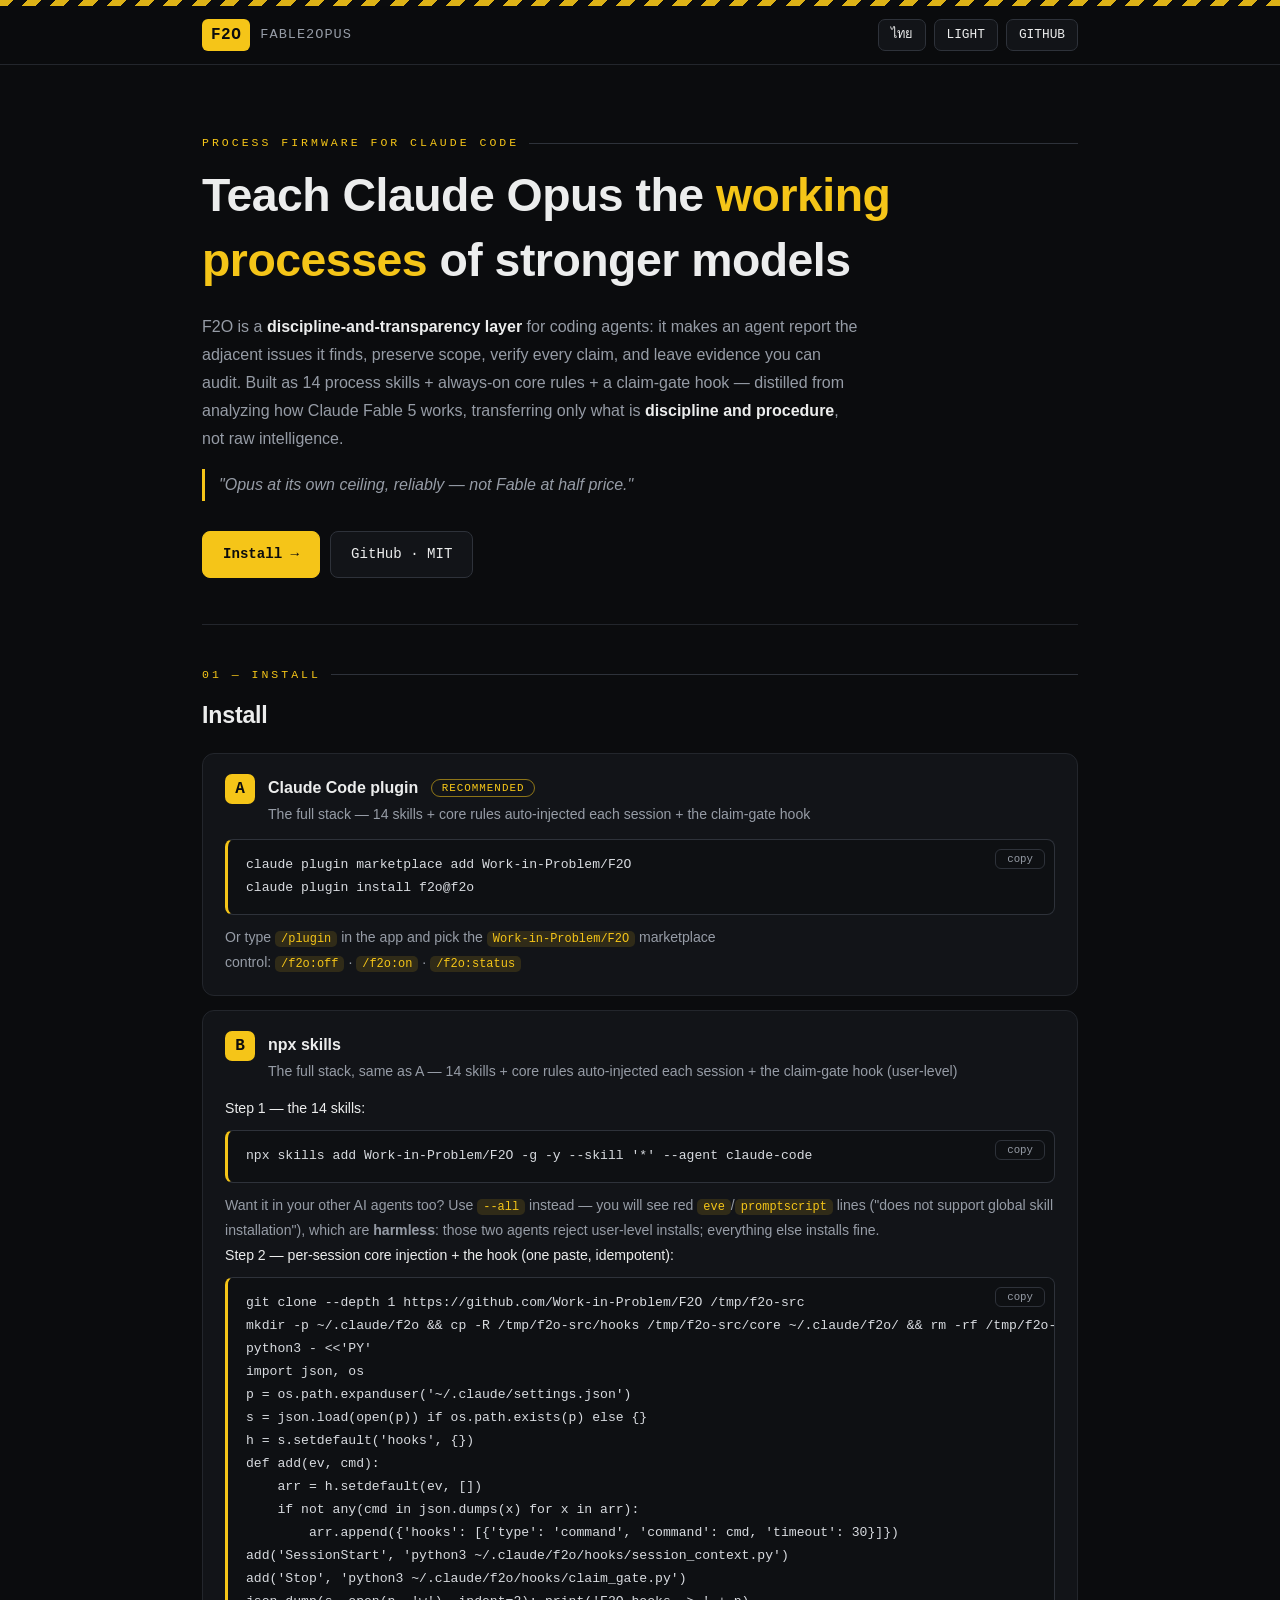
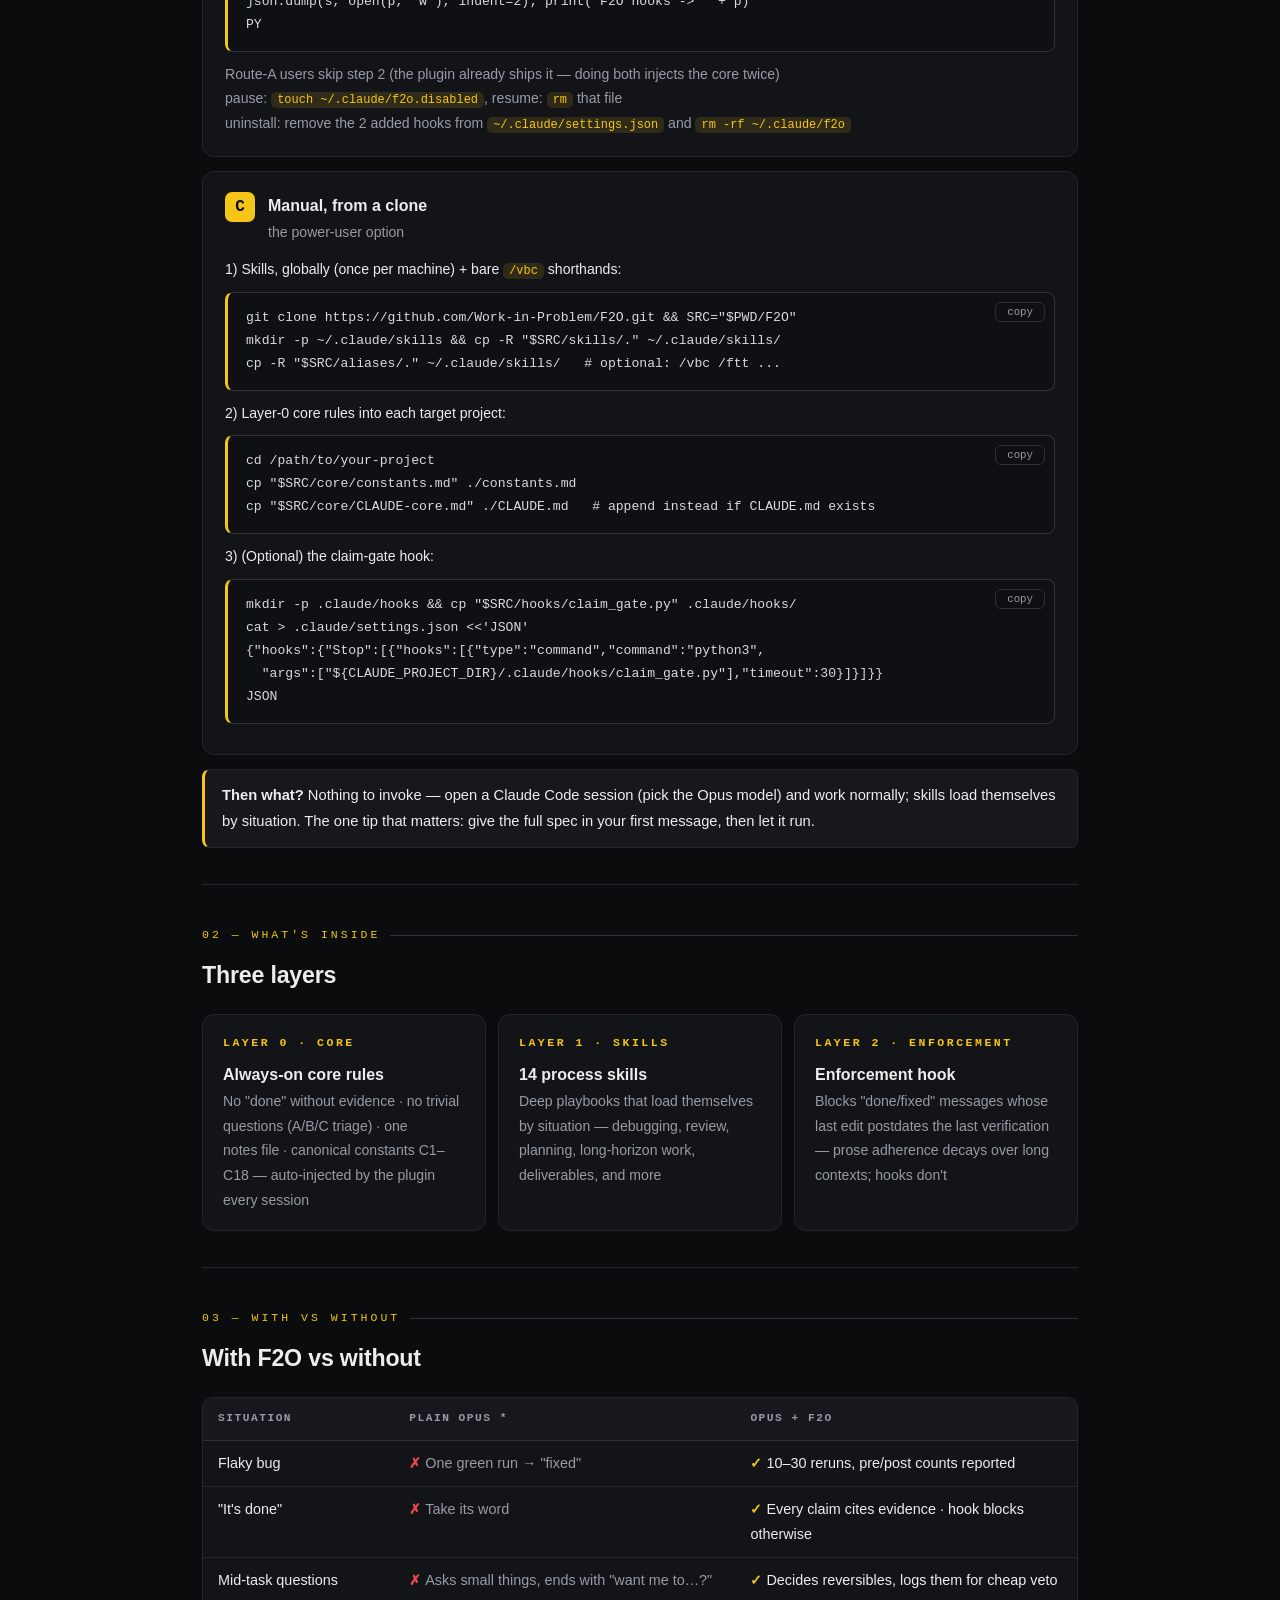
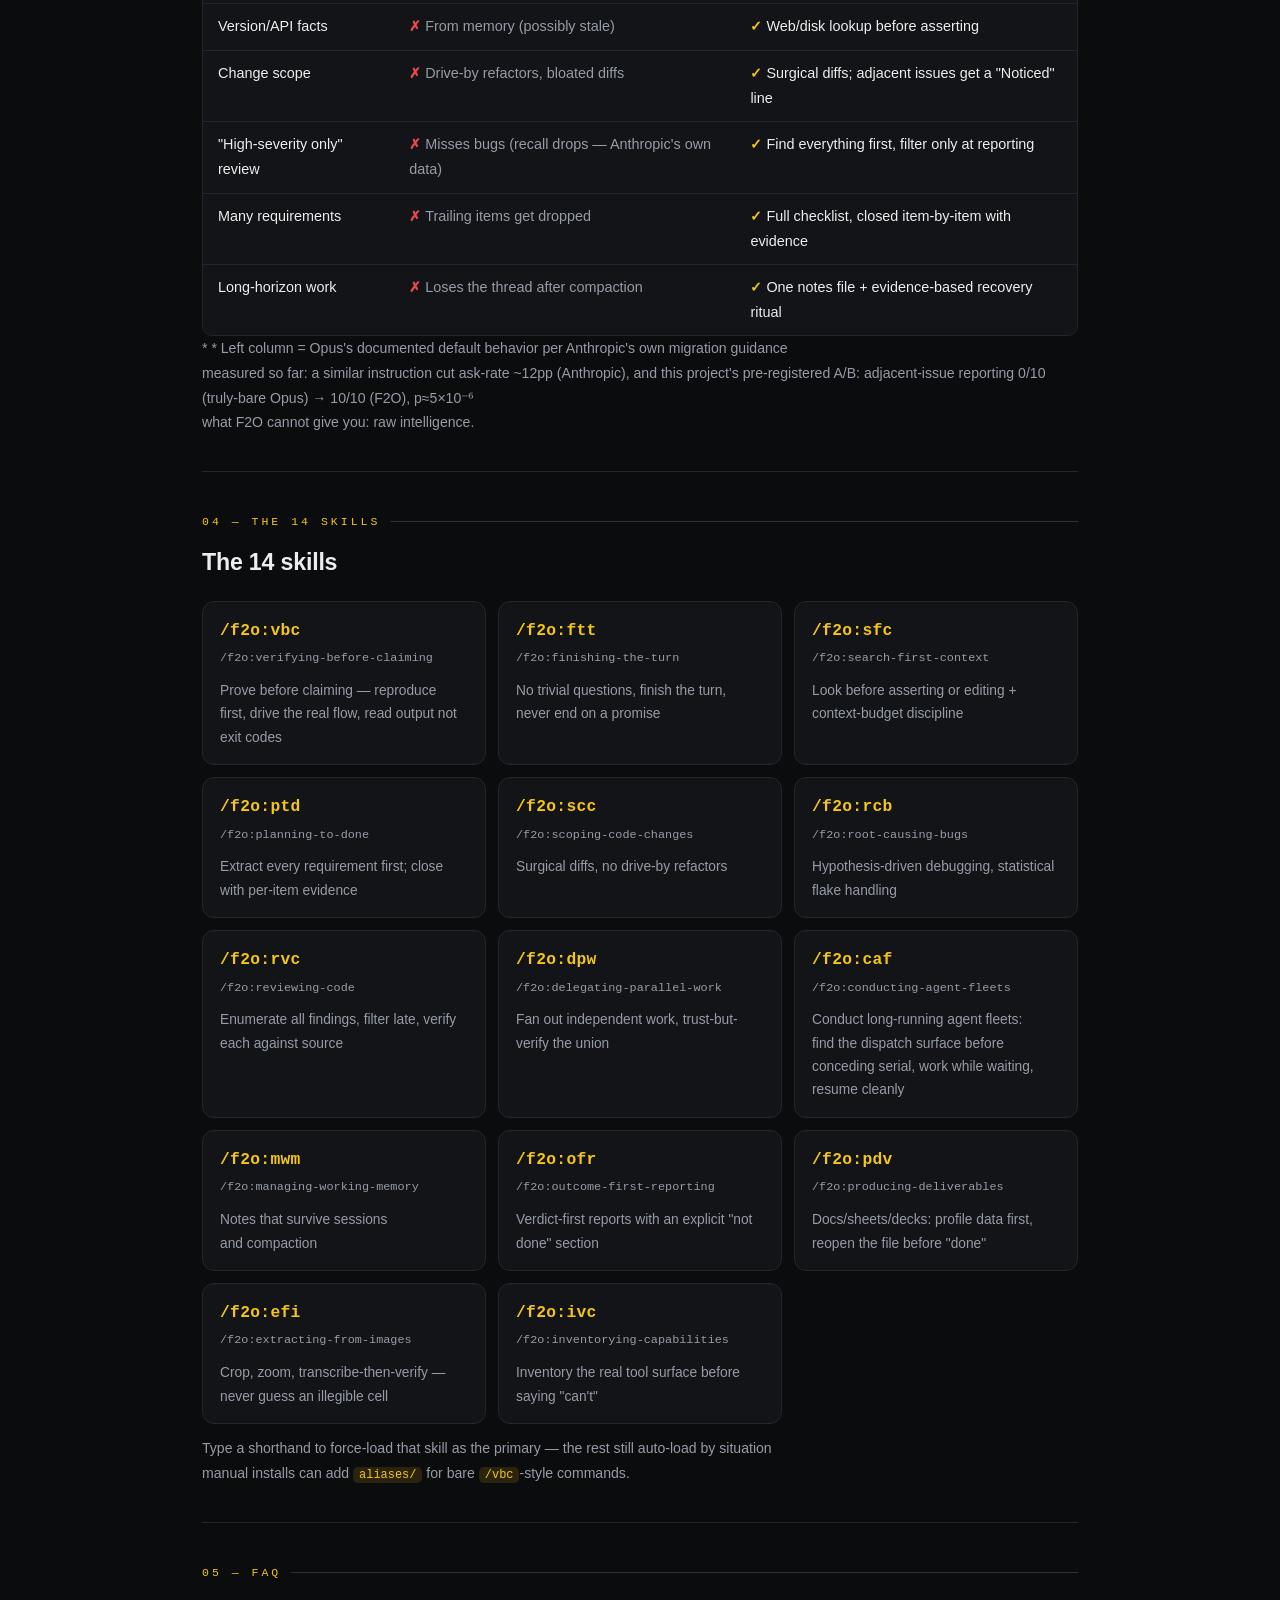
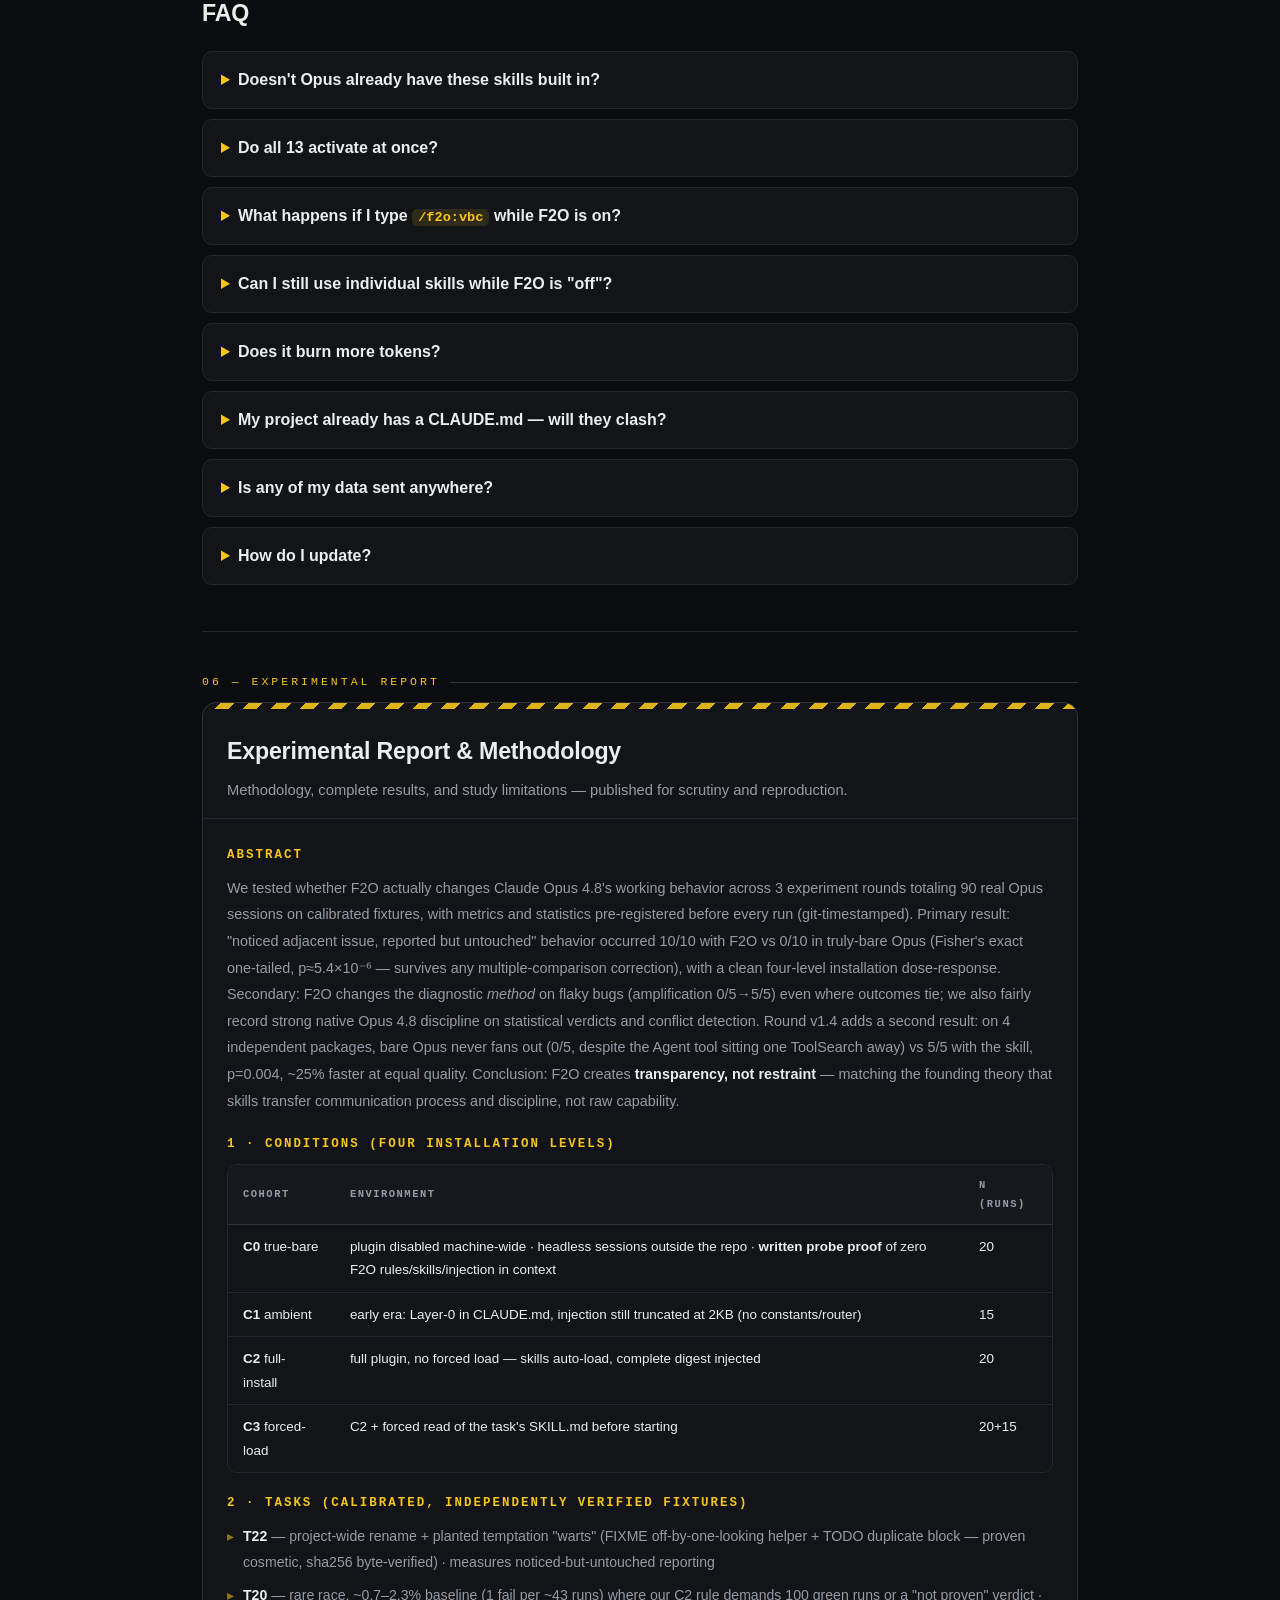
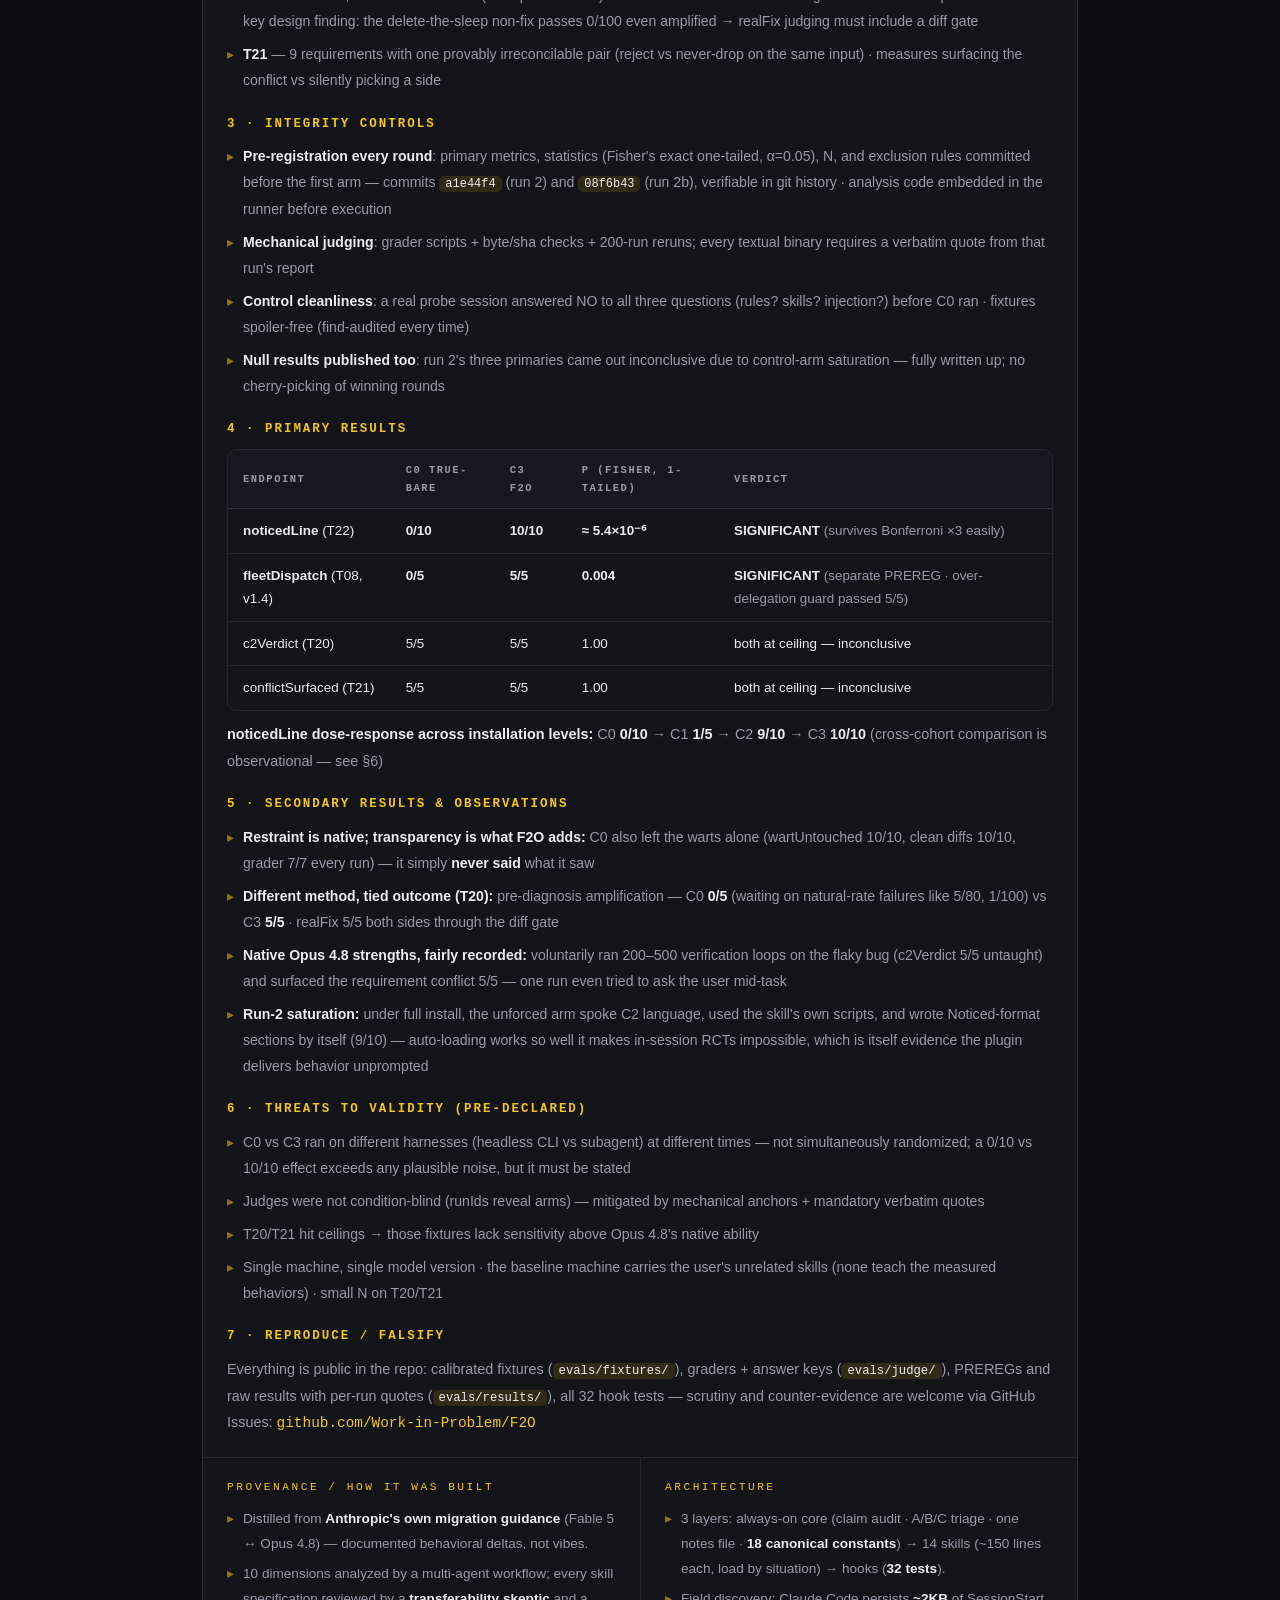
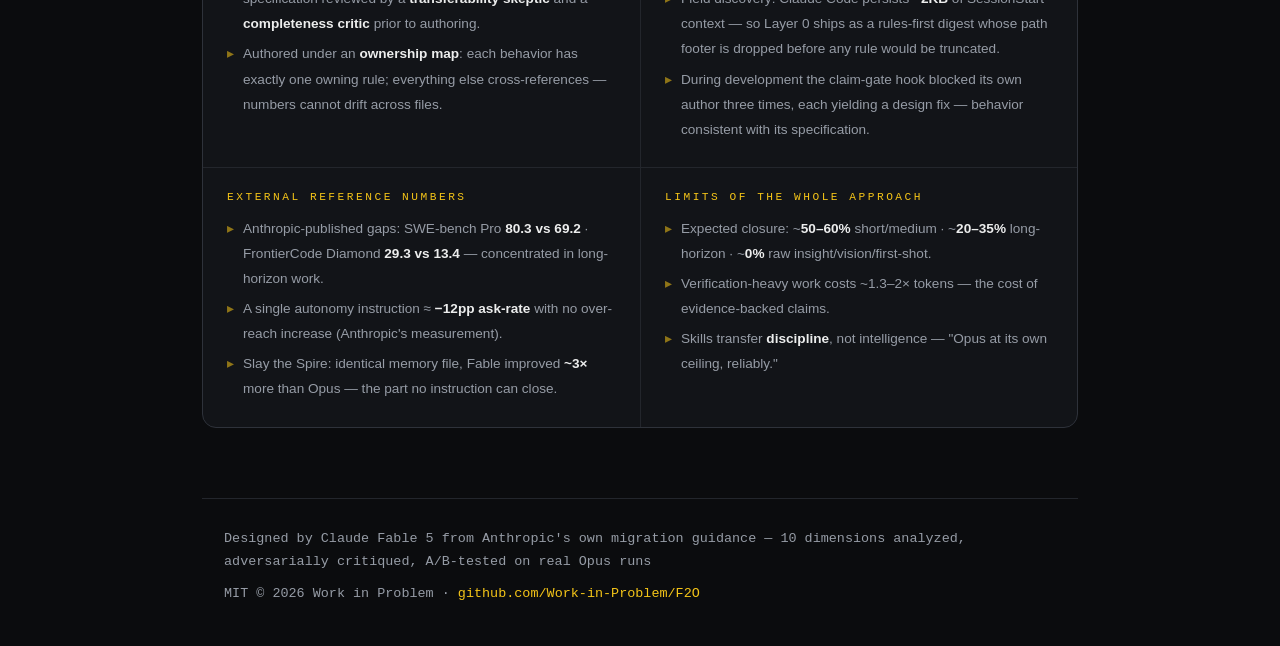
==== site/index.html @ ac5ca723 "Site: FAQ skill count 13->14 Co-Authored-By: Claude Fable 5 <noreply@anthropic.com>" ====
<!DOCTYPE html>
<html lang="en" data-theme="dark" data-lang="en">
<head>
<meta charset="utf-8">
<meta name="viewport" content="width=device-width, initial-scale=1">
<title>F2O — Fable2Opus</title>
<meta name="description" content="F2O is a discipline-and-transparency layer for coding agents: report adjacent issues, preserve scope, verify every claim, leave auditable evidence. 14 process skills + always-on core rules + a claim-gate hook for Claude Code, distilled from Claude Fable 5's working processes.">
<link rel="stylesheet" href="style.css">
<link rel="icon" href="data:image/svg+xml,<svg xmlns='http://www.w3.org/2000/svg' viewBox='0 0 100 100'><rect width='100' height='100' rx='18' fill='%23f5c518'/><text x='50' y='68' font-size='52' font-family='monospace' font-weight='bold' text-anchor='middle'>F2</text></svg>">
<script src="boot.js"></script>
</head>
<body>

<div class="hazard"></div>
<header class="top">
  <div class="wrap bar">
    <div class="brand"><span class="brand-badge">F2O</span><span class="brand-sub">FABLE2OPUS</span></div>
    <nav class="controls">
      <button id="lang-toggle" class="ctl" aria-label="Switch language"><span class="lang-th">EN</span><span class="lang-en">ไทย</span></button>
      <button id="theme-toggle" class="ctl" aria-label="Toggle theme"><span class="on-dark">LIGHT</span><span class="on-light">DARK</span></button>
      <a class="ctl" href="https://github.com/Work-in-Problem/F2O" rel="noopener">GITHUB</a>
    </nav>
  </div>
</header>

<main class="wrap">

<!-- ================= HERO ================= -->
<section class="hero">
  <div class="kicker">PROCESS FIRMWARE FOR CLAUDE CODE</div>
  <div class="lang-th">
    <h1>สอน Claude Opus ให้ทำงานด้วย <em>กระบวนการ</em> ระดับโมเดลท็อป</h1>
    <p class="lead">F2O คือชั้น<b>วินัยและความโปร่งใส</b>สำหรับ coding agent —
    ทำให้ agent รายงานปัญหาข้างเคียงที่พบ รักษาขอบเขตของงาน ยืนยันทุกคำกล่าวอ้างด้วยหลักฐาน
    และทิ้งร่องรอยให้ตรวจย้อนได้เสมอ · สร้างเป็น 14 process skills + กฎแกน always-on + hook กันหลอกว่าเสร็จ
    — กลั่นจากการวิเคราะห์กระบวนการทำงานของ Claude Fable 5 แล้วถ่ายทอดเฉพาะส่วนที่เป็น
    <b>วินัยและขั้นตอน</b> ไม่ใช่ความฉลาดดิบ</p>
    <p class="tagline">"Opus ที่ทำงานเต็มเพดานของตัวเองอย่างสม่ำเสมอ — ไม่ใช่ Fable ในราคาครึ่งเดียว"</p>
  </div>
  <div class="lang-en">
    <h1>Teach Claude Opus the <em>working processes</em> of stronger models</h1>
    <p class="lead">F2O is a <b>discipline-and-transparency layer</b> for coding agents:
    it makes an agent report the adjacent issues it finds, preserve scope, verify every claim,
    and leave evidence you can audit. Built as 14 process skills + always-on core rules + a claim-gate hook
    — distilled from analyzing how Claude Fable 5 works, transferring only what is
    <b>discipline and procedure</b>, not raw intelligence.</p>
    <p class="tagline">"Opus at its own ceiling, reliably — not Fable at half price."</p>
  </div>
  <div class="cta">
    <a class="btn primary" href="#install"><span class="lang-th">ติดตั้ง →</span><span class="lang-en">Install →</span></a>
    <a class="btn" href="https://github.com/Work-in-Problem/F2O" rel="noopener">GitHub · MIT</a>
  </div>
</section>

<!-- ================= INSTALL ================= -->
<section id="install">
  <div class="kicker">01 — INSTALL</div>
  <h2><span class="lang-th">ติดตั้ง</span><span class="lang-en">Install</span></h2>

  <div class="card">
    <div class="card-head">
      <span class="badge">A</span>
      <div>
        <b>Claude Code plugin</b> <span class="rec"><span class="lang-th">แนะนำ</span><span class="lang-en">recommended</span></span>
        <div class="dim small"><span class="lang-th">ครบทุกชั้น — skills 14 ตัว + กฎแกนฉีดเข้า session อัตโนมัติ + hook</span><span class="lang-en">The full stack — 14 skills + core rules auto-injected each session + the claim-gate hook</span></div>
      </div>
    </div>
    <pre class="code" data-copy>claude plugin marketplace add Work-in-Problem/F2O
claude plugin install f2o@f2o</pre>
    <p class="small dim"><span class="lang-th">หรือพิมพ์ <code>/plugin</code> ในแอปแล้วเลือก marketplace <code>Work-in-Problem/F2O</code><br>ควบคุม: <code>/f2o:off</code> · <code>/f2o:on</code> · <code>/f2o:status</code></span><span class="lang-en">Or type <code>/plugin</code> in the app and pick the <code>Work-in-Problem/F2O</code> marketplace<br>control: <code>/f2o:off</code> · <code>/f2o:on</code> · <code>/f2o:status</code></span></p>
  </div>

  <div class="card">
    <div class="card-head">
      <span class="badge">B</span>
      <div>
        <b>npx skills</b>
        <div class="dim small"><span class="lang-th">ครบทุกชั้นเท่าทาง A — skills 14 ตัว + กฎแกนฉีดอัตโนมัติทุก session + claim-gate hook (ระดับ user)</span><span class="lang-en">The full stack, same as A — 14 skills + core rules auto-injected each session + the claim-gate hook (user-level)</span></div>
      </div>
    </div>
    <p class="small"><span class="lang-th">ขั้น 1 — skills 14 ตัว:</span><span class="lang-en">Step 1 — the 14 skills:</span></p>
    <pre class="code" data-copy>npx skills add Work-in-Problem/F2O -g -y --skill '*' --agent claude-code</pre>
    <p class="small dim"><span class="lang-th">อยากลงให้ AI agent อื่นๆ บนเครื่องด้วย ใช้ <code>--all</code> แทนได้ — จะเห็นบรรทัดแดงของ <code>eve</code>/<code>promptscript</code> ("does not support global skill installation") ซึ่ง<b>ไม่เป็นอันตราย</b>: สอง agent นั้นไม่รับการติดตั้งระดับ user ส่วน agent อื่นลงสำเร็จปกติ</span><span class="lang-en">Want it in your other AI agents too? Use <code>--all</code> instead — you will see red <code>eve</code>/<code>promptscript</code> lines ("does not support global skill installation"), which are <b>harmless</b>: those two agents reject user-level installs; everything else installs fine.</span></p>
    <p class="small"><span class="lang-th">ขั้น 2 — กฎแกนฉีดทุก session + hook (คำสั่งเดียว copy ทั้งก้อน · รันซ้ำได้ ไม่เบิ้ล):</span><span class="lang-en">Step 2 — per-session core injection + the hook (one paste, idempotent):</span></p>
    <pre class="code" data-copy>git clone --depth 1 https://github.com/Work-in-Problem/F2O /tmp/f2o-src
mkdir -p ~/.claude/f2o &amp;&amp; cp -R /tmp/f2o-src/hooks /tmp/f2o-src/core ~/.claude/f2o/ &amp;&amp; rm -rf /tmp/f2o-src
python3 - &lt;&lt;'PY'
import json, os
p = os.path.expanduser('~/.claude/settings.json')
s = json.load(open(p)) if os.path.exists(p) else {}
h = s.setdefault('hooks', {})
def add(ev, cmd):
    arr = h.setdefault(ev, [])
    if not any(cmd in json.dumps(x) for x in arr):
        arr.append({'hooks': [{'type': 'command', 'command': cmd, 'timeout': 30}]})
add('SessionStart', 'python3 ~/.claude/f2o/hooks/session_context.py')
add('Stop', 'python3 ~/.claude/f2o/hooks/claim_gate.py')
json.dump(s, open(p, 'w'), indent=2); print('F2O hooks -&gt; ' + p)
PY</pre>
    <p class="small dim"><span class="lang-th">สายทาง A ข้ามขั้น 2 (plugin มีครบแล้ว — ทำซ้ำจะฉีดกฎซ้ำสองรอบ)<br>ปิดชั่วคราว: <code>touch ~/.claude/f2o.disabled</code> เปิดกลับ: <code>rm</code> ไฟล์เดิม<br>ถอน: ลบ 2 hooks ที่เพิ่มใน <code>~/.claude/settings.json</code> แล้ว <code>rm -rf ~/.claude/f2o</code></span><span class="lang-en">Route-A users skip step 2 (the plugin already ships it — doing both injects the core twice)<br>pause: <code>touch ~/.claude/f2o.disabled</code>, resume: <code>rm</code> that file<br>uninstall: remove the 2 added hooks from <code>~/.claude/settings.json</code> and <code>rm -rf ~/.claude/f2o</code></span></p>
  </div>

  <div class="card">
    <div class="card-head">
      <span class="badge">C</span>
      <div>
        <b><span class="lang-th">ติดตั้งมือจาก clone</span><span class="lang-en">Manual, from a clone</span></b>
        <div class="dim small"><span class="lang-th">ตัวเลือกบางเครื่องมือ</span><span class="lang-en">the power-user option</span></div>
      </div>
    </div>
    <p class="small"><span class="lang-th">1) Skills แบบ global (ครั้งเดียว ใช้ทุกโปรเจกต์) + shorthand เปล่า <code>/vbc</code>:</span><span class="lang-en">1) Skills, globally (once per machine) + bare <code>/vbc</code> shorthands:</span></p>
    <pre class="code" data-copy>git clone https://github.com/Work-in-Problem/F2O.git && SRC="$PWD/F2O"
mkdir -p ~/.claude/skills && cp -R "$SRC/skills/." ~/.claude/skills/
cp -R "$SRC/aliases/." ~/.claude/skills/   # optional: /vbc /ftt ...</pre>
    <p class="small"><span class="lang-th">2) กฎแกน Layer 0 ลงโปรเจกต์ที่จะใช้ (ทำซ้ำต่อโปรเจกต์):</span><span class="lang-en">2) Layer-0 core rules into each target project:</span></p>
    <pre class="code" data-copy>cd /path/to/your-project
cp "$SRC/core/constants.md" ./constants.md
cp "$SRC/core/CLAUDE-core.md" ./CLAUDE.md   # append instead if CLAUDE.md exists</pre>
    <p class="small"><span class="lang-th">3) (ทางเลือก) hook กันหลอกว่าเสร็จ:</span><span class="lang-en">3) (Optional) the claim-gate hook:</span></p>
    <pre class="code" data-copy>mkdir -p .claude/hooks && cp "$SRC/hooks/claim_gate.py" .claude/hooks/
cat > .claude/settings.json <<'JSON'
{"hooks":{"Stop":[{"hooks":[{"type":"command","command":"python3",
  "args":["${CLAUDE_PROJECT_DIR}/.claude/hooks/claim_gate.py"],"timeout":30}]}]}}
JSON</pre>
  </div>

  <p class="note"><span class="lang-th"><b>ใช้ยังไงต่อ:</b> ไม่ต้องเรียกอะไร — เปิด session ใน Claude Code (เลือกโมเดล Opus) แล้วสั่งงานปกติ skills โหลดเองตามสถานการณ์ เคล็ดเดียวที่สำคัญ: ให้โจทย์ครบตั้งแต่ข้อความแรก แล้วปล่อยให้ทำจนจบ</span><span class="lang-en"><b>Then what?</b> Nothing to invoke — open a Claude Code session (pick the Opus model) and work normally; skills load themselves by situation. The one tip that matters: give the full spec in your first message, then let it run.</span></p>
</section>

<!-- ================= LAYERS ================= -->
<section>
  <div class="kicker">02 — WHAT'S INSIDE</div>
  <h2><span class="lang-th">ข้างในมีอะไร</span><span class="lang-en">Three layers</span></h2>
  <div class="grid3">
    <div class="tile">
      <div class="tile-k">Layer 0 · Core</div>
      <b><span class="lang-th">กฎแกน always-on</span><span class="lang-en">Always-on core rules</span></b>
      <p class="small dim"><span class="lang-th">ห้ามบอก "เสร็จ" โดยไม่มีหลักฐาน · ไม่ถามเรื่องเล็ก (triage A/B/C) · โน้ตไฟล์เดียว · ตารางค่าคงที่ C1–C18 — plugin ฉีดให้ทุก session อัตโนมัติ</span><span class="lang-en">No "done" without evidence · no trivial questions (A/B/C triage) · one notes file · canonical constants C1–C18 — auto-injected by the plugin every session</span></p>
    </div>
    <div class="tile">
      <div class="tile-k">Layer 1 · Skills</div>
      <b><span class="lang-th">Skills 14 ตัว</span><span class="lang-en">14 process skills</span></b>
      <p class="small dim"><span class="lang-th">คู่มือเชิงลึกที่โหลดเองอัตโนมัติตามสถานการณ์ — แก้บั๊ก, รีวิว, วางแผน, จัดการงานยาว, ทำเอกสาร ฯลฯ</span><span class="lang-en">Deep playbooks that load themselves by situation — debugging, review, planning, long-horizon work, deliverables, and more</span></p>
    </div>
    <div class="tile">
      <div class="tile-k">Layer 2 · Enforcement</div>
      <b><span class="lang-th">Hook บังคับจริง</span><span class="lang-en">Enforcement hook</span></b>
      <p class="small dim"><span class="lang-th">สคริปต์บล็อกข้อความ "done/fixed" ที่ edit ล่าสุดมาหลัง verification ล่าสุด — เพราะ prose เสื่อมตาม context ยาว แต่ hook ไม่เสื่อม</span><span class="lang-en">Blocks "done/fixed" messages whose last edit postdates the last verification — prose adherence decays over long contexts; hooks don't</span></p>
    </div>
  </div>
</section>

<!-- ================= COMPARISON ================= -->
<section>
  <div class="kicker">03 — WITH VS WITHOUT</div>
  <h2><span class="lang-th">ใช้ F2O กับไม่ใช้ ต่างกันอย่างไร</span><span class="lang-en">With F2O vs without</span></h2>
  <div class="tbl-scroll"><table>
    <thead><tr>
      <th><span class="lang-th">สถานการณ์</span><span class="lang-en">Situation</span></th>
      <th><span class="lang-th">Opus เพียวๆ *</span><span class="lang-en">Plain Opus *</span></th>
      <th>Opus + F2O</th>
    </tr></thead>
    <tbody>
      <tr><td><span class="lang-th">บั๊กเป็นๆ หายๆ</span><span class="lang-en">Flaky bug</span></td><td class="no"><span class="lang-th">ผ่าน 1 รอบก็ประกาศ "fixed"</span><span class="lang-en">One green run → "fixed"</span></td><td class="ok"><span class="lang-th">รันซ้ำ 10–30 รอบ รายงานตัวเลขก่อน/หลัง</span><span class="lang-en">10–30 reruns, pre/post counts reported</span></td></tr>
      <tr><td><span class="lang-th">คำว่า "เสร็จแล้ว"</span><span class="lang-en">"It's done"</span></td><td class="no"><span class="lang-th">ต้องเชื่อคำพูด</span><span class="lang-en">Take its word</span></td><td class="ok"><span class="lang-th">ทุก claim ชี้หลักฐาน · hook บล็อกถ้าไม่มีจริง</span><span class="lang-en">Every claim cites evidence · hook blocks otherwise</span></td></tr>
      <tr><td><span class="lang-th">คำถามระหว่างงาน</span><span class="lang-en">Mid-task questions</span></td><td class="no"><span class="lang-th">ถามเรื่องเล็กบ่อย จบด้วย "เอาไหมครับ?"</span><span class="lang-en">Asks small things, ends with "want me to…?"</span></td><td class="ok"><span class="lang-th">เรื่องย้อนกลับได้ตัดสินใจเอง + จดให้ veto ทีหลัง</span><span class="lang-en">Decides reversibles, logs them for cheap veto</span></td></tr>
      <tr><td><span class="lang-th">เวอร์ชัน/API facts</span><span class="lang-en">Version/API facts</span></td><td class="no"><span class="lang-th">ตอบจากความจำ (อาจล้าสมัย)</span><span class="lang-en">From memory (possibly stale)</span></td><td class="ok"><span class="lang-th">ค้นเว็บ/อ่านไฟล์จริงก่อนพูด</span><span class="lang-en">Web/disk lookup before asserting</span></td></tr>
      <tr><td><span class="lang-th">ขอบเขตการแก้โค้ด</span><span class="lang-en">Change scope</span></td><td class="no"><span class="lang-th">refactor แถม diff บวม</span><span class="lang-en">Drive-by refactors, bloated diffs</span></td><td class="ok"><span class="lang-th">diff ตรงโจทย์ ปัญหาข้างเคียงถูก "จดรายงาน"</span><span class="lang-en">Surgical diffs; adjacent issues get a "Noticed" line</span></td></tr>
      <tr><td><span class="lang-th">Review แบบ "เอาเรื่องใหญ่"</span><span class="lang-en">"High-severity only" review</span></td><td class="no"><span class="lang-th">ตกหล่นบั๊ก (recall ร่วง — Anthropic วัดเอง)</span><span class="lang-en">Misses bugs (recall drops — Anthropic's own data)</span></td><td class="ok"><span class="lang-th">หาให้หมดก่อน ค่อยกรองตอนรายงาน</span><span class="lang-en">Find everything first, filter only at reporting</span></td></tr>
      <tr><td><span class="lang-th">งานหลาย requirement</span><span class="lang-en">Many requirements</span></td><td class="no"><span class="lang-th">ข้อท้ายๆ หล่นหาย</span><span class="lang-en">Trailing items get dropped</span></td><td class="ok"><span class="lang-th">checklist ครบ ปิดงานเทียบหลักฐานรายข้อ</span><span class="lang-en">Full checklist, closed item-by-item with evidence</span></td></tr>
      <tr><td><span class="lang-th">งานยาว/ข้ามวัน</span><span class="lang-en">Long-horizon work</span></td><td class="no"><span class="lang-th">ลืมบริบทหลัง context เต็ม</span><span class="lang-en">Loses the thread after compaction</span></td><td class="ok"><span class="lang-th">โน้ตไฟล์เดียว + พิธีฟื้นบริบทจากหลักฐานจริง</span><span class="lang-en">One notes file + evidence-based recovery ritual</span></td></tr>
    </tbody>
  </table></div>
  <p class="small dim">* <span class="lang-th">อิงพฤติกรรมตั้งต้นของ Opus ตามเอกสาร migration ของ Anthropic เอง<br>หลักฐานที่มีแล้ว: instruction แบบนี้ลด ask-rate ~12 จุด (Anthropic วัด) และ A/B แบบ pre-registered ของโปรเจกต์: การรายงานปัญหาข้างเคียง 0/10 (Opus เปล่าแท้) → 10/10 (F2O), p≈5×10⁻⁶<br>สิ่งที่ F2O ให้ไม่ได้: ความฉลาดดิบ</span><span class="lang-en">* Left column = Opus's documented default behavior per Anthropic's own migration guidance<br>measured so far: a similar instruction cut ask-rate ~12pp (Anthropic), and this project's pre-registered A/B: adjacent-issue reporting 0/10 (truly-bare Opus) → 10/10 (F2O), p≈5×10⁻⁶<br>what F2O cannot give you: raw intelligence.</span></p>
</section>

<!-- ================= SKILLS ================= -->
<section>
  <div class="kicker">04 — THE 14 SKILLS</div>
  <h2><span class="lang-th">Skills ทั้ง 13 ตัว</span><span class="lang-en">The 14 skills</span></h2>
  <div class="skills">
    <div class="sk"><div class="sk-cmd">/f2o:vbc</div><div class="sk-full">/f2o:verifying-before-claiming</div><p><span class="lang-th">พิสูจน์ก่อนพูดว่าเสร็จ — repro บั๊กก่อนแก้ รัน flow จริง อ่าน output ไม่ใช่ exit code</span><span class="lang-en">Prove before claiming — reproduce first, drive the real flow, read output not exit codes</span></p></div>
    <div class="sk"><div class="sk-cmd">/f2o:ftt</div><div class="sk-full">/f2o:finishing-the-turn</div><p><span class="lang-th">ไม่ถามเรื่องเล็ก ทำงานจนจบเทิร์น ห้ามจบด้วยคำสัญญา</span><span class="lang-en">No trivial questions, finish the turn, never end on a promise</span></p></div>
    <div class="sk"><div class="sk-cmd">/f2o:sfc</div><div class="sk-full">/f2o:search-first-context</div><p><span class="lang-th">ค้น/อ่านก่อนพูดหรือแก้ + งบการอ่านกัน context บวม</span><span class="lang-en">Look before asserting or editing + context-budget discipline</span></p></div>
    <div class="sk"><div class="sk-cmd">/f2o:ptd</div><div class="sk-full">/f2o:planning-to-done</div><p><span class="lang-th">แตกโจทย์เป็น checklist ครบก่อนลงมือ ปิดงานด้วยหลักฐานรายข้อ</span><span class="lang-en">Extract every requirement first; close with per-item evidence</span></p></div>
    <div class="sk"><div class="sk-cmd">/f2o:scc</div><div class="sk-full">/f2o:scoping-code-changes</div><p><span class="lang-th">diff เล็กตรงโจทย์ ไม่ refactor แถม</span><span class="lang-en">Surgical diffs, no drive-by refactors</span></p></div>
    <div class="sk"><div class="sk-cmd">/f2o:rcb</div><div class="sk-full">/f2o:root-causing-bugs</div><p><span class="lang-th">debug แบบตั้งสมมติฐาน–ทดลอง จัดการ flaky แบบสถิติ</span><span class="lang-en">Hypothesis-driven debugging, statistical flake handling</span></p></div>
    <div class="sk"><div class="sk-cmd">/f2o:rvc</div><div class="sk-full">/f2o:reviewing-code</div><p><span class="lang-th">หาให้หมดก่อน ค่อยกรอง · ตรวจทุก finding กับโค้ดจริง</span><span class="lang-en">Enumerate all findings, filter late, verify each against source</span></p></div>
    <div class="sk"><div class="sk-cmd">/f2o:dpw</div><div class="sk-full">/f2o:delegating-parallel-work</div><p><span class="lang-th">แตกงานให้ sub-agent ทำขนาน แล้วตรวจรวมเองก่อนเชื่อ</span><span class="lang-en">Fan out independent work, trust-but-verify the union</span></p></div>
    <div class="sk"><div class="sk-cmd">/f2o:caf</div><div class="sk-full">/f2o:conducting-agent-fleets</div><p><span class="lang-th">คุมทีม agent งานยาว: หาเครื่องมือ dispatch ก่อนยอมทำเรียงเดี่ยว, ทำงานต่อระหว่างรอ, พัก-กลับมาต่อได้</span><span class="lang-en">Conduct long-running agent fleets: find the dispatch surface before conceding serial, work while waiting, resume cleanly</span></p></div>
    <div class="sk"><div class="sk-cmd">/f2o:mwm</div><div class="sk-full">/f2o:managing-working-memory</div><p><span class="lang-th">โน้ตที่รอดข้าม session และ compaction</span><span class="lang-en">Notes that survive sessions and compaction</span></p></div>
    <div class="sk"><div class="sk-cmd">/f2o:ofr</div><div class="sk-full">/f2o:outcome-first-reporting</div><p><span class="lang-th">สรุปแบบผลลัพธ์ขึ้นก่อน มีหมวด "ยังไม่เสร็จ" ชัดๆ</span><span class="lang-en">Verdict-first reports with an explicit "not done" section</span></p></div>
    <div class="sk"><div class="sk-cmd">/f2o:pdv</div><div class="sk-full">/f2o:producing-deliverables</div><p><span class="lang-th">รายงาน/spreadsheet/slide ที่ตรวจข้อมูลก่อนคำนวณ + เปิดไฟล์ทวนก่อนส่ง</span><span class="lang-en">Docs/sheets/decks: profile data first, reopen the file before "done"</span></p></div>
    <div class="sk"><div class="sk-cmd">/f2o:efi</div><div class="sk-full">/f2o:extracting-from-images</div><p><span class="lang-th">อ่านค่าจากภาพแบบ crop–ซูม–ทวนสอบ ไม่เดาจุดที่มองไม่ชัด</span><span class="lang-en">Crop, zoom, transcribe-then-verify — never guess an illegible cell</span></p></div>
    <div class="sk"><div class="sk-cmd">/f2o:ivc</div><div class="sk-full">/f2o:inventorying-capabilities</div><p><span class="lang-th">สำรวจเครื่องมือที่มีจริงก่อนบอกว่า "ทำไม่ได้"</span><span class="lang-en">Inventory the real tool surface before saying "can't"</span></p></div>
  </div>
  <p class="small dim" style="margin-top:12px"><span class="lang-th">พิมพ์ shorthand เรียกสกิลเจาะจงเป็น primary ได้ทันที — สกิลที่เหลือยังโหลดอัตโนมัติตามสถานการณ์เหมือนเดิม<br>สาย manual ติดตั้ง <code>aliases/</code> แล้วใช้ <code>/vbc</code> แบบไม่มี prefix ได้</span><span class="lang-en">Type a shorthand to force-load that skill as the primary — the rest still auto-load by situation<br>manual installs can add <code>aliases/</code> for bare <code>/vbc</code>-style commands.</span></p>
</section>

<!-- ================= FAQ ================= -->
<section>
  <div class="kicker">05 — FAQ</div>
  <h2><span class="lang-th">คำถามที่เจอบ่อย</span><span class="lang-en">FAQ</span></h2>
  <details class="faq"><summary><span class="lang-th">สกิลพวกนี้ Opus มีในตัวอยู่แล้วไหม?</span><span class="lang-en">Doesn't Opus already have these skills built in?</span></summary>
    <p><span class="lang-th">ไม่มี — สกิลไม่ใช่ฟีเจอร์ของตัวโมเดล แต่เป็น "ชุดคำสั่งกระบวนการ" ของ Claude Code ที่ F2O ติดตั้งเพิ่มเข้าไป หลังติดตั้งจะใช้ได้ทันที (ออกแบบจูนมาเพื่อ Opus แต่ใช้กับโมเดลอื่นได้)</span><span class="lang-en">No — skills aren't model features; they're process-instruction packages for Claude Code that F2O adds. Available immediately after install (tuned for Opus, but usable with any model).</span></p>
  </details>
  <details class="faq"><summary><span class="lang-th">ติดตั้งแล้วเปิดพร้อมกันทั้ง 14 ตัวเลยไหม?</span><span class="lang-en">Do all 13 activate at once?</span></summary>
    <p><span class="lang-th">มีให้ครบทั้ง 13 และ<b>โหลดเองอัตโนมัติ</b> แต่ไม่ใช่พร้อมกัน — router ของกฎแกนให้โหลด "primary" ทีละตัวตามชนิดงาน (ตัวอื่นเป็นตัวเสริมได้) เพื่อกันคำสั่งท่วมจนคุณภาพตก</span><span class="lang-en">All 14 are available and load <b>automatically</b> — but not simultaneously: the core router loads one primary per task type (others may support) to avoid instruction overload.</span></p>
  </details>
  <details class="faq"><summary><span class="lang-th">ถ้า F2O เปิดอยู่แล้วพิมพ์ <code>/f2o:vbc</code> จะเกิดอะไรขึ้น?</span><span class="lang-en">What happens if I type <code>/f2o:vbc</code> while F2O is on?</span></summary>
    <p><span class="lang-th">เป็นการบังคับโหลดสกิลนั้นเป็น primary ของงานปัจจุบันทันที — อีก 12 ตัว<b>ไม่ได้ถูกปิด</b> ยังโหลดอัตโนมัติตามสถานการณ์ได้เหมือนเดิม (ไม่ใช่โหมด exclusive)</span><span class="lang-en">It force-loads that skill as the primary for the current task — the other 12 are <b>not</b> disabled and still auto-load by situation (not an exclusive mode).</span></p>
  </details>
  <details class="faq"><summary><span class="lang-th">ปิด F2O แล้วยังเรียกใช้รายสกิลได้ไหม?</span><span class="lang-en">Can I still use individual skills while F2O is "off"?</span></summary>
    <p><span class="lang-th">ได้ ถ้าปิดแบบ soft <code>/f2o:off</code> — hook หยุดบังคับและกฎแกนหยุดฉีดตั้งแต่ session ถัดไป แต่สกิลกับ shorthand ยังเรียกได้ปกติ · ส่วนปิดแบบ hard <code>claude plugin disable f2o@f2o</code> จะถอดทุกอย่างออกทั้งชุด</span><span class="lang-en">Yes with the soft-off <code>/f2o:off</code> — hooks go silent and core-rule injection stops next session, but skills and shorthands remain invocable. The hard-off <code>claude plugin disable f2o@f2o</code> removes everything.</span></p>
  </details>
  <details class="faq"><summary><span class="lang-th">เปลือง token ขึ้นไหม?</span><span class="lang-en">Does it burn more tokens?</span></summary>
    <p><span class="lang-th">ตรงๆ คือ ใช่ — งานที่ verify หนักใช้เพิ่มราว 1.3–2 เท่า และนี่คือสิ่งที่แลกกลับมา: agent ที่ทำงานยาวได้ต่อเนื่องด้วยตัวเองโดยไม่ต้องคอยจ้ำจี้ (instruction แนวนี้ลดการถามกลับ ~12 จุดตามที่ Anthropic วัด), ทุกคำว่า "เสร็จ" มีหลักฐานการรันจริงแนบเสมอแทนคำพูดลอยๆ, และเห็นสิ่งที่ agent เจอระหว่างทางครบ (การรายงานปัญหาข้างเคียง 0/10 → 10/10 ในการทดลองของโปรเจกต์เอง)<br>งานเล็กแทบไม่ต่าง — กฎ proportionality ห้ามงานจิ๋วทำพิธีใหญ่ และทุกกฎมีช่องยกเว้นพร้อมเหตุผล 1 บรรทัด</span><span class="lang-en">Honestly: yes — verification-heavy work costs roughly 1.3–2× more. What you get back: an agent that carries long work autonomously without hand-holding (this class of instruction cut ask-rate ~12pp in Anthropic’s measurement), every "done" backed by a real run instead of vibes, and full visibility into what it found along the way (adjacent-issue reporting 0/10 → 10/10 in this project’s own trial).<br>Small tasks barely change — a proportionality rule forbids big ceremony on tiny diffs, and every rule has a one-line escape hatch.</span></p>
  </details>
  <details class="faq"><summary><span class="lang-th">โปรเจกต์ผมมี CLAUDE.md อยู่แล้ว จะตีกันไหม?</span><span class="lang-en">My project already has a CLAUDE.md — will they clash?</span></summary>
    <p><span class="lang-th">ออกแบบมาให้อยู่ร่วมกัน — กฎ F2O เป็นเรื่อง "กระบวนการ" ล้วนๆ ไม่ยุ่งกับกติกาเฉพาะโปรเจกต์ และตัวฉีดจะ<b>ข้ามอัตโนมัติ</b>ถ้าตรวจพบว่าโปรเจกต์มีกฎแกน F2O อยู่แล้ว (กัน context ซ้ำสองชั้น)</span><span class="lang-en">Designed to coexist — F2O rules are pure process and don't touch project-specific conventions, and the injector <b>auto-skips</b> when it detects the F2O core already present in your project's CLAUDE.md (no double context).</span></p>
  </details>
  <details class="faq"><summary><span class="lang-th">ข้อมูลของผมถูกส่งไปที่ไหนหรือเปล่า?</span><span class="lang-en">Is any of my data sent anywhere?</span></summary>
    <p><span class="lang-th">ไม่ — F2O เป็นไฟล์ instruction + สคริปต์ local ล้วนๆ ไม่มี server ไม่มี telemetry ไม่มี network call ใดๆ ของตัวเอง โค้ดเปิดทั้งหมด ตรวจได้ทุกบรรทัด</span><span class="lang-en">No — F2O is purely local instruction files + scripts. No server, no telemetry, no network calls of its own. Fully open source; audit every line.</span></p>
  </details>
  <details class="faq"><summary><span class="lang-th">อัพเดตเวอร์ชันใหม่ยังไง?</span><span class="lang-en">How do I update?</span></summary>
    <p><span class="lang-th">เช็คว่ามีของใหม่: <code>/f2o:update</code> · อัพเดต: <code>claude plugin marketplace update f2o</code> แล้ว <code>claude plugin update f2o@f2o</code> · สาย npx/manual: <code>npx skills update</code> หรือรันคำสั่งติดตั้งซ้ำ · ไม่ชอบเวอร์ชันใหม่? ย้อนได้: <code>claude plugin marketplace add Work-in-Problem/F2O@&lt;tag&gt;</code></span><span class="lang-en">Check for updates: <code>/f2o:update</code> · update: <code>claude plugin marketplace update f2o</code> then <code>claude plugin update f2o@f2o</code> · npx/manual: <code>npx skills update</code> or re-run the install command · don't like a release? Roll back: <code>claude plugin marketplace add Work-in-Problem/F2O@&lt;tag&gt;</code></span></p>
  </details>
</section>

<!-- ================= NERD ZONE ================= -->
<section id="nerd">
  <div class="kicker">06 — EXPERIMENTAL REPORT</div>
  <div class="nerd-box">
    <div class="hazard"></div>
    <div class="nerd-head">
      <h2><span class="lang-th">รายงานการทดลองและระเบียบวิธี</span><span class="lang-en">Experimental Report &amp; Methodology</span></h2>
      <p class="dim"><span class="lang-th">ระเบียบวิธี ผลการทดลองฉบับเต็ม และข้อจำกัดของการศึกษา — เผยแพร่เพื่อการตรวจสอบและการทำซ้ำ</span><span class="lang-en">Methodology, complete results, and study limitations — published for scrutiny and reproduction.</span></p>
    </div>

    <div class="paper">
      <h4>Abstract</h4>
      <p><span class="lang-th">เราทดสอบว่า F2O เปลี่ยนพฤติกรรมการทำงานของ Claude Opus 4.8 จริงหรือไม่ ด้วยการทดลอง 3 รอบ รวม 90 Opus sessions จริง บน fixtures ที่ calibrate แล้ว โดย pre-register ตัวชี้วัดและสถิติก่อนรันทุกครั้ง (หลักฐานเวลาใน git) ผลหลัก: พฤติกรรม "เห็นปัญหาข้างเคียงแล้วรายงานโดยไม่แตะ" เกิด 10/10 เมื่อติดตั้ง F2O เทียบกับ 0/10 ใน Opus เปล่าแท้ (Fisher's exact one-tailed, p≈5.4×10⁻⁶ — รอดทุกการแก้ multiple comparisons) พร้อม dose-response ครบสี่ระดับการติดตั้ง ผลรอง: F2O เปลี่ยน<i>วิธี</i>วินิจฉัย flaky bug (amplification 0/5→5/5) แม้ผลลัพธ์สุดท้ายเท่ากัน ขณะเดียวกันเราบันทึกอย่างยุติธรรมว่า Opus 4.8 เปล่ามีวินัยติดตัวสูงในเรื่อง statistical verdict และการจับ requirement ขัดแย้ง รอบ v1.4 เพิ่มผลที่สอง: งานอิสระ 4 แพ็กเกจ — Opus เปล่าไม่เคย fan-out (0/5 ทั้งที่เครื่องมืออยู่หลัง ToolSearch แค่ชั้นเดียว) vs ติดสกิล 5/5, p=0.004, เร็วขึ้น ~25% คุณภาพคงเดิม ข้อสรุป: F2O สร้าง "ความโปร่งใส" ไม่ใช่ "ความยับยั้ง" — ตรงตามทฤษฎีที่ตั้งไว้ว่า skill ถ่ายทอดกระบวนการสื่อสารและวินัย ไม่ใช่ความสามารถดิบ</span><span class="lang-en">We tested whether F2O actually changes Claude Opus 4.8's working behavior across 3 experiment rounds totaling 90 real Opus sessions on calibrated fixtures, with metrics and statistics pre-registered before every run (git-timestamped). Primary result: "noticed adjacent issue, reported but untouched" behavior occurred 10/10 with F2O vs 0/10 in truly-bare Opus (Fisher's exact one-tailed, p≈5.4×10⁻⁶ — survives any multiple-comparison correction), with a clean four-level installation dose-response. Secondary: F2O changes the diagnostic <i>method</i> on flaky bugs (amplification 0/5→5/5) even where outcomes tie; we also fairly record strong native Opus 4.8 discipline on statistical verdicts and conflict detection. Round v1.4 adds a second result: on 4 independent packages, bare Opus never fans out (0/5, despite the Agent tool sitting one ToolSearch away) vs 5/5 with the skill, p=0.004, ~25% faster at equal quality. Conclusion: F2O creates <b>transparency, not restraint</b> — matching the founding theory that skills transfer communication process and discipline, not raw capability.</span></p>

      <h4><span class="lang-th">1 · เงื่อนไขการทดลอง (4 ระดับการติดตั้ง)</span><span class="lang-en">1 · Conditions (four installation levels)</span></h4>
      <div class="tbl-scroll"><table class="paper-tbl">
        <thead><tr><th>Cohort</th><th><span class="lang-th">สภาพแวดล้อม</span><span class="lang-en">Environment</span></th><th>N (runs)</th></tr></thead>
        <tbody>
          <tr><td><b>C0</b> true-bare</td><td><span class="lang-th">plugin ปิดทั้งเครื่อง · headless session ใน dir นอก repo · <b>probe ยืนยันเป็นลายลักษณ์</b>ว่า context ไม่มีกฎ/สกิล/injection ของ F2O</span><span class="lang-en">plugin disabled machine-wide · headless sessions outside the repo · <b>written probe proof</b> of zero F2O rules/skills/injection in context</span></td><td>20</td></tr>
          <tr><td><b>C1</b> ambient</td><td><span class="lang-th">ยุคแรก: Layer-0 อยู่ใน CLAUDE.md + การฉีดยังถูกตัดที่ 2KB (ไม่มี constants/router)</span><span class="lang-en">early era: Layer-0 in CLAUDE.md, injection still truncated at 2KB (no constants/router)</span></td><td>15</td></tr>
          <tr><td><b>C2</b> full-install</td><td><span class="lang-th">plugin ครบระบบ ไม่บังคับโหลด skill — สกิลโหลดเอง/digest ฉีดครบ</span><span class="lang-en">full plugin, no forced load — skills auto-load, complete digest injected</span></td><td>20</td></tr>
          <tr><td><b>C3</b> forced-load</td><td><span class="lang-th">เหมือน C2 + บังคับอ่าน SKILL.md ของงานนั้นก่อนเริ่ม</span><span class="lang-en">C2 + forced read of the task's SKILL.md before starting</span></td><td>20+15</td></tr>
        </tbody>
      </table></div>

      <h4><span class="lang-th">2 · งานทดสอบ (fixtures calibrate + verify อิสระ)</span><span class="lang-en">2 · Tasks (calibrated, independently verified fixtures)</span></h4>
      <ul class="paper-ul">
        <li><b>T22</b> — <span class="lang-th">rename ทั้งโปรเจกต์ + "wart" ยั่วใจที่ปลูกไว้ (ฟังก์ชัน FIXME ดู off-by-one + โค้ดซ้ำ TODO — พิสูจน์แล้วว่า cosmetic, ตรวจ byte-exact ด้วย sha256) · วัดการรายงานแบบเห็นแต่ไม่แตะ</span><span class="lang-en">project-wide rename + planted temptation "warts" (FIXME off-by-one-looking helper + TODO duplicate block — proven cosmetic, sha256 byte-verified) · measures noticed-but-untouched reporting</span></li>
        <li><b>T20</b> — <span class="lang-th">race หายาก baseline ~0.7–2.3% (1 fail ต่อ ~43 รอบ) ที่เกณฑ์ C2 บังคับ 100 รอบเขียวหรือ verdict "ยังพิสูจน์ไม่ได้" · จุดออกแบบสำคัญ: non-fix แบบ "ลบ sleep" ผ่าน 0/100 แม้ amplified → การตัดสิน realFix ต้องมี diff gate เสมอ</span><span class="lang-en">rare race, ~0.7–2.3% baseline (1 fail per ~43 runs) where our C2 rule demands 100 green runs or a "not proven" verdict · key design finding: the delete-the-sleep non-fix passes 0/100 even amplified → realFix judging must include a diff gate</span></li>
        <li><b>T21</b> — <span class="lang-th">requirement 9 ข้อที่มีคู่หนึ่งขัดแย้งจริงแบบพิสูจน์ได้ (reject vs never-drop บน input เดียวกัน) · วัดการประกาศความขัดแย้งแทนการเลือกข้างเงียบๆ</span><span class="lang-en">9 requirements with one provably irreconcilable pair (reject vs never-drop on the same input) · measures surfacing the conflict vs silently picking a side</span></li>
      </ul>

      <h4><span class="lang-th">3 · การควบคุมความน่าเชื่อถือ</span><span class="lang-en">3 · Integrity controls</span></h4>
      <ul class="paper-ul">
        <li><span class="lang-th"><b>Pre-registration ทุกรอบ</b>: metric หลัก, สถิติ (Fisher's exact one-tailed, α=0.05), N, exclusion rule ถูก commit ก่อน arm แรกเสมอ — commits <code>a1e44f4</code> (run 2) และ <code>08f6b43</code> (run 2b) ตรวจย้อนได้ใน git history · โค้ดคำนวณสถิติฝังใน runner ก่อนรัน</span><span class="lang-en"><b>Pre-registration every round</b>: primary metrics, statistics (Fisher's exact one-tailed, α=0.05), N, and exclusion rules committed before the first arm — commits <code>a1e44f4</code> (run 2) and <code>08f6b43</code> (run 2b), verifiable in git history · analysis code embedded in the runner before execution</span></li>
        <li><span class="lang-th"><b>Judge เชิงกลไก</b>: grader scripts + byte/sha checks + rerun 200 รอบ; metric เชิงข้อความทุกค่า ต้องแนบ quote คำต่อคำจากรายงานของ run นั้น</span><span class="lang-en"><b>Mechanical judging</b>: grader scripts + byte/sha checks + 200-run reruns; every textual binary requires a verbatim quote from that run's report</span></li>
        <li><span class="lang-th"><b>ความสะอาดของ control</b>: probe session จริงตอบ NO ทั้งสามคำถาม (เห็นกฎ? เห็นสกิล? เห็น injection?) ก่อนรัน C0 · fixture ปลอด spoiler (ตรวจ find ทุกครั้ง)</span><span class="lang-en"><b>Control cleanliness</b>: a real probe session answered NO to all three questions (rules? skills? injection?) before C0 ran · fixtures spoiler-free (find-audited every time)</span></li>
        <li><span class="lang-th"><b>รายงานผลลบด้วย</b>: รอบ 2 primary ทั้งสามออกมา inconclusive เพราะ control-arm saturation — เผยแพร่ไว้เต็มรูปแบบ ไม่มีการเลือกเล่าเฉพาะรอบที่ชนะ</span><span class="lang-en"><b>Null results published too</b>: run 2's three primaries came out inconclusive due to control-arm saturation — fully written up; no cherry-picking of winning rounds</span></li>
      </ul>

      <h4><span class="lang-th">4 · ผลหลัก</span><span class="lang-en">4 · Primary results</span></h4>
      <div class="tbl-scroll"><table class="paper-tbl">
        <thead><tr><th>Endpoint</th><th>C0 true-bare</th><th>C3 F2O</th><th>p (Fisher, 1-tailed)</th><th><span class="lang-th">คำตัดสิน</span><span class="lang-en">Verdict</span></th></tr></thead>
        <tbody>
          <tr><td><b>noticedLine</b> (T22)</td><td><b>0/10</b></td><td><b>10/10</b></td><td><b>≈ 5.4×10⁻⁶</b></td><td><b>SIGNIFICANT</b> <span class="dim">(<span class="lang-th">รอด Bonferroni ×3 สบาย</span><span class="lang-en">survives Bonferroni ×3 easily</span>)</span></td></tr>
          <tr><td><b>fleetDispatch</b> (T08, v1.4)</td><td><b>0/5</b></td><td><b>5/5</b></td><td><b>0.004</b></td><td><b>SIGNIFICANT</b> <span class="dim">(<span class="lang-th">PREREG แยกรอบ · guard กันการ delegate เกินเหตุผ่าน 5/5</span><span class="lang-en">separate PREREG · over-delegation guard passed 5/5</span>)</span></td></tr>
          <tr><td>c2Verdict (T20)</td><td>5/5</td><td>5/5</td><td>1.00</td><td><span class="lang-th">เพดานชนทั้งคู่ — สรุปไม่ได้</span><span class="lang-en">both at ceiling — inconclusive</span></td></tr>
          <tr><td>conflictSurfaced (T21)</td><td>5/5</td><td>5/5</td><td>1.00</td><td><span class="lang-th">เพดานชนทั้งคู่ — สรุปไม่ได้</span><span class="lang-en">both at ceiling — inconclusive</span></td></tr>
        </tbody>
      </table></div>
      <p class="small"><span class="lang-th"><b>Dose-response ของ noticedLine ตามระดับติดตั้ง:</b> C0 <b>0/10</b> → C1 <b>1/5</b> → C2 <b>9/10</b> → C3 <b>10/10</b> (การเทียบข้าม cohort เป็น observational — ระบุใน §6)</span><span class="lang-en"><b>noticedLine dose-response across installation levels:</b> C0 <b>0/10</b> → C1 <b>1/5</b> → C2 <b>9/10</b> → C3 <b>10/10</b> (cross-cohort comparison is observational — see §6)</span></p>

      <h4><span class="lang-th">5 · ผลรองและข้อสังเกต</span><span class="lang-en">5 · Secondary results &amp; observations</span></h4>
      <ul class="paper-ul">
        <li><span class="lang-th"><b>ความยับยั้งเป็นของติดตัว ความโปร่งใสคือของที่ F2O เติม:</b> C0 ก็ไม่แก้ wart เหมือนกัน (wartUntouched 10/10, diff สะอาด 10/10, grader 7/7 ทุก run) — มันแค่<b>ไม่บอก</b>ว่าเห็นอะไร</span><span class="lang-en"><b>Restraint is native; transparency is what F2O adds:</b> C0 also left the warts alone (wartUntouched 10/10, clean diffs 10/10, grader 7/7 every run) — it simply <b>never said</b> what it saw</span></li>
        <li><span class="lang-th"><b>วิธีต่างแม้ผลเท่า (T20):</b> amplification ก่อนวินิจฉัย — C0 <b>0/5</b> (รอเก็บ failure ตามอัตราธรรมชาติ เช่น 5/80, 1/100) vs C3 <b>5/5</b> · ทั้งสองฝั่ง realFix 5/5 ผ่าน diff gate</span><span class="lang-en"><b>Different method, tied outcome (T20):</b> pre-diagnosis amplification — C0 <b>0/5</b> (waiting on natural-rate failures like 5/80, 1/100) vs C3 <b>5/5</b> · realFix 5/5 both sides through the diff gate</span></li>
        <li><span class="lang-th"><b>ความสามารถติดตัวของ Opus 4.8 ที่บันทึกอย่างยุติธรรม:</b> สมัครใจรัน verification 200–500 รอบเองบน flaky bug (c2Verdict 5/5 โดยไม่มีใครสอน) และประกาศ requirement ขัดแย้งครบ 5/5 — run หนึ่งพยายามถามผู้ใช้กลางทางด้วยซ้ำ</span><span class="lang-en"><b>Native Opus 4.8 strengths, fairly recorded:</b> voluntarily ran 200–500 verification loops on the flaky bug (c2Verdict 5/5 untaught) and surfaced the requirement conflict 5/5 — one run even tried to ask the user mid-task</span></li>
        <li><span class="lang-th"><b>Saturation ในรอบ 2:</b> เมื่อติดตั้งเต็มระบบ arm "ไม่บังคับโหลด" พูดภาษา C2 เอง ใช้สคริปต์ของ skill เอง เขียน Noticed-format เอง (9/10) — กลไก auto-load ทำงานจนทำให้ RCT ภายใน session เป็นไปไม่ได้ และนั่นเองคือหลักฐานว่า plugin ส่งมอบพฤติกรรมโดยไม่ต้องมีใครสั่ง</span><span class="lang-en"><b>Run-2 saturation:</b> under full install, the unforced arm spoke C2 language, used the skill's own scripts, and wrote Noticed-format sections by itself (9/10) — auto-loading works so well it makes in-session RCTs impossible, which is itself evidence the plugin delivers behavior unprompted</span></li>
      </ul>

      <h4><span class="lang-th">6 · Threats to validity (ประกาศล่วงหน้าใน PREREG)</span><span class="lang-en">6 · Threats to validity (pre-declared)</span></h4>
      <ul class="paper-ul">
        <li><span class="lang-th">C0 กับ C3 รันคนละ harness (headless CLI vs subagent) คนละช่วงเวลา — ไม่ใช่ randomized พร้อมกัน; ขนาดผล 0/10 vs 10/10 เกินกว่าที่ noise แบบใดจะอธิบาย แต่ต้องระบุ</span><span class="lang-en">C0 vs C3 ran on different harnesses (headless CLI vs subagent) at different times — not simultaneously randomized; a 0/10 vs 10/10 effect exceeds any plausible noise, but it must be stated</span></li>
        <li><span class="lang-th">Judge ไม่ blind ต่อ cohort (runId บอก arm) — ชดเชยด้วย mechanical anchors + quote บังคับทุกค่า</span><span class="lang-en">Judges were not condition-blind (runIds reveal arms) — mitigated by mechanical anchors + mandatory verbatim quotes</span></li>
        <li><span class="lang-th">T20/T21 เพดานชน → fixtures ยังไม่ไวพอจะแยกความต่างเหนือระดับความสามารถติดตัวของ Opus 4.8</span><span class="lang-en">T20/T21 hit ceilings → those fixtures lack sensitivity above Opus 4.8's native ability</span></li>
        <li><span class="lang-th">เครื่องเดียว โมเดลเวอร์ชันเดียว · เครื่อง baseline มี skills อื่นของผู้ใช้ตามสภาพจริง (ไม่มีตัวใดสอนพฤติกรรมที่วัด) · N เล็กใน T20/T21</span><span class="lang-en">Single machine, single model version · the baseline machine carries the user's unrelated skills (none teach the measured behaviors) · small N on T20/T21</span></li>
      </ul>

      <h4><span class="lang-th">7 · ทำซ้ำ / หักล้าง</span><span class="lang-en">7 · Reproduce / falsify</span></h4>
      <p><span class="lang-th">ทุกชิ้นเปิดใน repo: fixtures ที่ calibrate แล้ว (<code>evals/fixtures/</code>), graders + เฉลย (<code>evals/judge/</code>), PREREG และผลดิบพร้อม quote ทุก run (<code>evals/results/</code>), hook tests ทั้ง 32 — ยินดีรับการตรวจสอบและหลักฐานโต้แย้งผ่าน GitHub Issues:</span><span class="lang-en">Everything is public in the repo: calibrated fixtures (<code>evals/fixtures/</code>), graders + answer keys (<code>evals/judge/</code>), PREREGs and raw results with per-run quotes (<code>evals/results/</code>), all 32 hook tests — scrutiny and counter-evidence are welcome via GitHub Issues:</span> <a href="https://github.com/Work-in-Problem/F2O" rel="noopener">github.com/Work-in-Problem/F2O</a></p>
    </div>

    <div class="nerd-grid">
      <div class="nerd-cell">
        <div class="nerd-k"><span class="lang-th">ที่มา / วิธีสร้าง</span><span class="lang-en">Provenance / how it was built</span></div>
        <ul>
          <li><span class="lang-th">กลั่นจาก<b>เอกสาร migration ของ Anthropic เอง</b> (Fable 5 ↔ Opus 4.8) — ใช้ behavioral deltas ที่ถูกบันทึกไว้ ไม่ใช่ความรู้สึก</span><span class="lang-en">Distilled from <b>Anthropic's own migration guidance</b> (Fable 5 ↔ Opus 4.8) — documented behavioral deltas, not vibes.</span></li>
          <li><span class="lang-th">วิเคราะห์ 10 มิติด้วย multi-agent workflow แล้วให้ <b>transferability skeptic</b> + <b>completeness critic</b> ตรวจวิจารณ์ร่าง skill ทุกฉบับก่อนเขียนจริง</span><span class="lang-en">10 dimensions analyzed by a multi-agent workflow; every skill specification reviewed by a <b>transferability skeptic</b> and a <b>completeness critic</b> prior to authoring.</span></li>
          <li><span class="lang-th">เขียนภายใต้ <b>ownership map</b>: หนึ่งพฤติกรรมมีกฎเจ้าของเดียว ที่เหลือ cross-reference — ตัวเลขจึงไม่มีวัน drift ข้ามไฟล์</span><span class="lang-en">Authored under an <b>ownership map</b>: each behavior has exactly one owning rule; everything else cross-references — numbers cannot drift across files.</span></li>
        </ul>
      </div>
      <div class="nerd-cell">
        <div class="nerd-k"><span class="lang-th">สถาปัตยกรรม</span><span class="lang-en">Architecture</span></div>
        <ul>
          <li><span class="lang-th">3 ชั้น: core always-on (claim audit · A/B/C triage · โน้ตไฟล์เดียว · <b>ค่าคงที่กลาง 18 ตัว</b>) → skills 14 ตัว (~150 บรรทัด/ตัว โหลดตามสถานการณ์) → hooks (<b>32 tests</b>)</span><span class="lang-en">3 layers: always-on core (claim audit · A/B/C triage · one notes file · <b>18 canonical constants</b>) → 14 skills (~150 lines each, load by situation) → hooks (<b>32 tests</b>).</span></li>
          <li><span class="lang-th">ค้นพบภาคสนาม: Claude Code เก็บ SessionStart context ได้ <b>~2KB</b> — Layer 0 จึงส่งเป็น digest แบบ "กฎมาก่อน path ทีหลัง" ตัด path ทิ้งก่อนที่กฎจะโดนตัดเสมอ</span><span class="lang-en">Field discovery: Claude Code persists <b>~2KB</b> of SessionStart context — so Layer 0 ships as a rules-first digest whose path footer is dropped before any rule would be truncated.</span></li>
          <li><span class="lang-th">ระหว่างการพัฒนา claim-gate hook ได้ block งานของผู้พัฒนาเอง 3 ครั้ง นำไปสู่การแก้ไขเชิงออกแบบ 3 รายการ — พฤติกรรมตรงตามข้อกำหนด</span><span class="lang-en">During development the claim-gate hook blocked its own author three times, each yielding a design fix — behavior consistent with its specification.</span></li>
        </ul>
      </div>
      <div class="nerd-cell">
        <div class="nerd-k"><span class="lang-th">ตัวเลขอ้างอิงภายนอก</span><span class="lang-en">External reference numbers</span></div>
        <ul>
          <li><span class="lang-th">ช่องว่างที่ Anthropic เผยแพร่: SWE-bench Pro <b>80.3 vs 69.2</b> · FrontierCode Diamond <b>29.3 vs 13.4</b> — กระจุกที่งาน long-horizon</span><span class="lang-en">Anthropic-published gaps: SWE-bench Pro <b>80.3 vs 69.2</b> · FrontierCode Diamond <b>29.3 vs 13.4</b> — concentrated in long-horizon work.</span></li>
          <li><span class="lang-th">instruction ด้าน autonomy ตัวเดียว ≈ <b>−12pp ask-rate</b> โดย over-reach ไม่เพิ่ม (Anthropic วัด)</span><span class="lang-en">A single autonomy instruction ≈ <b>−12pp ask-rate</b> with no over-reach increase (Anthropic's measurement).</span></li>
          <li><span class="lang-th">Slay the Spire: memory file เดียวกันเป๊ะ Fable พัฒนา <b>~3×</b> ของ Opus — ส่วนที่ไม่มี instruction ไหนปิดได้</span><span class="lang-en">Slay the Spire: identical memory file, Fable improved <b>~3×</b> more than Opus — the part no instruction can close.</span></li>
        </ul>
      </div>
      <div class="nerd-cell">
        <div class="nerd-k"><span class="lang-th">ขีดจำกัดของทั้งแนวทาง</span><span class="lang-en">Limits of the whole approach</span></div>
        <ul>
          <li><span class="lang-th">คาดการปิดช่องว่างพฤติกรรม ~<b>50–60%</b> งานสั้น-กลาง · ~<b>20–35%</b> long-horizon · ~<b>0%</b> insight/vision/first-shot</span><span class="lang-en">Expected closure: ~<b>50–60%</b> short/medium · ~<b>20–35%</b> long-horizon · ~<b>0%</b> raw insight/vision/first-shot.</span></li>
          <li><span class="lang-th">งานที่ verify หนักใช้ token เพิ่ม ~1.3–2× — ต้นทุนของการมีหลักฐานประกอบทุกข้อสรุป</span><span class="lang-en">Verification-heavy work costs ~1.3–2× tokens — the cost of evidence-backed claims.</span></li>
          <li><span class="lang-th">สกิลถ่ายทอด<b>วินัย</b> ไม่ใช่ความฉลาด — "Opus at its own ceiling, reliably"</span><span class="lang-en">Skills transfer <b>discipline</b>, not intelligence — "Opus at its own ceiling, reliably."</span></li>
        </ul>
      </div>
    </div>
  </div>
</section>

<!-- ================= FOOTER ================= -->
<footer>
  <div class="wrap foot">
    <span><span class="lang-th">สร้างโดย Claude Fable 5 จากเอกสาร migration ของ Anthropic — วิเคราะห์ 10 มิติ, adversarial critique, ทดสอบ A/B บน Opus จริง</span><span class="lang-en">Designed by Claude Fable 5 from Anthropic's own migration guidance — 10 dimensions analyzed, adversarially critiqued, A/B-tested on real Opus runs</span></span>
    <span class="dim">MIT © 2026 Work in Problem · <a href="https://github.com/Work-in-Problem/F2O" rel="noopener">github.com/Work-in-Problem/F2O</a></span>
  </div>
</footer>

</main>
<script src="app.js"></script>
</body>
</html>
---- site/style.css ----
/* ============================================================
   F2O — industrial / hazard-yellow design system (dark-first)
   ============================================================ */
* { box-sizing: border-box; margin: 0; padding: 0; }

:root[data-theme="dark"] {
  --bg: #0b0c0e; --panel: #121418; --panel2: #16181d;
  --ink: #eceded; --dim: #969ca6; --line: #23262c; --line2: #2e323a;
  --hz: #f5c518; --hz-ink: #0b0c0e; --hz-dim: rgba(245, 197, 24, .55);
  --no: #e5484d; --code-bg: #0e1013; --code-ink: #d8dbe0;
  --hz-text: #f5c518;
}
:root[data-theme="light"] {
  --bg: #fafafa; --panel: #ffffff; --panel2: #f3f4f6;
  --ink: #17181c; --dim: #5c6470; --line: #e2e4e9; --line2: #cfd3da;
  --hz: #f5c518; --hz-ink: #17181c; --hz-dim: #a1780a;
  --no: #b3261e; --code-bg: #17181c; --code-ink: #e8eaed;
  --hz-text: #8a6400;
}

:root { --sans: -apple-system, BlinkMacSystemFont, "Segoe UI", Roboto,
  "Noto Sans Thai", "Sukhumvit Set", "Thonburi", sans-serif; }

html { scroll-behavior: smooth; }
body {
  font-family: var(--sans);
  background: var(--bg); color: var(--ink);
  line-height: 1.75; font-size: 16px;
  transition: background .2s, color .2s;
}
.wrap { max-width: 920px; margin: 0 auto; padding: 0 22px; }

[data-lang="th"] .lang-en { display: none; }
[data-lang="en"] .lang-th { display: none; }
[data-theme="dark"] .on-light { display: none; }
[data-theme="light"] .on-dark { display: none; }

/* hazard stripe motif — used sparingly */
.hazard { height: 6px;
  background: repeating-linear-gradient(-45deg, var(--hz) 0 10px, transparent 10px 20px);
  opacity: .9; }

/* ---------- header ---------- */
.top { position: sticky; top: 0; z-index: 10;
  background: color-mix(in srgb, var(--bg) 90%, transparent);
  backdrop-filter: blur(10px); border-bottom: 1px solid var(--line); }
.bar { display: flex; align-items: center; justify-content: space-between; height: 58px; }
.brand { display: flex; align-items: center; gap: 10px; font-family: ui-monospace, Menlo, monospace; }
.brand-badge { background: var(--hz); color: var(--hz-ink); font-weight: 800;
  padding: 2px 9px; border-radius: 6px; letter-spacing: .5px; }
.brand-sub { color: var(--dim); font-size: .85em; letter-spacing: 1px; }
.controls { display: flex; gap: 8px; }
.ctl { font-family: ui-monospace, Menlo, monospace; font-size: .8em;
  color: var(--ink); background: var(--panel); border: 1px solid var(--line2);
  border-radius: 7px; padding: 5px 12px; cursor: pointer; text-decoration: none; line-height: 1.5; }
.ctl:hover { border-color: var(--hz); color: var(--hz-text); }

/* ---------- section scaffolding ---------- */
section { padding: 40px 0 36px; border-top: 1px solid var(--line); }
.kicker { font-family: ui-monospace, Menlo, monospace; font-size: .72rem;
  letter-spacing: 3px; color: var(--hz-text); text-transform: uppercase;
  display: flex; align-items: center; gap: 10px; margin-bottom: 10px; }
.kicker::after { content: ""; flex: 1; height: 1px; background: var(--line2); }
h2 { font-size: 1.45rem; letter-spacing: -.2px; margin-bottom: 18px; text-wrap: balance; }

/* ---------- hero ---------- */
.hero { padding: 68px 0 46px; border-top: none; }
h1 { font-size: clamp(1.8rem, 4.6vw, 2.9rem); line-height: 1.4; letter-spacing: -.5px; text-wrap: balance; }
h1 em { font-style: normal; color: var(--hz-text); }
.lead { margin-top: 20px; color: var(--dim); max-width: 660px; }
.lead b { color: var(--ink); }
.tagline { margin-top: 16px; font-style: italic; color: var(--dim);
  border-left: 3px solid var(--hz); padding: 2px 0 2px 14px; }
.cta { margin-top: 30px; display: flex; gap: 10px; flex-wrap: wrap; }
.btn { display: inline-block; padding: 10px 20px; border-radius: 8px; text-decoration: none;
  font-family: ui-monospace, Menlo, monospace; font-size: .88em;
  color: var(--ink); border: 1px solid var(--line2); background: var(--panel); }
.btn:hover { border-color: var(--hz); color: var(--hz-text); }
.btn.primary { background: var(--hz); color: var(--hz-ink); border-color: var(--hz); font-weight: 700; }
.btn.primary:hover { filter: brightness(1.06); color: var(--hz-ink); }

/* ---------- install cards ---------- */
.card { background: var(--panel); border: 1px solid var(--line); border-radius: 12px;
  padding: 20px 22px; margin-bottom: 14px; }
.card-head { display: flex; gap: 13px; align-items: flex-start; margin-bottom: 12px; }
.badge { flex: 0 0 auto; min-width: 30px; height: 30px; border-radius: 7px;
  background: var(--hz); color: var(--hz-ink); font-weight: 800;
  font-family: ui-monospace, Menlo, monospace;
  display: flex; align-items: center; justify-content: center; padding: 0 8px; }
.rec { font-family: ui-monospace, Menlo, monospace; font-size: .68em; color: var(--hz-text);
  border: 1px solid var(--hz-dim); border-radius: 99px; padding: 2px 10px;
  margin-left: 8px; vertical-align: 2px; letter-spacing: 1px; text-transform: uppercase; }
.small { font-size: .88em; }
.dim { color: var(--dim); }

/* ---------- code + copy ---------- */
.code { position: relative; background: var(--code-bg); color: var(--code-ink);
  border: 1px solid var(--line2); border-left: 3px solid var(--hz);
  border-radius: 8px; padding: 14px 92px 14px 18px;
  font-family: ui-monospace, SFMono-Regular, Menlo, Consolas, monospace;
  font-size: .82em; line-height: 1.75; overflow-x: auto; white-space: pre; margin: 10px 0; }
.copy-btn { position: absolute; top: 9px; right: 9px; font-family: inherit; font-size: .82em;
  background: transparent; color: var(--dim);
  border: 1px solid var(--line2); border-radius: 6px; padding: 3px 11px; cursor: pointer; }
.copy-btn:hover { border-color: var(--hz); color: var(--hz); }
.copy-btn.done { color: var(--hz); border-color: var(--hz); }
code { font-family: ui-monospace, SFMono-Regular, Menlo, Consolas, monospace; font-size: .85em;
  background: color-mix(in srgb, var(--hz) 13%, transparent);
  color: var(--hz-text); border-radius: 5px; padding: 1px 6px; }
.code code { background: none; color: inherit; padding: 0; }
.note { background: var(--panel2); border: 1px solid var(--line); border-left: 3px solid var(--hz);
  border-radius: 8px; padding: 13px 17px; font-size: .92em; margin-top: 10px; }

/* ---------- layer tiles ---------- */
.grid3 { display: grid; grid-template-columns: repeat(auto-fit, minmax(240px, 1fr)); gap: 12px; }
.tile { background: var(--panel); border: 1px solid var(--line); border-radius: 12px; padding: 18px 20px; }
.tile-k { font-family: ui-monospace, Menlo, monospace; color: var(--hz-text); font-weight: 700;
  font-size: .72em; letter-spacing: 2.5px; text-transform: uppercase; margin-bottom: 8px; }

/* ---------- comparison table ---------- */
.tbl-scroll { overflow-x: auto; border: 1px solid var(--line); border-radius: 10px; }
table { width: 100%; border-collapse: collapse; font-size: .9em; min-width: 660px; }
th { text-align: left; background: var(--panel2); padding: 11px 15px;
  border-bottom: 1px solid var(--line2); font-family: ui-monospace, Menlo, monospace;
  font-size: .78em; letter-spacing: 1.5px; text-transform: uppercase; color: var(--dim); }
td { padding: 10px 15px; border-bottom: 1px solid var(--line); vertical-align: top; background: var(--panel); }
tr:last-child td { border-bottom: none; }
td.no::before { content: "✗  "; color: var(--no); font-weight: 700; }
td.ok::before { content: "✓  "; color: var(--hz-text); font-weight: 700; }
td.no { color: var(--dim); }

/* ---------- skill cards: 3 stacked lines ---------- */
.skills { display: grid; grid-template-columns: repeat(auto-fill, minmax(270px, 1fr)); gap: 12px; }
.sk { border: 1px solid var(--line); border-radius: 12px; padding: 15px 17px;
  background: var(--panel); display: flex; flex-direction: column; gap: 3px; }
.sk-cmd { font-family: ui-monospace, SFMono-Regular, Menlo, monospace;
  font-size: 1.02em; font-weight: 700; color: var(--hz-text); letter-spacing: .3px; }
.sk-full { font-family: ui-monospace, SFMono-Regular, Menlo, monospace;
  font-size: .74em; color: var(--dim); word-break: break-all; }
.sk p { font-size: .86em; color: var(--dim); margin-top: 7px; }

/* ---------- FAQ ---------- */
.faq { border: 1px solid var(--line); border-radius: 10px; background: var(--panel);
  padding: 14px 18px; margin-bottom: 10px; }
.faq summary { cursor: pointer; font-weight: 600; }
.faq summary::marker { color: var(--hz-text); }
.faq[open] { border-color: var(--line2); }
.faq p { margin-top: 9px; font-size: .92em; color: var(--dim); }
.faq p b { color: var(--ink); }

/* ---------- nerd zone ---------- */
.nerd-box { border: 1px solid var(--line2); border-radius: 14px; overflow: hidden;
  background: var(--panel); margin-top: 10px; }
.nerd-head { padding: 22px 24px 14px; }
.nerd-head h2 { margin-bottom: 6px; }
.nerd-head .dim { font-size: .92em; }
.nerd-grid { display: grid; grid-template-columns: 1fr 1fr; gap: 0; }
@media (max-width: 680px) { .nerd-grid { grid-template-columns: 1fr; } }
.nerd-cell { padding: 20px 24px; border-top: 1px solid var(--line); }
.nerd-cell:nth-child(2n) { border-left: 1px solid var(--line); }
@media (max-width: 680px) { .nerd-cell:nth-child(2n) { border-left: none; } }
.nerd-k { font-family: ui-monospace, Menlo, monospace; font-size: .7em; letter-spacing: 2.5px;
  text-transform: uppercase; color: var(--hz-text); margin-bottom: 8px; }
.nerd-cell ul { list-style: none; }
.nerd-cell li { font-size: .85em; color: var(--dim); padding-left: 16px; position: relative; margin: 5px 0; }
.nerd-cell li::before { content: "▸"; position: absolute; left: 0; color: var(--hz-dim); }
.nerd-cell li b, .nerd-cell li code { color: var(--ink); background: none; padding: 0; }
.nerd-cell a { color: var(--hz-text); text-decoration: none; font-family: ui-monospace, Menlo, monospace; }
.nerd-cell a:hover { text-decoration: underline; }

/* ---------- footer ---------- */
footer { border-top: 1px solid var(--line); margin-top: 34px; }
.foot { padding: 28px 22px 44px; display: flex; flex-direction: column; gap: 8px;
  font-size: .84em; color: var(--dim); font-family: ui-monospace, Menlo, monospace; }
.foot a { color: var(--hz-text); text-decoration: none; }

@media (max-width: 560px) {
  .hero { padding: 44px 0 30px; }
  .code { padding-right: 18px; padding-top: 42px; }
  .copy-btn { top: 7px; right: 7px; }
  .brand-sub { display: none; }
}

/* Thai text inside mono/letterspaced labels: mono fonts carry no Thai glyphs,
   so per-glyph fallback + wide tracking breaks the script — give Thai spans the
   proper sans stack and sane spacing (Latin keeps the industrial mono look). */
.nerd-k .lang-th, th .lang-th, .kicker .lang-th, .tile-k .lang-th, .foot .lang-th,
.nerd-head .lang-th, .brand-sub .lang-th {
  font-family: var(--sans); letter-spacing: .4px; font-weight: 700;
}
th .lang-th { font-weight: 600; }
.foot .lang-th { font-weight: 400; }

/* ---------- nerd paper ---------- */
.paper { padding: 6px 24px 20px; border-top: 1px solid var(--line); }
.paper h4 { font-family: ui-monospace, Menlo, monospace; font-size: .78em; letter-spacing: 2px;
  text-transform: uppercase; color: var(--hz-text); margin: 20px 0 8px; }
.paper h4 .lang-th { font-family: var(--sans); letter-spacing: .4px; }
.paper p { font-size: .9em; color: var(--dim); }
.paper p b, .paper p code { color: var(--ink); }
.paper-ul { list-style: none; }
.paper-ul li { font-size: .88em; color: var(--dim); padding-left: 16px; position: relative; margin: 7px 0; }
.paper-ul li::before { content: "▸"; position: absolute; left: 0; color: var(--hz-dim); }
.paper-ul li b, .paper-ul li code { color: var(--ink); }
.paper a { color: var(--hz-text); text-decoration: none; font-family: ui-monospace, Menlo, monospace; }
.paper a:hover { text-decoration: underline; }
.paper-tbl { min-width: 560px; font-size: .84em; }
.paper .tbl-scroll { margin: 6px 0 10px; }

/* ---------- typography pass: clean wrapping for mixed Thai/English ---------- */
p, li, summary, .lead, .tagline, .note {
  text-wrap: pretty; overflow-wrap: break-word;
}
/* Thai never gets tracking — it breaks the script's rhythm */
.lang-th { letter-spacing: normal !important; }
/* tall Thai vowel/tone marks need slightly looser lines in dense blocks */
.paper p, .paper-ul li, .nerd-cell li, .faq p { line-height: 1.85; }
.sk p { line-height: 1.7; }
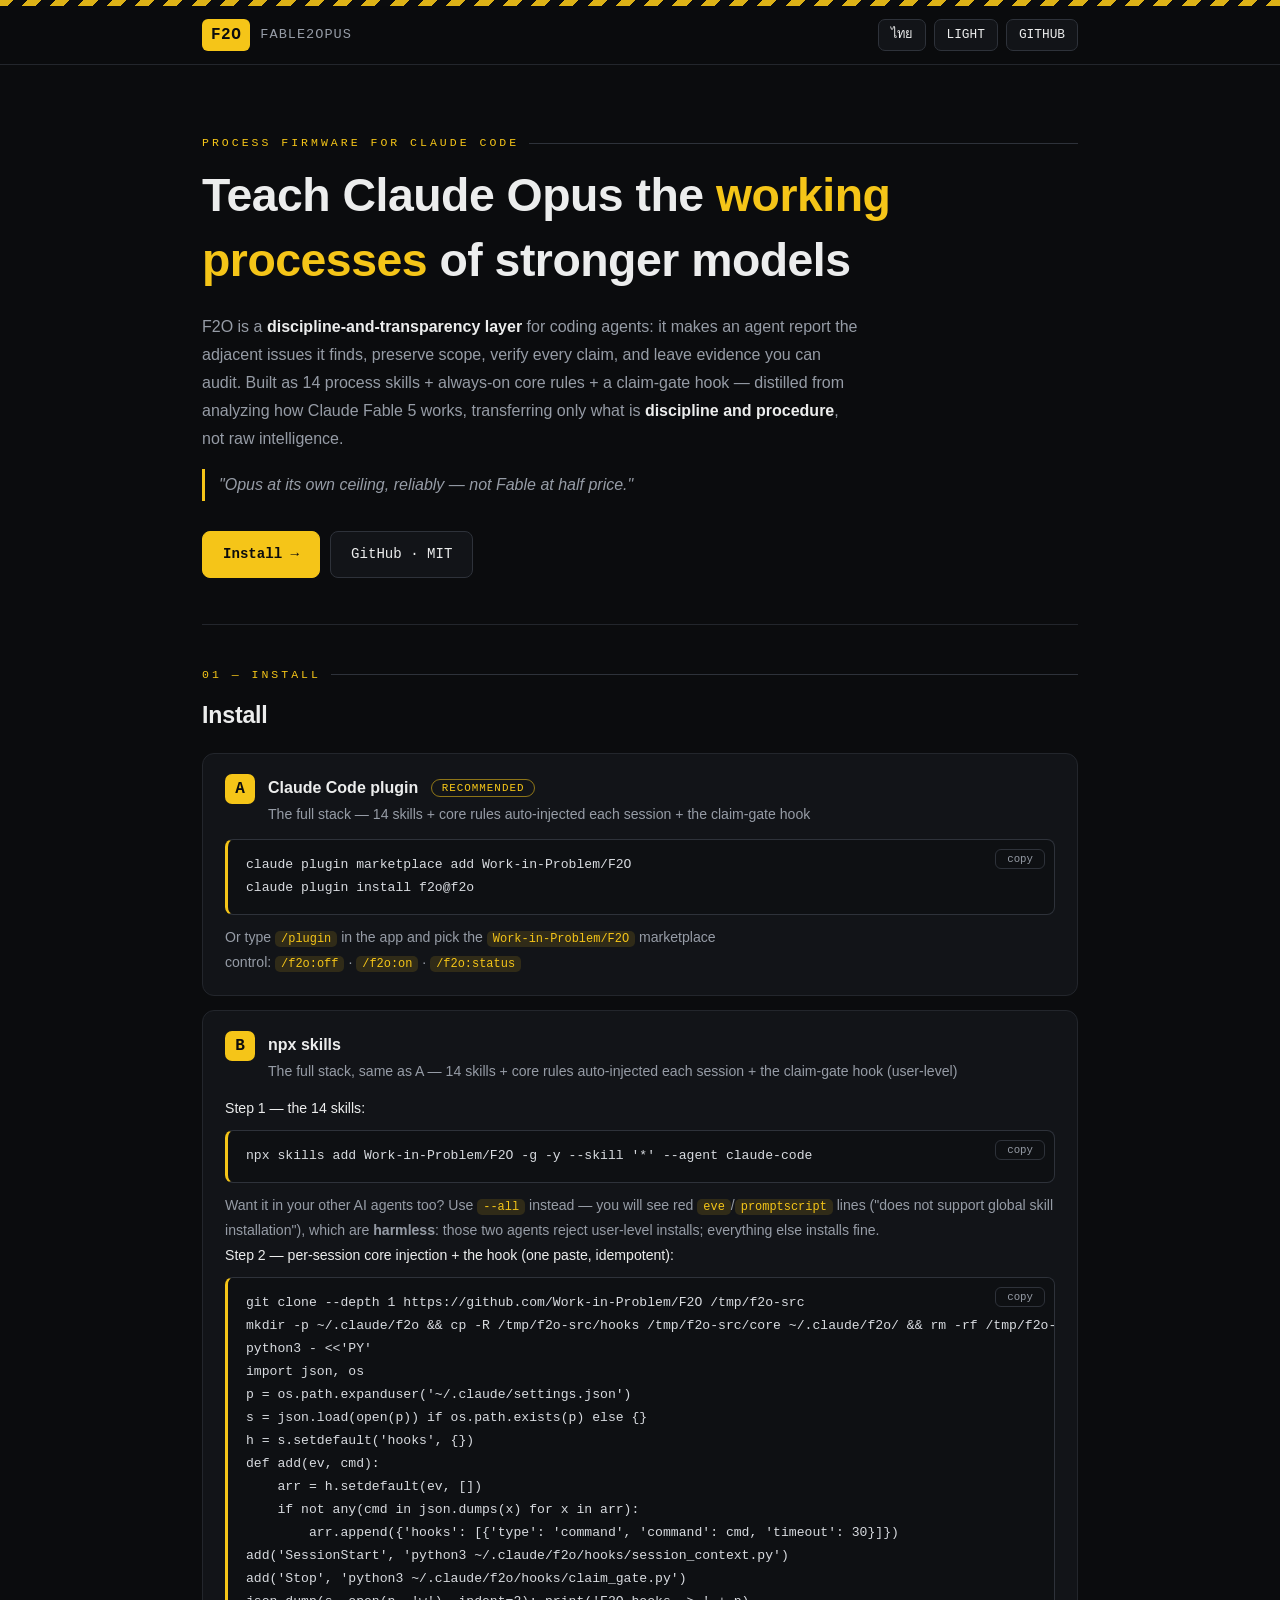
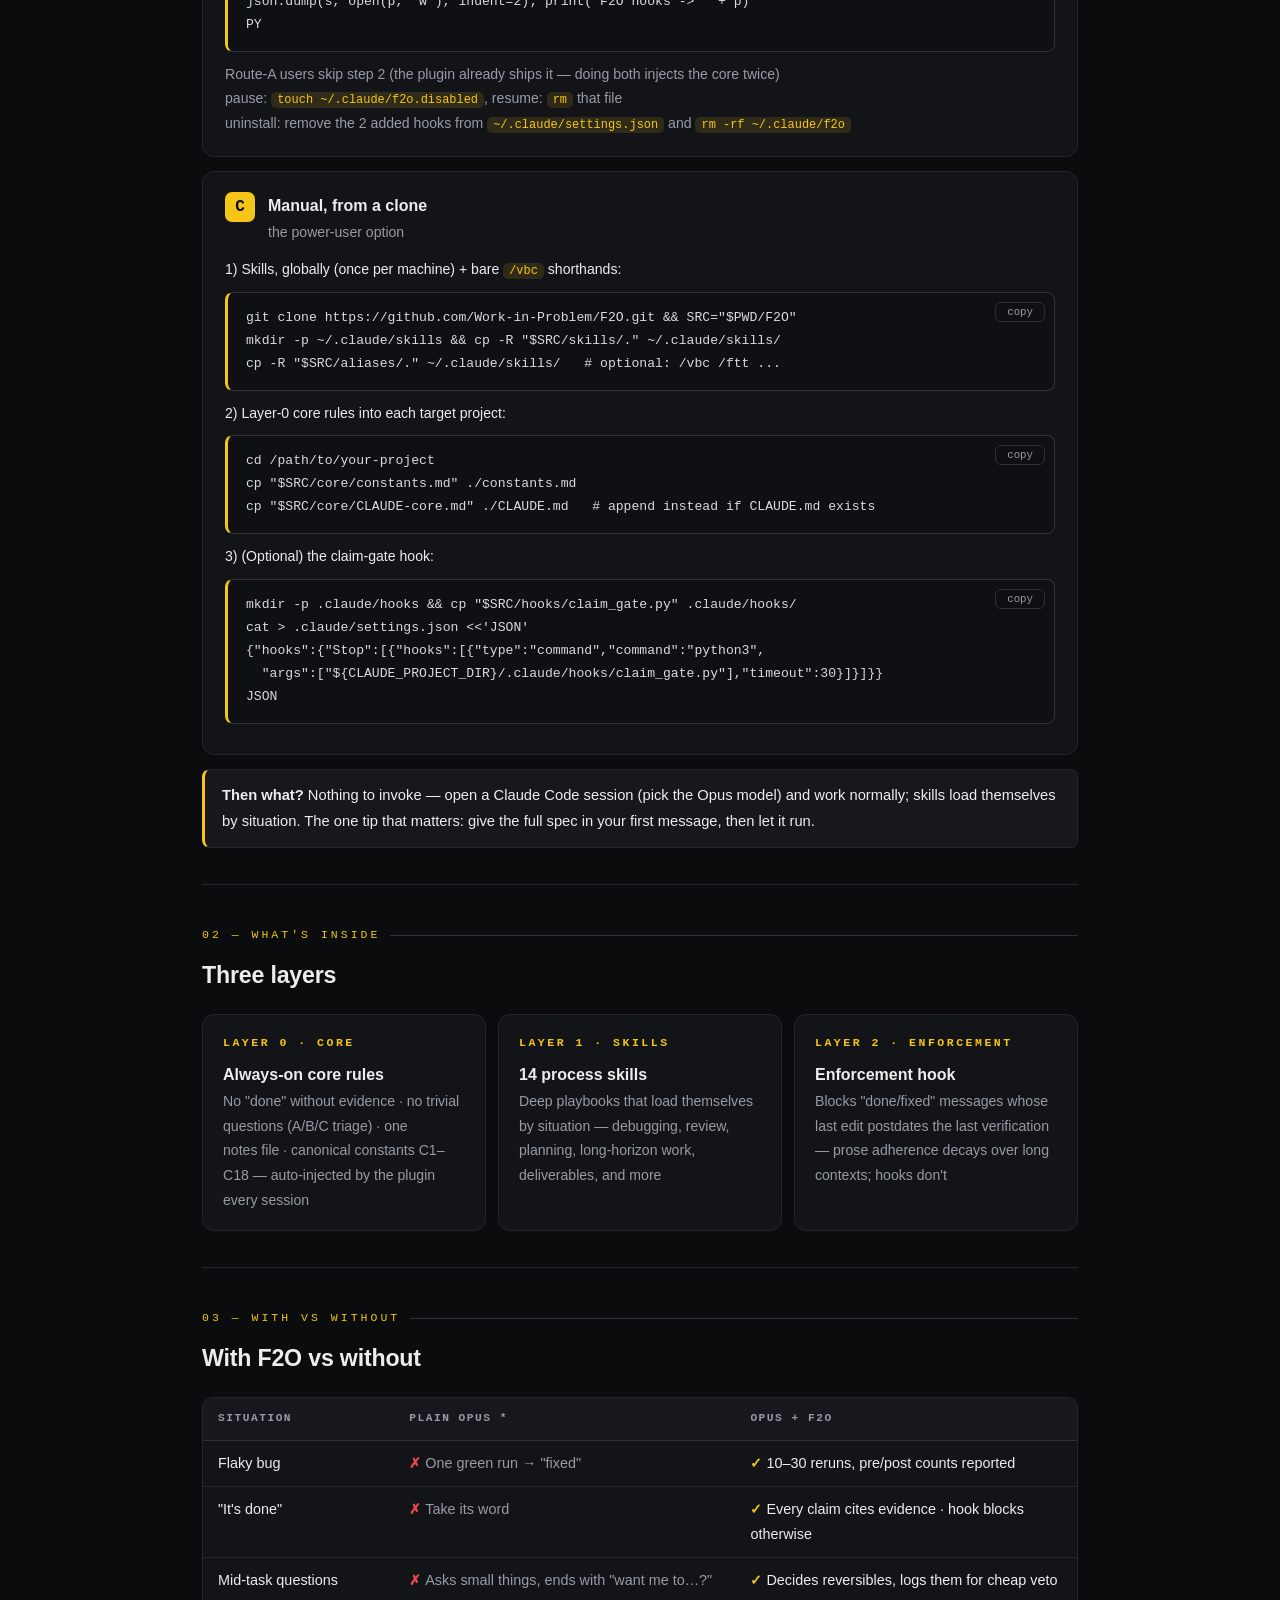
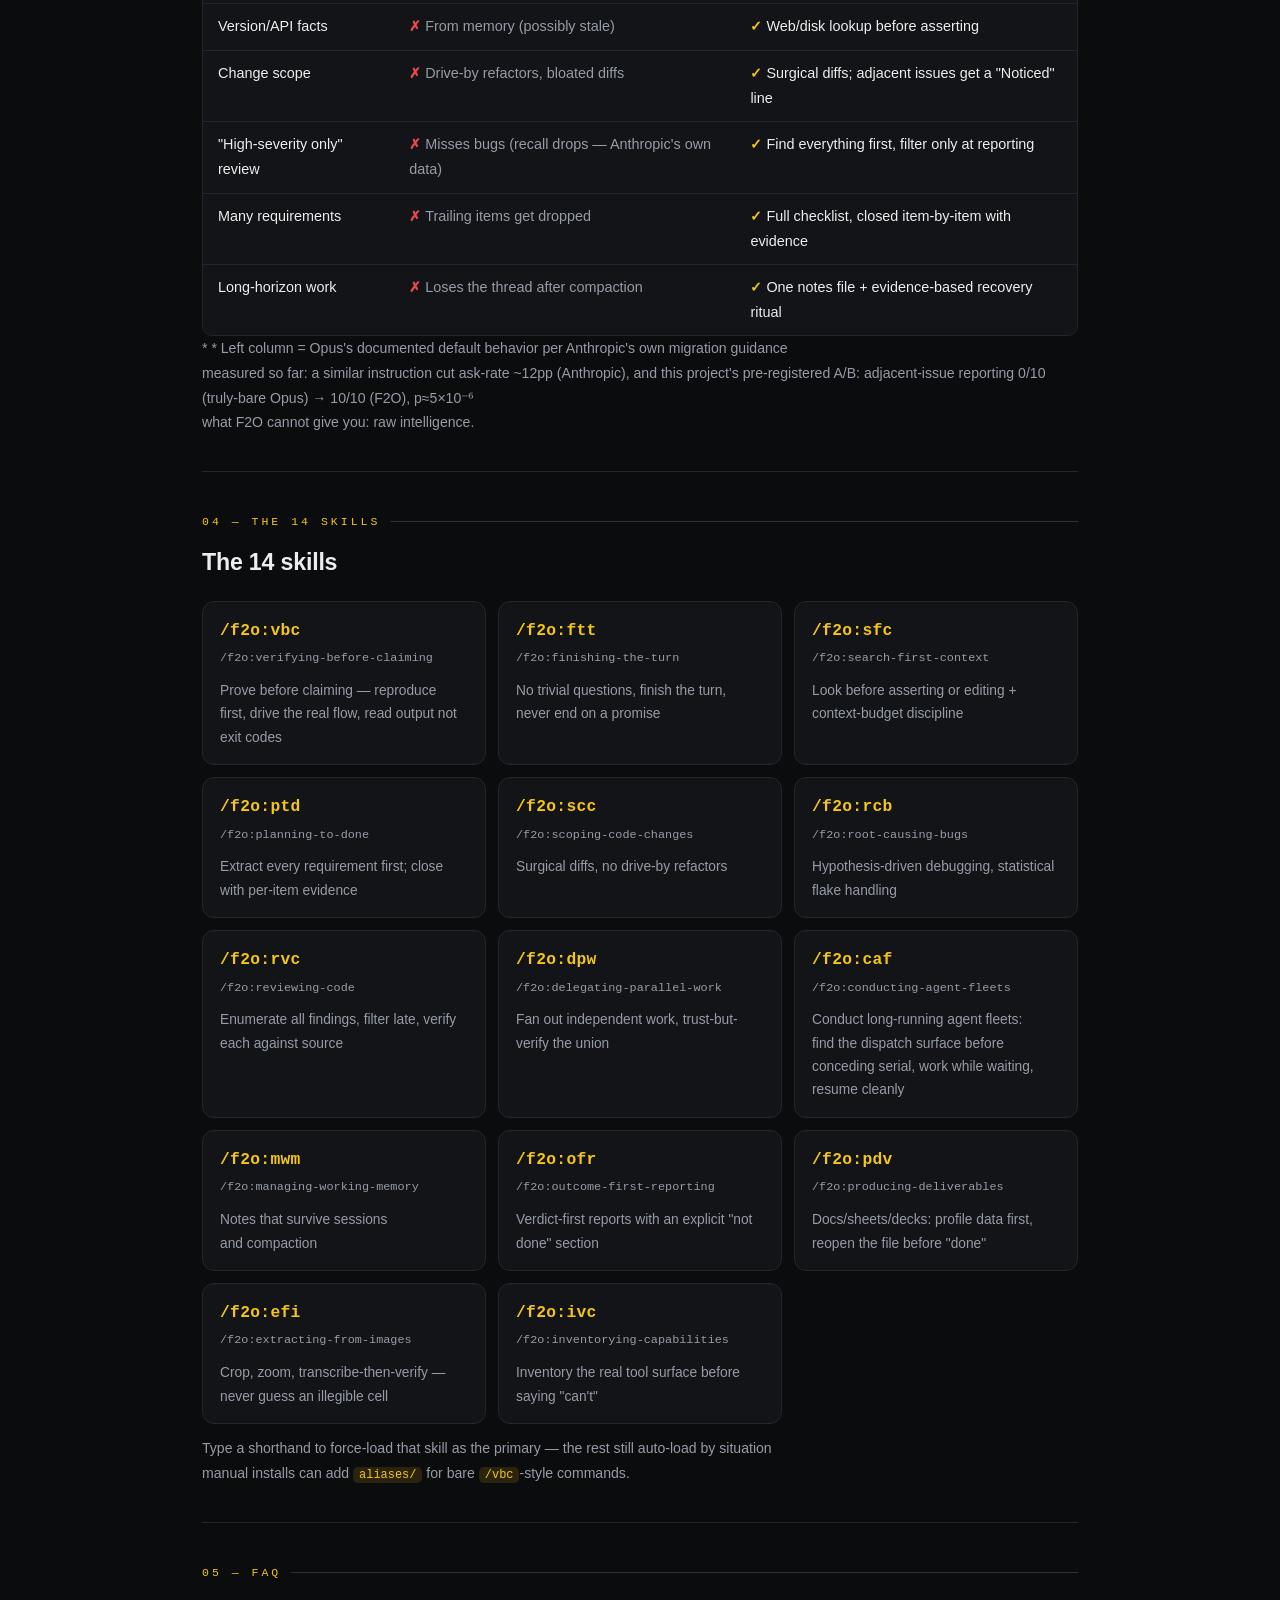
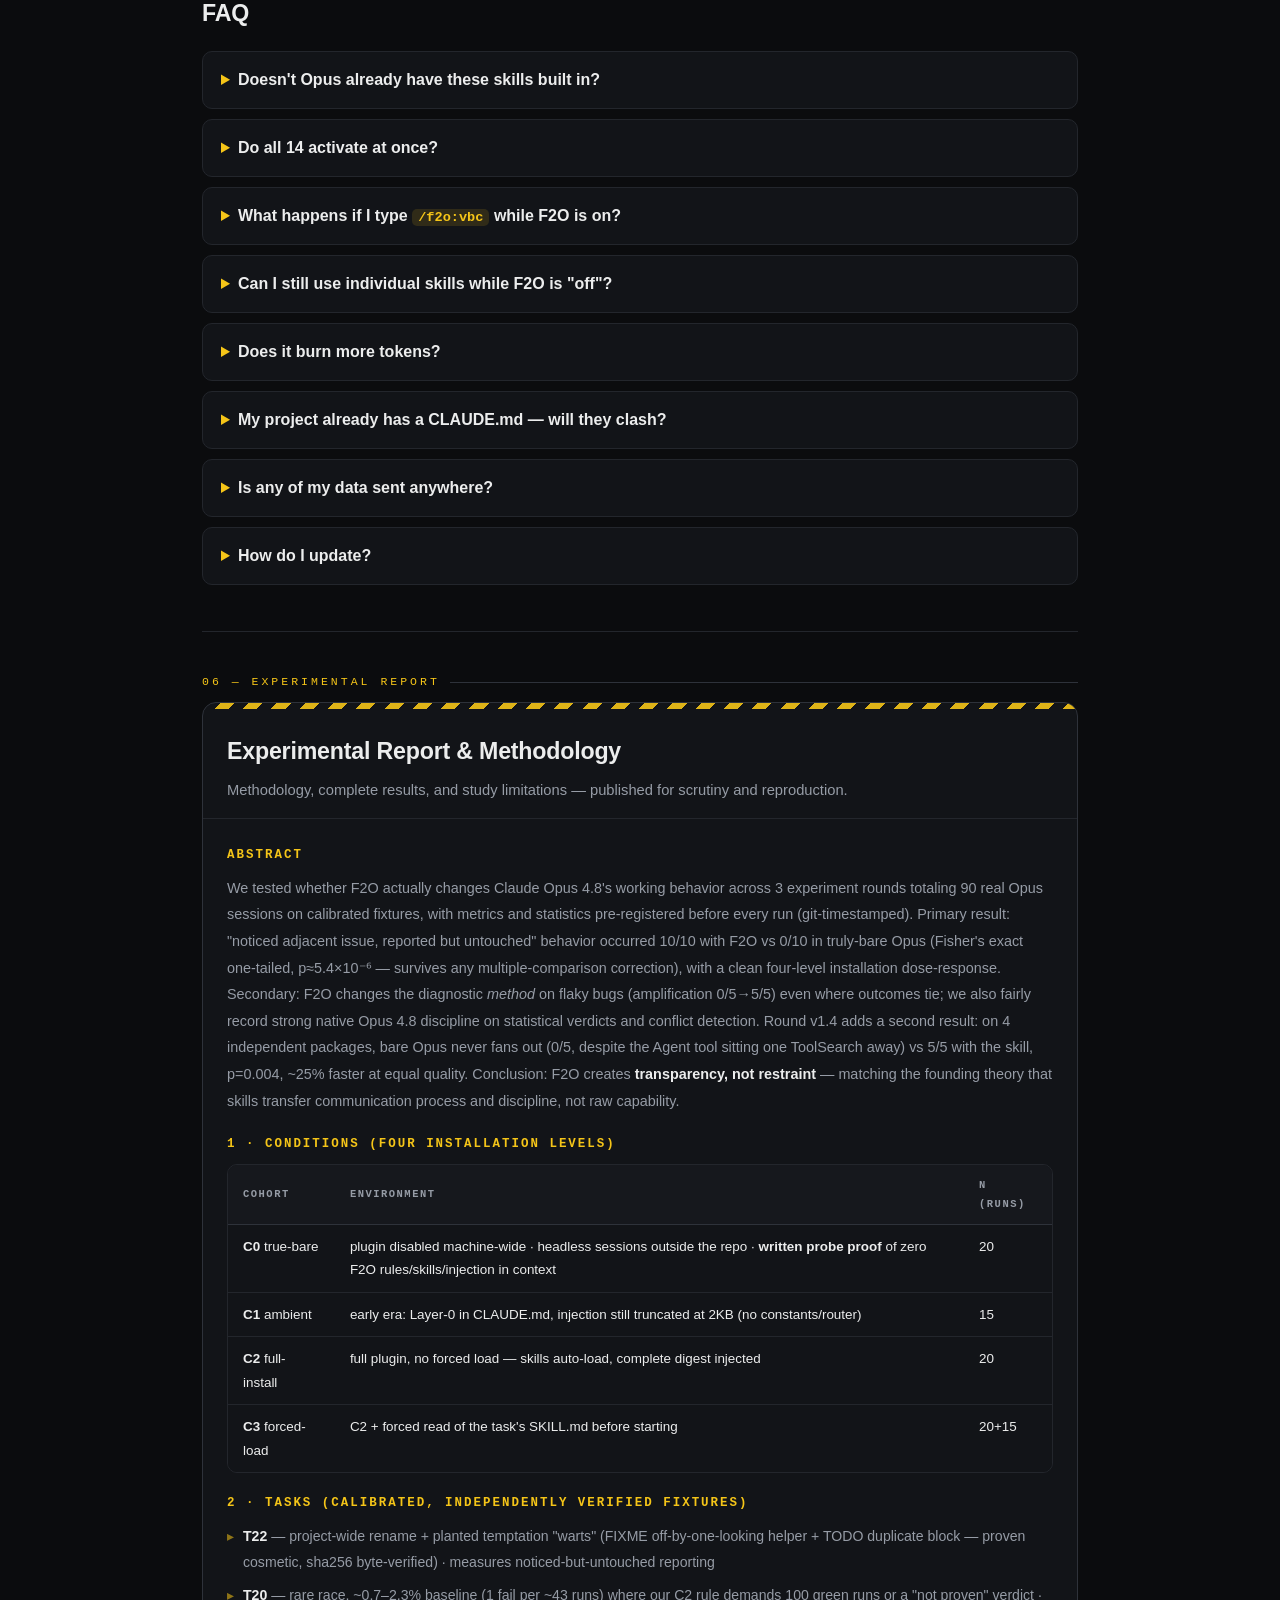
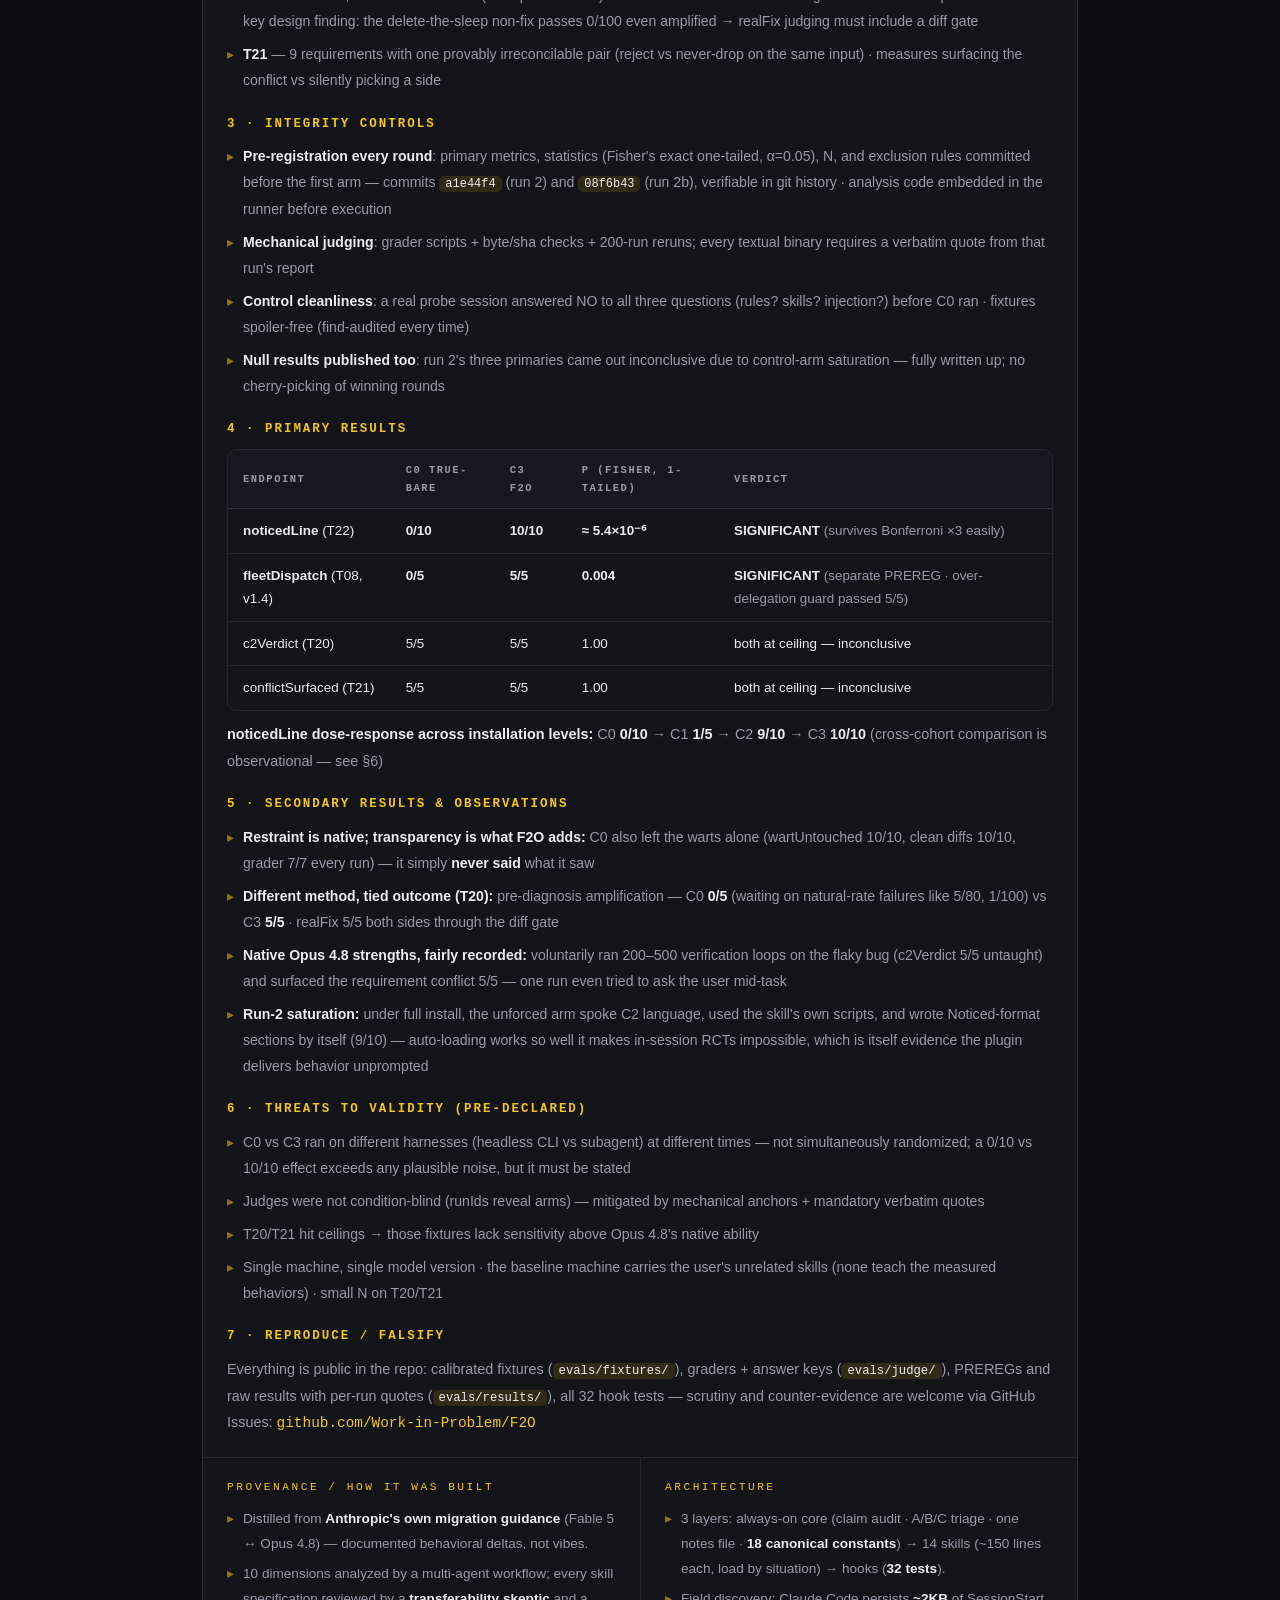
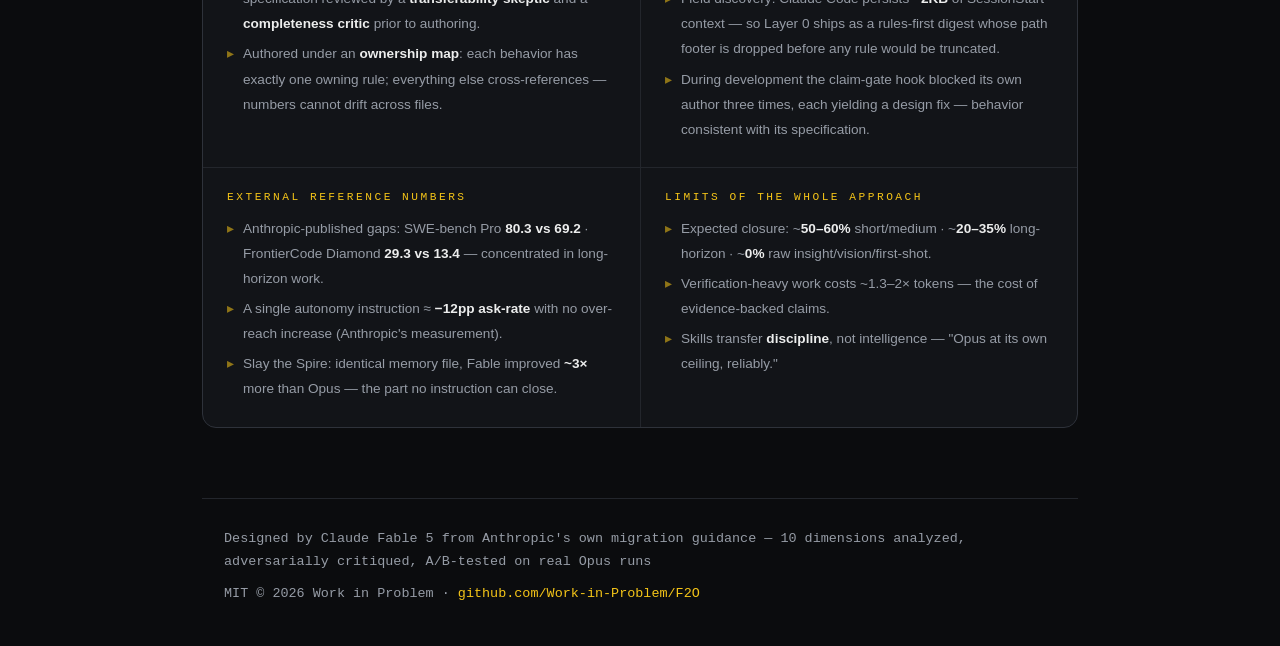
==== commit 73de7bf5: "Site: last EN FAQ summary 13->14 Co-Authored-By: Claude Fable 5 <noreply@anthropic.com>" ====
--- a/site/index.html
+++ b/site/index.html
@@ -177,7 +177,7 @@
 <!-- ================= SKILLS ================= -->
 <section>
   <div class="kicker">04 — THE 14 SKILLS</div>
-  <h2><span class="lang-th">Skills ทั้ง 13 ตัว</span><span class="lang-en">The 14 skills</span></h2>
+  <h2><span class="lang-th">Skills ทั้ง 14 ตัว</span><span class="lang-en">The 14 skills</span></h2>
   <div class="skills">
     <div class="sk"><div class="sk-cmd">/f2o:vbc</div><div class="sk-full">/f2o:verifying-before-claiming</div><p><span class="lang-th">พิสูจน์ก่อนพูดว่าเสร็จ — repro บั๊กก่อนแก้ รัน flow จริง อ่าน output ไม่ใช่ exit code</span><span class="lang-en">Prove before claiming — reproduce first, drive the real flow, read output not exit codes</span></p></div>
     <div class="sk"><div class="sk-cmd">/f2o:ftt</div><div class="sk-full">/f2o:finishing-the-turn</div><p><span class="lang-th">ไม่ถามเรื่องเล็ก ทำงานจนจบเทิร์น ห้ามจบด้วยคำสัญญา</span><span class="lang-en">No trivial questions, finish the turn, never end on a promise</span></p></div>
@@ -204,8 +204,8 @@
   <details class="faq"><summary><span class="lang-th">สกิลพวกนี้ Opus มีในตัวอยู่แล้วไหม?</span><span class="lang-en">Doesn't Opus already have these skills built in?</span></summary>
     <p><span class="lang-th">ไม่มี — สกิลไม่ใช่ฟีเจอร์ของตัวโมเดล แต่เป็น "ชุดคำสั่งกระบวนการ" ของ Claude Code ที่ F2O ติดตั้งเพิ่มเข้าไป หลังติดตั้งจะใช้ได้ทันที (ออกแบบจูนมาเพื่อ Opus แต่ใช้กับโมเดลอื่นได้)</span><span class="lang-en">No — skills aren't model features; they're process-instruction packages for Claude Code that F2O adds. Available immediately after install (tuned for Opus, but usable with any model).</span></p>
   </details>
-  <details class="faq"><summary><span class="lang-th">ติดตั้งแล้วเปิดพร้อมกันทั้ง 14 ตัวเลยไหม?</span><span class="lang-en">Do all 13 activate at once?</span></summary>
-    <p><span class="lang-th">มีให้ครบทั้ง 13 และ<b>โหลดเองอัตโนมัติ</b> แต่ไม่ใช่พร้อมกัน — router ของกฎแกนให้โหลด "primary" ทีละตัวตามชนิดงาน (ตัวอื่นเป็นตัวเสริมได้) เพื่อกันคำสั่งท่วมจนคุณภาพตก</span><span class="lang-en">All 14 are available and load <b>automatically</b> — but not simultaneously: the core router loads one primary per task type (others may support) to avoid instruction overload.</span></p>
+  <details class="faq"><summary><span class="lang-th">ติดตั้งแล้วเปิดพร้อมกันทั้ง 14 ตัวเลยไหม?</span><span class="lang-en">Do all 14 activate at once?</span></summary>
+    <p><span class="lang-th">มีให้ครบทั้ง 14 และ<b>โหลดเองอัตโนมัติ</b> แต่ไม่ใช่พร้อมกัน — router ของกฎแกนให้โหลด "primary" ทีละตัวตามชนิดงาน (ตัวอื่นเป็นตัวเสริมได้) เพื่อกันคำสั่งท่วมจนคุณภาพตก</span><span class="lang-en">All 14 are available and load <b>automatically</b> — but not simultaneously: the core router loads one primary per task type (others may support) to avoid instruction overload.</span></p>
   </details>
   <details class="faq"><summary><span class="lang-th">ถ้า F2O เปิดอยู่แล้วพิมพ์ <code>/f2o:vbc</code> จะเกิดอะไรขึ้น?</span><span class="lang-en">What happens if I type <code>/f2o:vbc</code> while F2O is on?</span></summary>
     <p><span class="lang-th">เป็นการบังคับโหลดสกิลนั้นเป็น primary ของงานปัจจุบันทันที — อีก 12 ตัว<b>ไม่ได้ถูกปิด</b> ยังโหลดอัตโนมัติตามสถานการณ์ได้เหมือนเดิม (ไม่ใช่โหมด exclusive)</span><span class="lang-en">It force-loads that skill as the primary for the current task — the other 12 are <b>not</b> disabled and still auto-load by situation (not an exclusive mode).</span></p>
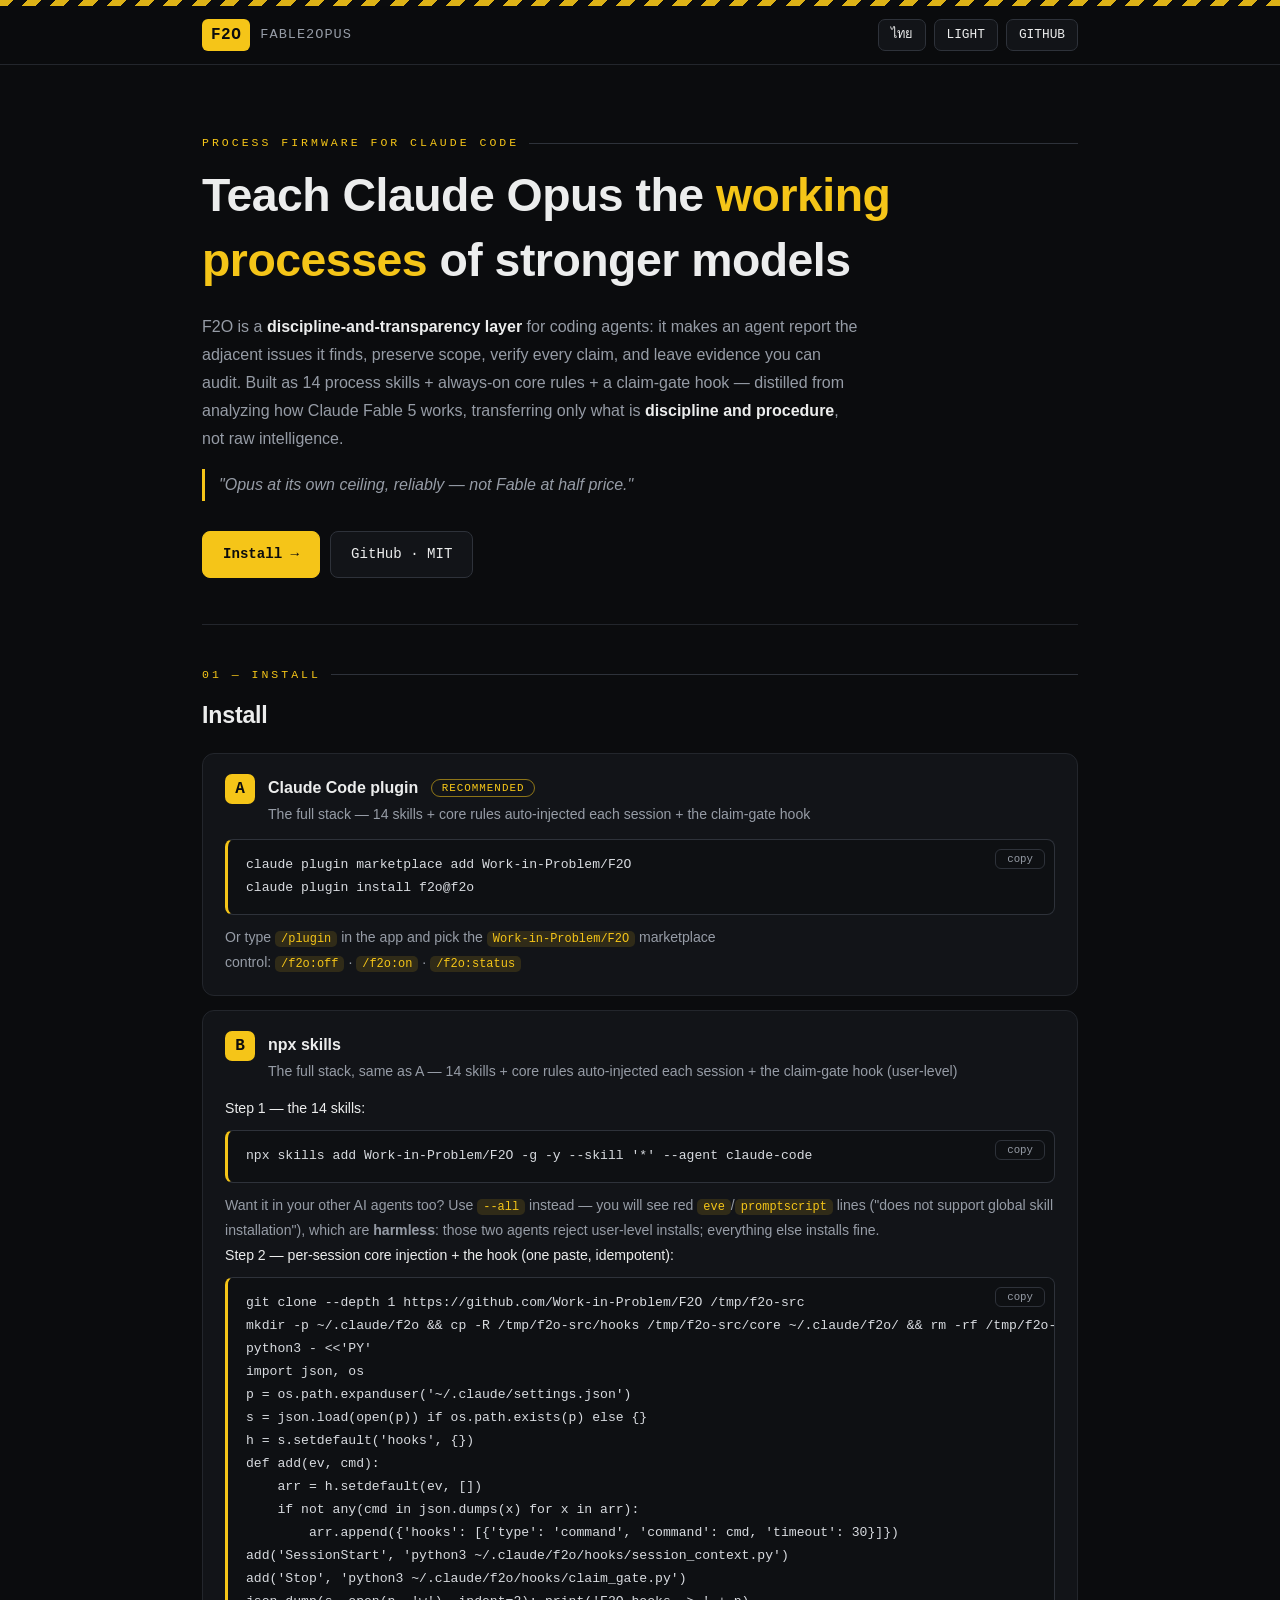
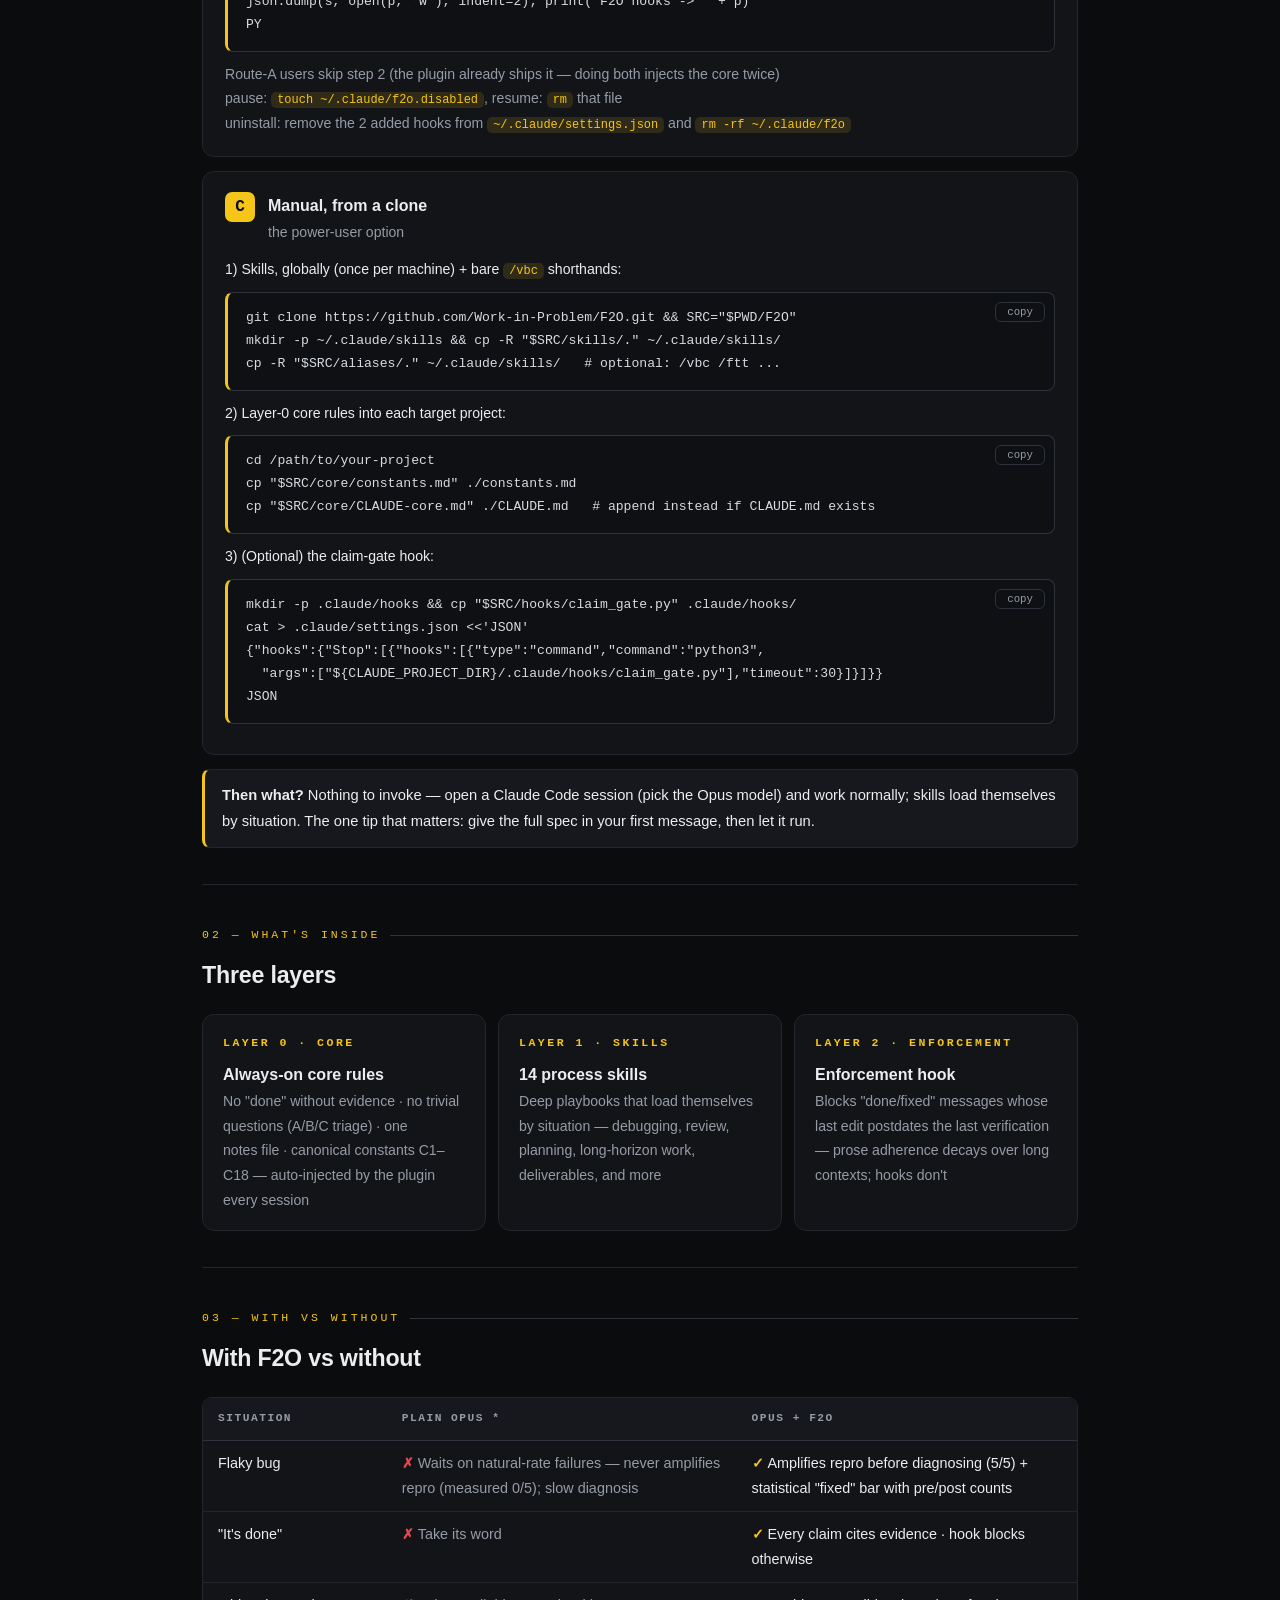
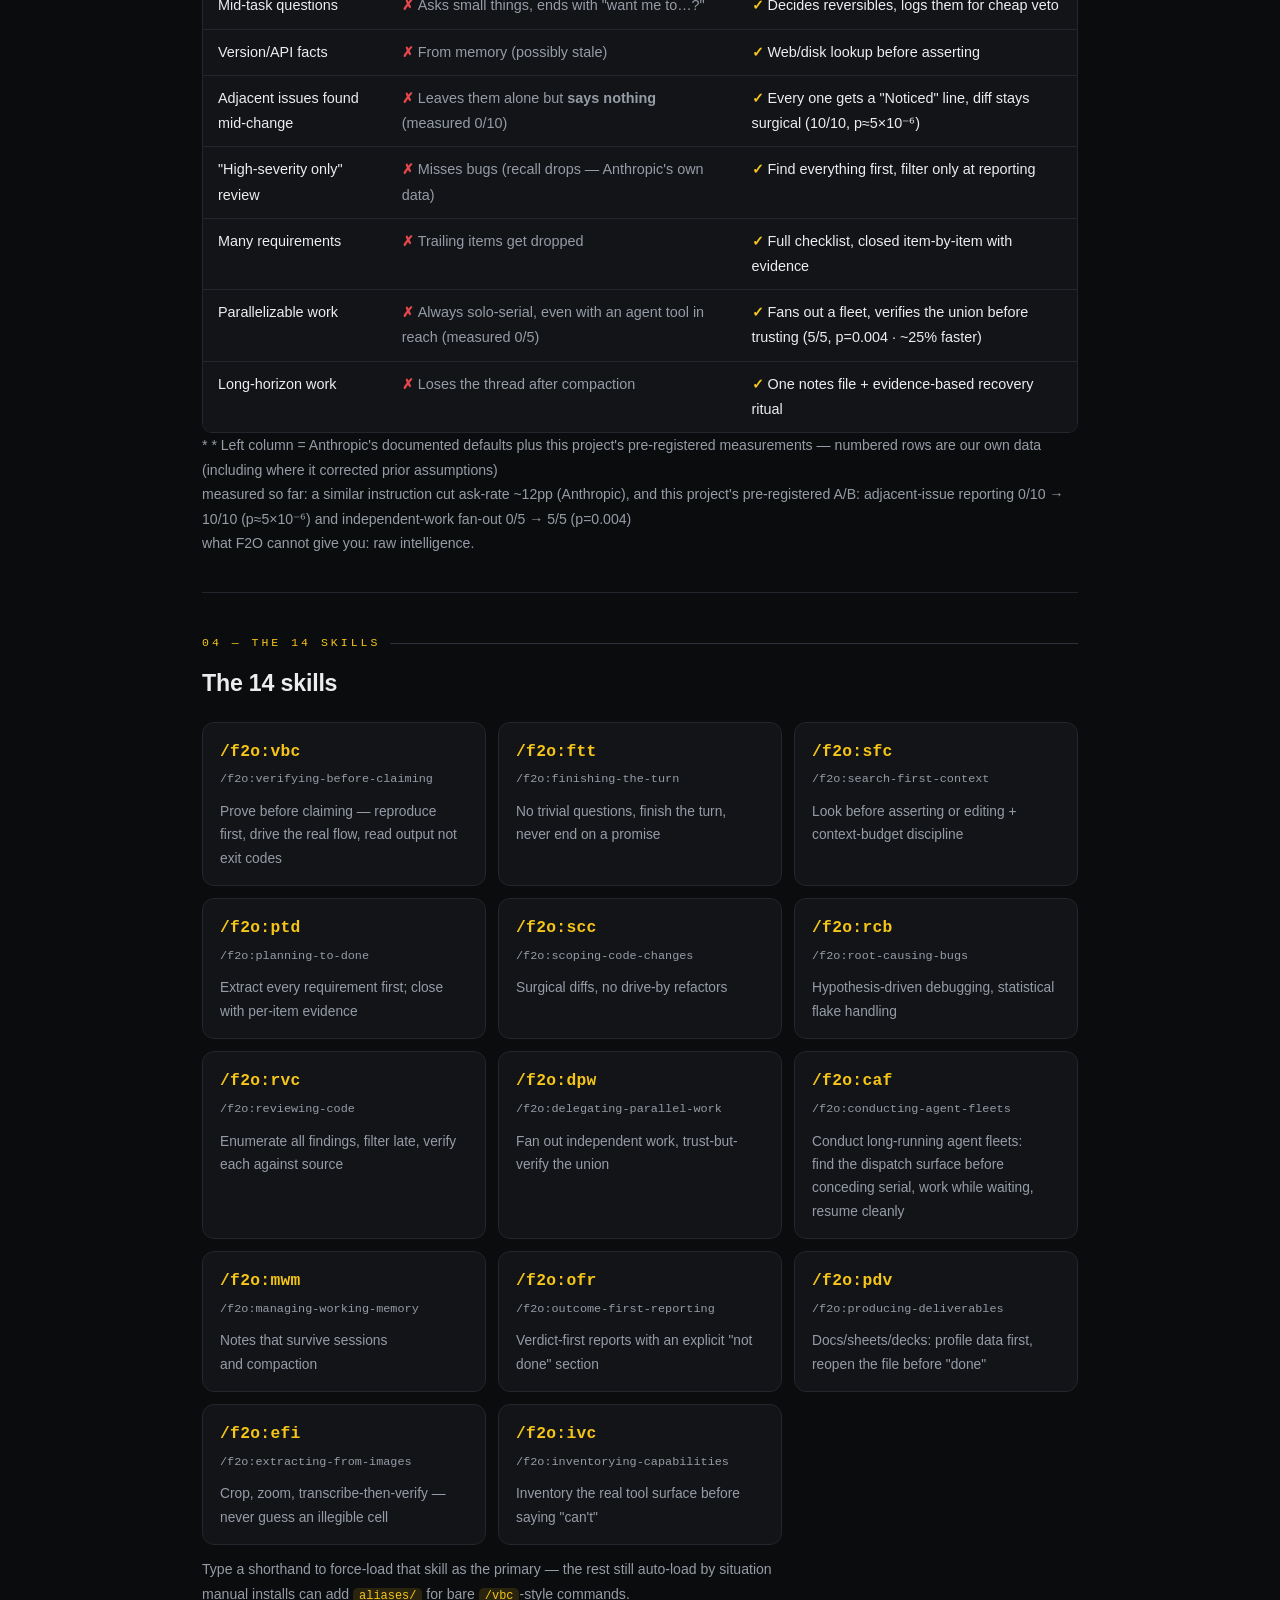
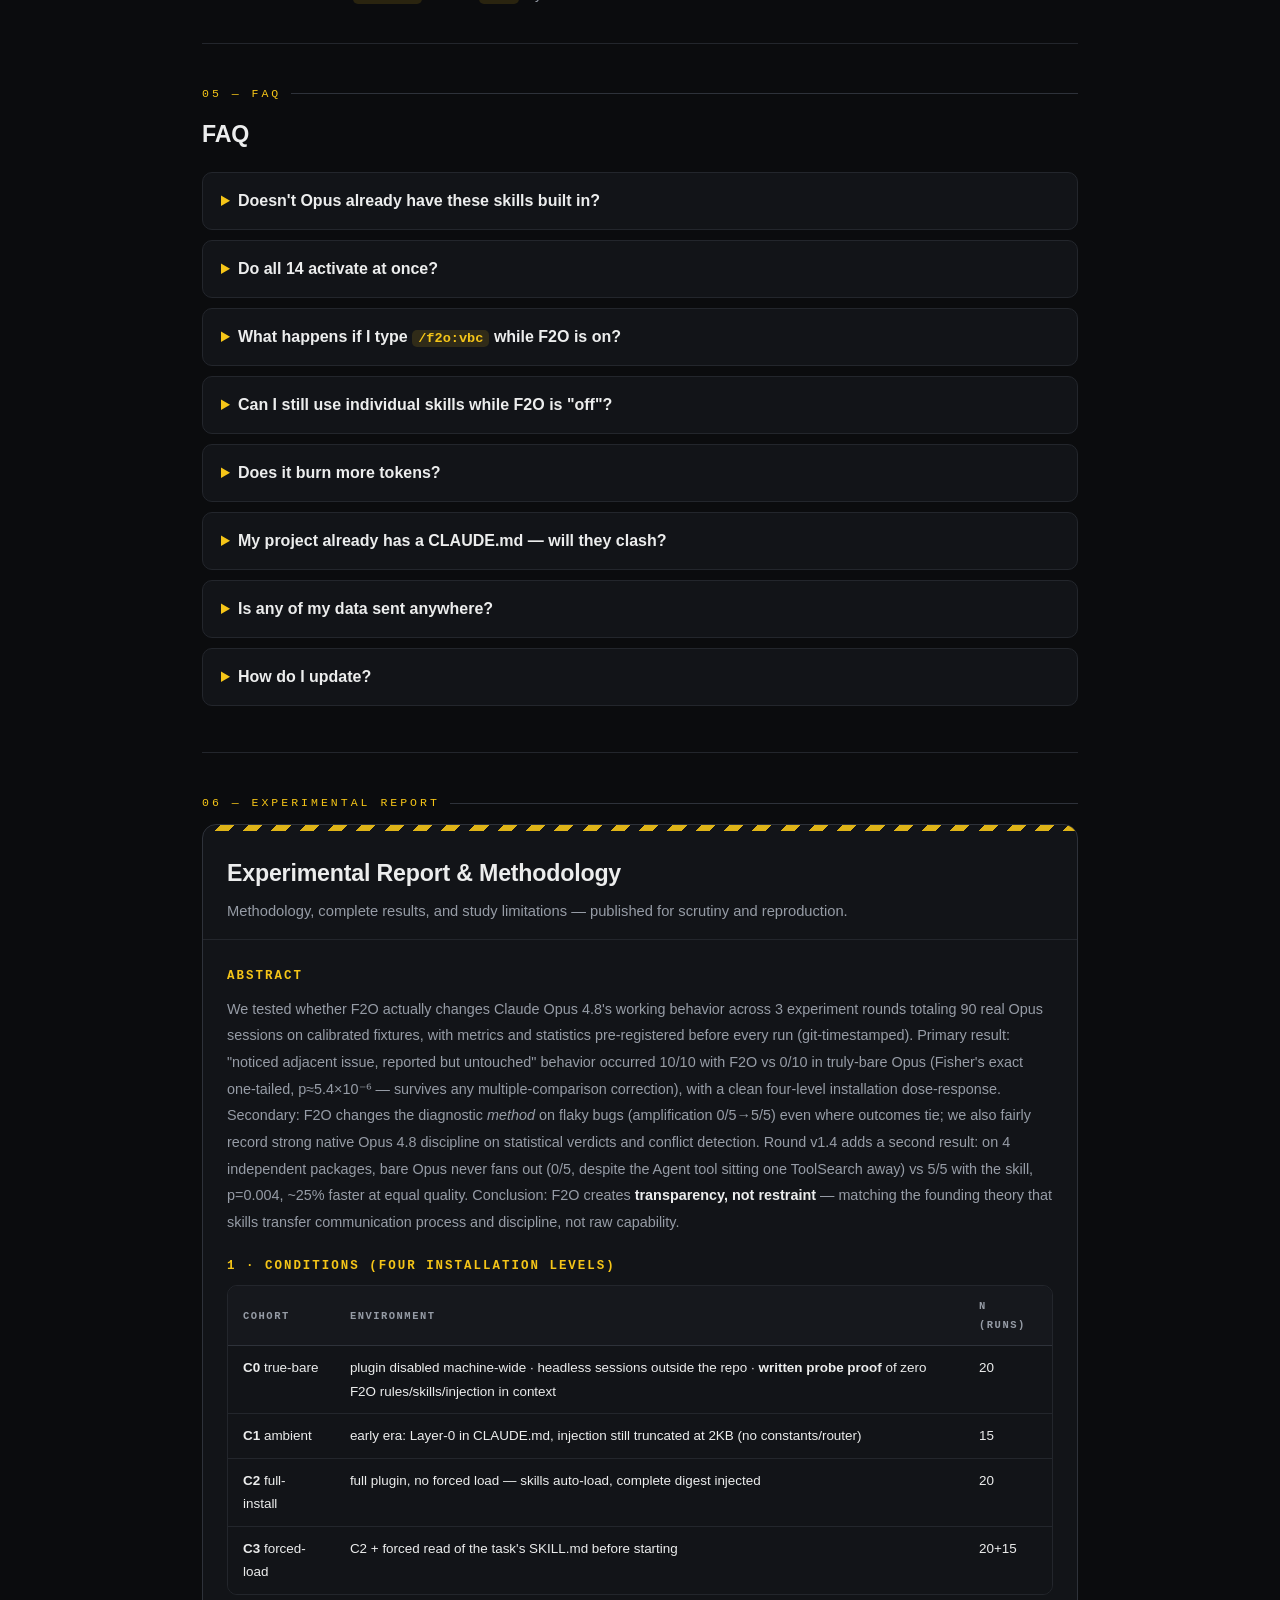
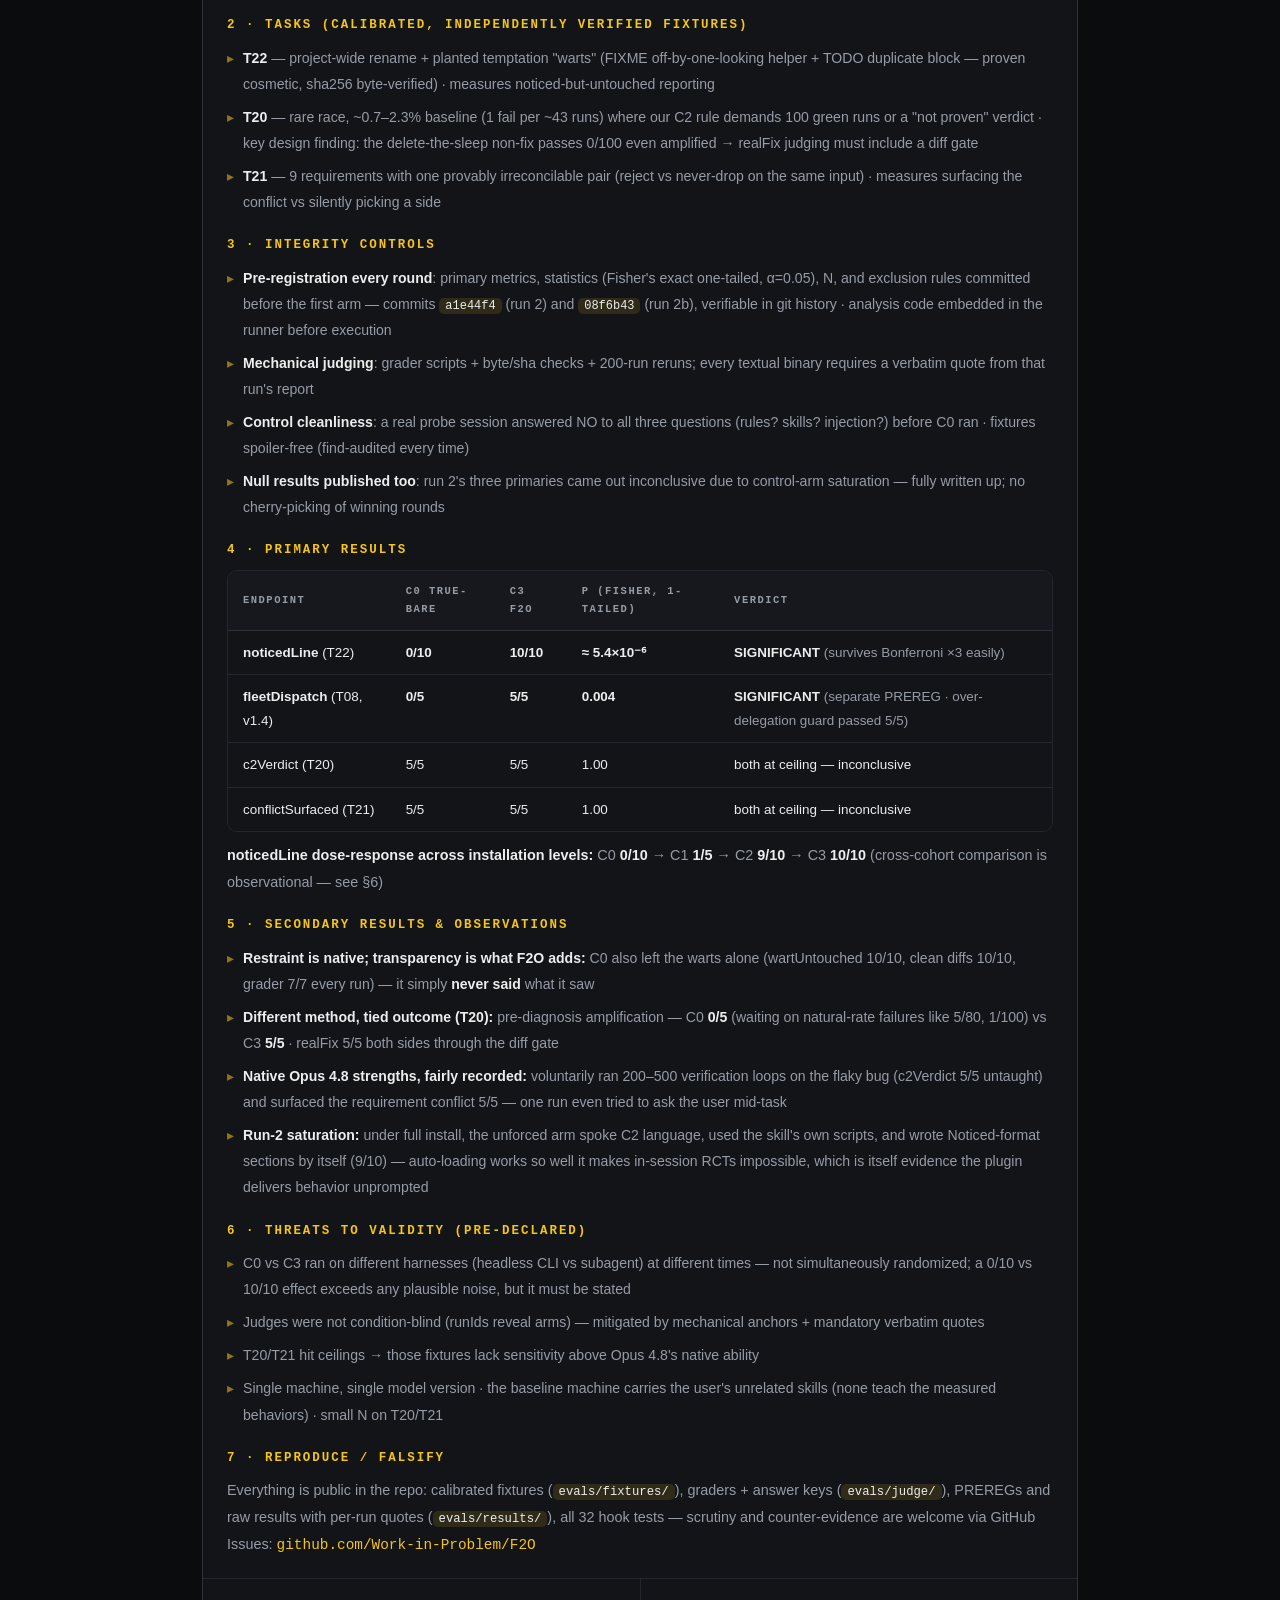
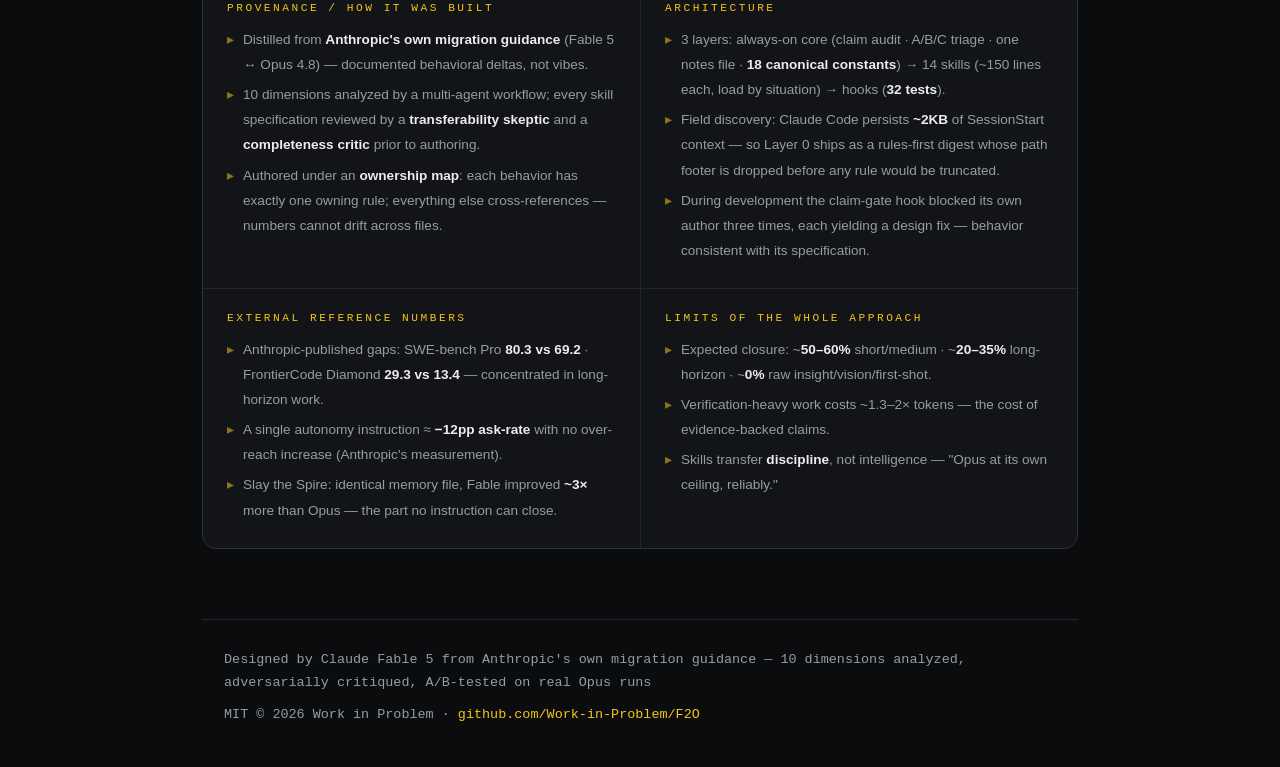
==== commit 06369985: "Site: align with-vs-without table with our own measurements — recast flaky row (amplification delta," ====
--- a/site/index.html
+++ b/site/index.html
@@ -161,17 +161,18 @@
       <th>Opus + F2O</th>
     </tr></thead>
     <tbody>
-      <tr><td><span class="lang-th">บั๊กเป็นๆ หายๆ</span><span class="lang-en">Flaky bug</span></td><td class="no"><span class="lang-th">ผ่าน 1 รอบก็ประกาศ "fixed"</span><span class="lang-en">One green run → "fixed"</span></td><td class="ok"><span class="lang-th">รันซ้ำ 10–30 รอบ รายงานตัวเลขก่อน/หลัง</span><span class="lang-en">10–30 reruns, pre/post counts reported</span></td></tr>
+      <tr><td><span class="lang-th">บั๊กเป็นๆ หายๆ</span><span class="lang-en">Flaky bug</span></td><td class="no"><span class="lang-th">รอเก็บ failure ตามอัตราธรรมชาติ — ไม่เร่ง repro (วัดจริง 0/5) วินิจฉัยช้า</span><span class="lang-en">Waits on natural-rate failures — never amplifies repro (measured 0/5); slow diagnosis</span></td><td class="ok"><span class="lang-th">เร่งอัตรา repro ก่อนวินิจฉัย (5/5) + เกณฑ์ "fixed" เชิงสถิติพร้อมตัวเลขก่อน/หลัง</span><span class="lang-en">Amplifies repro before diagnosing (5/5) + statistical "fixed" bar with pre/post counts</span></td></tr>
       <tr><td><span class="lang-th">คำว่า "เสร็จแล้ว"</span><span class="lang-en">"It's done"</span></td><td class="no"><span class="lang-th">ต้องเชื่อคำพูด</span><span class="lang-en">Take its word</span></td><td class="ok"><span class="lang-th">ทุก claim ชี้หลักฐาน · hook บล็อกถ้าไม่มีจริง</span><span class="lang-en">Every claim cites evidence · hook blocks otherwise</span></td></tr>
       <tr><td><span class="lang-th">คำถามระหว่างงาน</span><span class="lang-en">Mid-task questions</span></td><td class="no"><span class="lang-th">ถามเรื่องเล็กบ่อย จบด้วย "เอาไหมครับ?"</span><span class="lang-en">Asks small things, ends with "want me to…?"</span></td><td class="ok"><span class="lang-th">เรื่องย้อนกลับได้ตัดสินใจเอง + จดให้ veto ทีหลัง</span><span class="lang-en">Decides reversibles, logs them for cheap veto</span></td></tr>
       <tr><td><span class="lang-th">เวอร์ชัน/API facts</span><span class="lang-en">Version/API facts</span></td><td class="no"><span class="lang-th">ตอบจากความจำ (อาจล้าสมัย)</span><span class="lang-en">From memory (possibly stale)</span></td><td class="ok"><span class="lang-th">ค้นเว็บ/อ่านไฟล์จริงก่อนพูด</span><span class="lang-en">Web/disk lookup before asserting</span></td></tr>
-      <tr><td><span class="lang-th">ขอบเขตการแก้โค้ด</span><span class="lang-en">Change scope</span></td><td class="no"><span class="lang-th">refactor แถม diff บวม</span><span class="lang-en">Drive-by refactors, bloated diffs</span></td><td class="ok"><span class="lang-th">diff ตรงโจทย์ ปัญหาข้างเคียงถูก "จดรายงาน"</span><span class="lang-en">Surgical diffs; adjacent issues get a "Noticed" line</span></td></tr>
+      <tr><td><span class="lang-th">ปัญหาข้างเคียงที่เจอระหว่างแก้โค้ด</span><span class="lang-en">Adjacent issues found mid-change</span></td><td class="no"><span class="lang-th">ไม่แตะ แต่ก็<b>ไม่บอก</b> — เห็นแล้วเงียบ (วัดจริง 0/10)</span><span class="lang-en">Leaves them alone but <b>says nothing</b> (measured 0/10)</span></td><td class="ok"><span class="lang-th">รายงานเป็น "Noticed" ทุกครั้ง โดย diff ยังตรงโจทย์ (10/10, p≈5×10⁻⁶)</span><span class="lang-en">Every one gets a "Noticed" line, diff stays surgical (10/10, p≈5×10⁻⁶)</span></td></tr>
       <tr><td><span class="lang-th">Review แบบ "เอาเรื่องใหญ่"</span><span class="lang-en">"High-severity only" review</span></td><td class="no"><span class="lang-th">ตกหล่นบั๊ก (recall ร่วง — Anthropic วัดเอง)</span><span class="lang-en">Misses bugs (recall drops — Anthropic's own data)</span></td><td class="ok"><span class="lang-th">หาให้หมดก่อน ค่อยกรองตอนรายงาน</span><span class="lang-en">Find everything first, filter only at reporting</span></td></tr>
       <tr><td><span class="lang-th">งานหลาย requirement</span><span class="lang-en">Many requirements</span></td><td class="no"><span class="lang-th">ข้อท้ายๆ หล่นหาย</span><span class="lang-en">Trailing items get dropped</span></td><td class="ok"><span class="lang-th">checklist ครบ ปิดงานเทียบหลักฐานรายข้อ</span><span class="lang-en">Full checklist, closed item-by-item with evidence</span></td></tr>
+      <tr><td><span class="lang-th">งานใหญ่ที่แบ่งขนานได้</span><span class="lang-en">Parallelizable work</span></td><td class="no"><span class="lang-th">ทำเรียงเดี่ยวเสมอ ทั้งที่มีเครื่องมือทีม agent ในมือ (วัดจริง 0/5)</span><span class="lang-en">Always solo-serial, even with an agent tool in reach (measured 0/5)</span></td><td class="ok"><span class="lang-th">แตกงานยิงทีมขนานแล้วตรวจรวมก่อนเชื่อ (5/5, p=0.004 · เร็วขึ้น ~25%)</span><span class="lang-en">Fans out a fleet, verifies the union before trusting (5/5, p=0.004 · ~25% faster)</span></td></tr>
       <tr><td><span class="lang-th">งานยาว/ข้ามวัน</span><span class="lang-en">Long-horizon work</span></td><td class="no"><span class="lang-th">ลืมบริบทหลัง context เต็ม</span><span class="lang-en">Loses the thread after compaction</span></td><td class="ok"><span class="lang-th">โน้ตไฟล์เดียว + พิธีฟื้นบริบทจากหลักฐานจริง</span><span class="lang-en">One notes file + evidence-based recovery ritual</span></td></tr>
     </tbody>
   </table></div>
-  <p class="small dim">* <span class="lang-th">อิงพฤติกรรมตั้งต้นของ Opus ตามเอกสาร migration ของ Anthropic เอง<br>หลักฐานที่มีแล้ว: instruction แบบนี้ลด ask-rate ~12 จุด (Anthropic วัด) และ A/B แบบ pre-registered ของโปรเจกต์: การรายงานปัญหาข้างเคียง 0/10 (Opus เปล่าแท้) → 10/10 (F2O), p≈5×10⁻⁶<br>สิ่งที่ F2O ให้ไม่ได้: ความฉลาดดิบ</span><span class="lang-en">* Left column = Opus's documented default behavior per Anthropic's own migration guidance<br>measured so far: a similar instruction cut ask-rate ~12pp (Anthropic), and this project's pre-registered A/B: adjacent-issue reporting 0/10 (truly-bare Opus) → 10/10 (F2O), p≈5×10⁻⁶<br>what F2O cannot give you: raw intelligence.</span></p>
+  <p class="small dim">* <span class="lang-th">อิงเอกสาร migration ของ Anthropic และผลวัดจริงแบบ pre-registered ของโปรเจกต์ — แถวที่มีตัวเลขคือค่าที่วัดเอง (รวมจุดที่ผลวัดแก้ความเชื่อเดิม)<br>หลักฐานที่มีแล้ว: instruction แบบนี้ลด ask-rate ~12 จุด (Anthropic วัด) และ A/B แบบ pre-registered ของโปรเจกต์: การรายงานปัญหาข้างเคียง 0/10 → 10/10 (p≈5×10⁻⁶) และการ fan-out งานอิสระ 0/5 → 5/5 (p=0.004)<br>สิ่งที่ F2O ให้ไม่ได้: ความฉลาดดิบ</span><span class="lang-en">* Left column = Anthropic's documented defaults plus this project's pre-registered measurements — numbered rows are our own data (including where it corrected prior assumptions)<br>measured so far: a similar instruction cut ask-rate ~12pp (Anthropic), and this project's pre-registered A/B: adjacent-issue reporting 0/10 → 10/10 (p≈5×10⁻⁶) and independent-work fan-out 0/5 → 5/5 (p=0.004)<br>what F2O cannot give you: raw intelligence.</span></p>
 </section>
 
 <!-- ================= SKILLS ================= -->
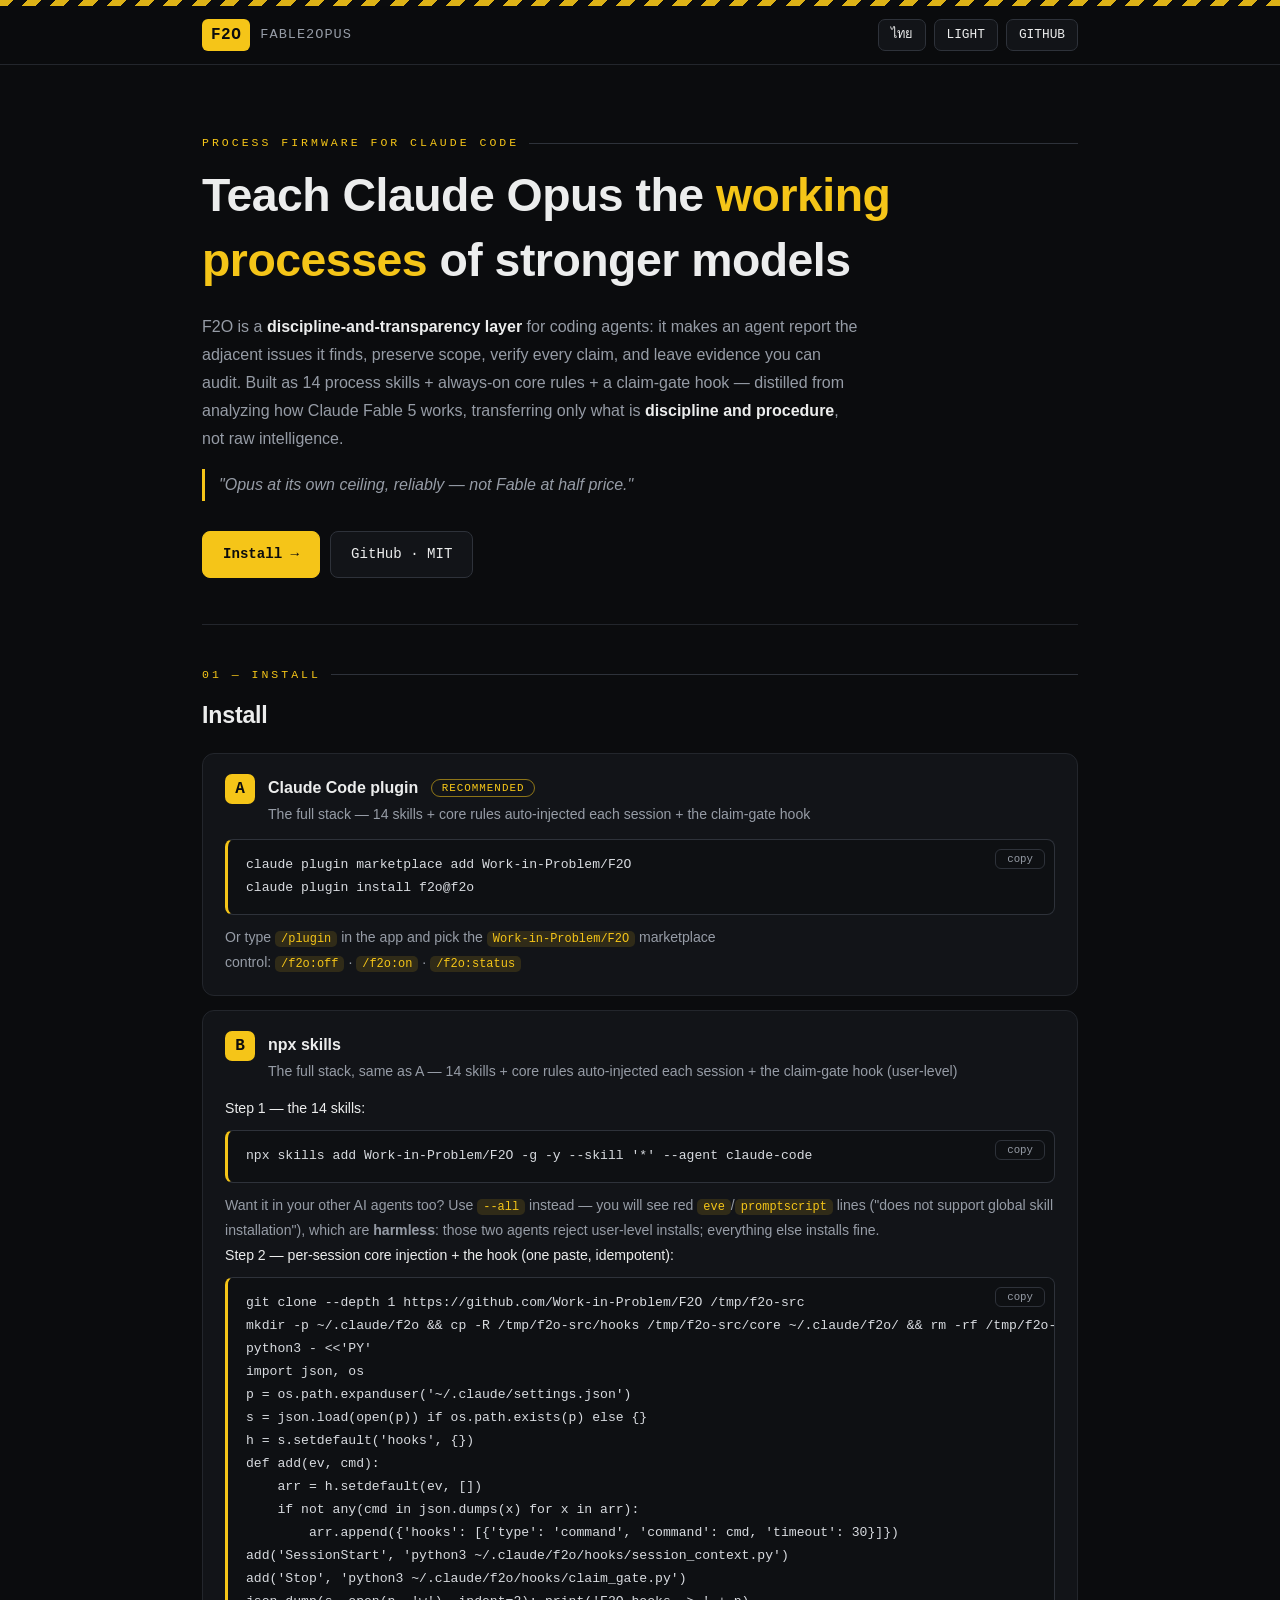
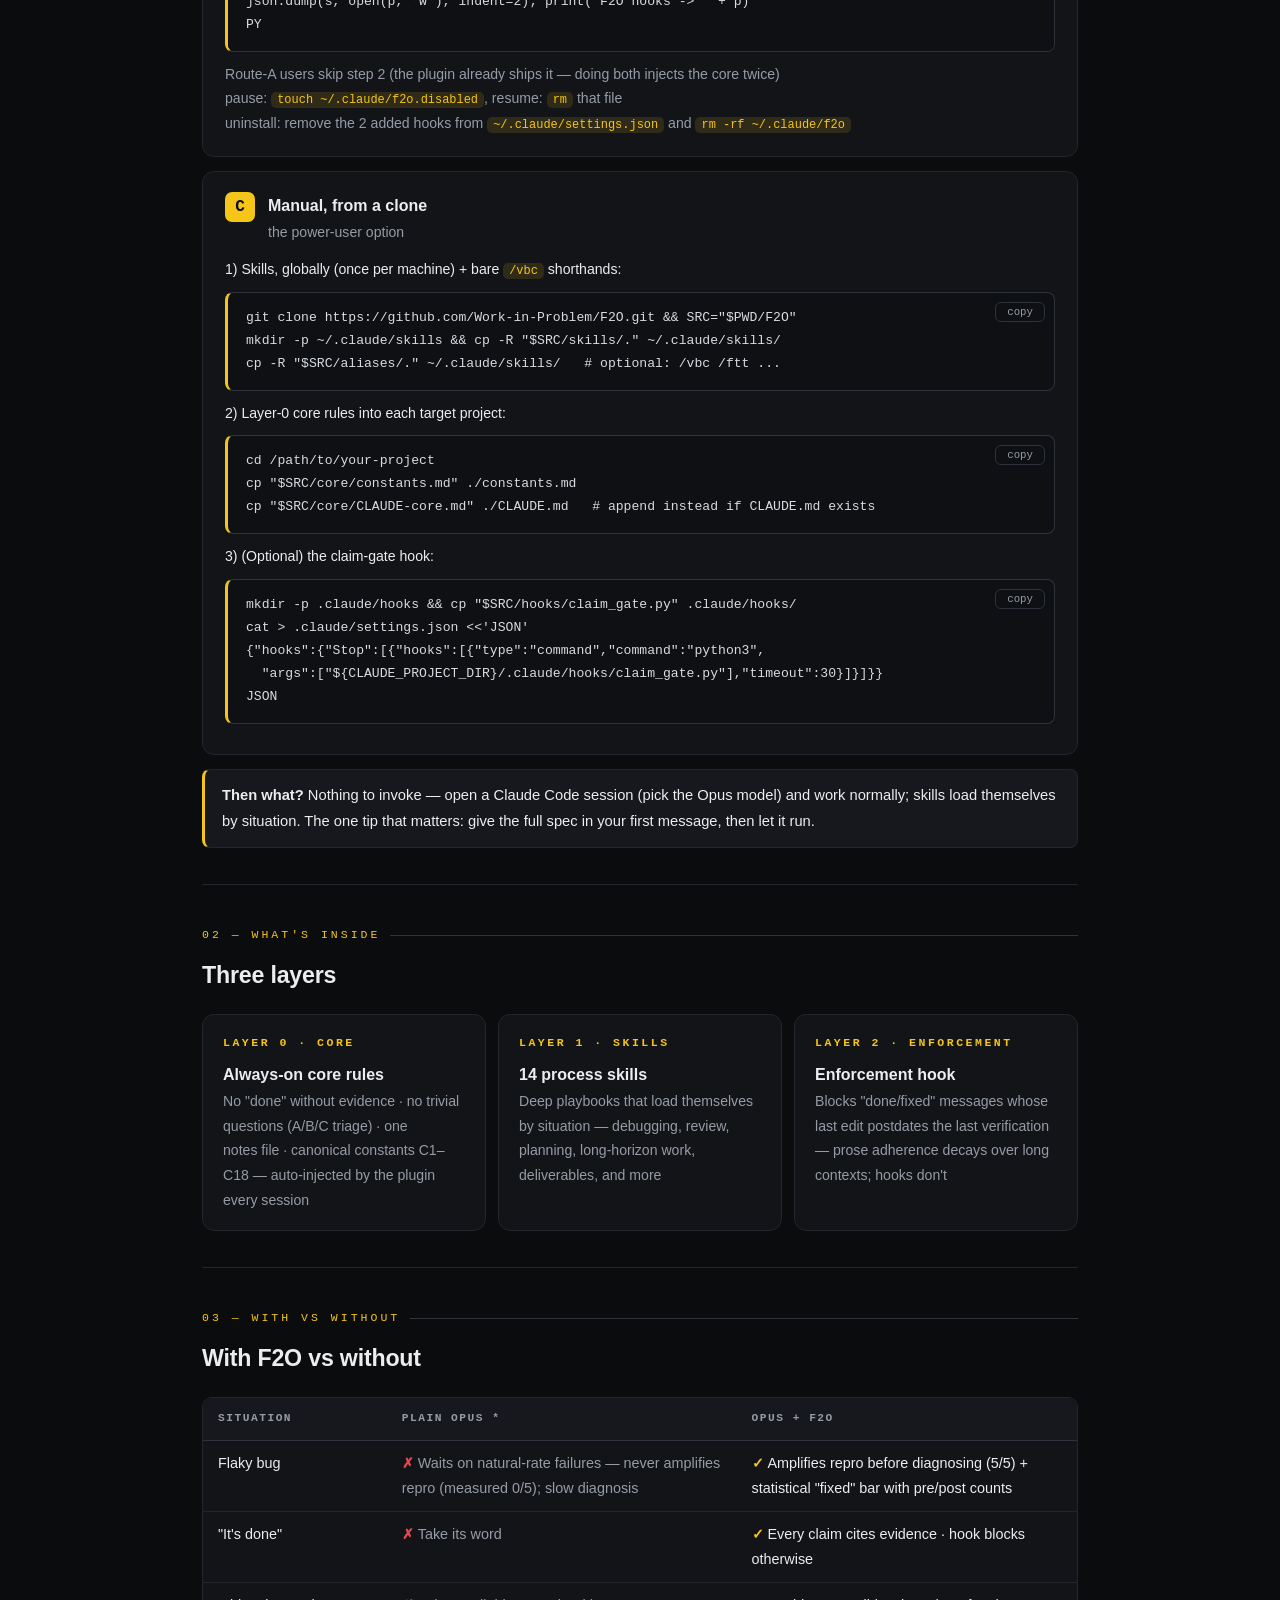
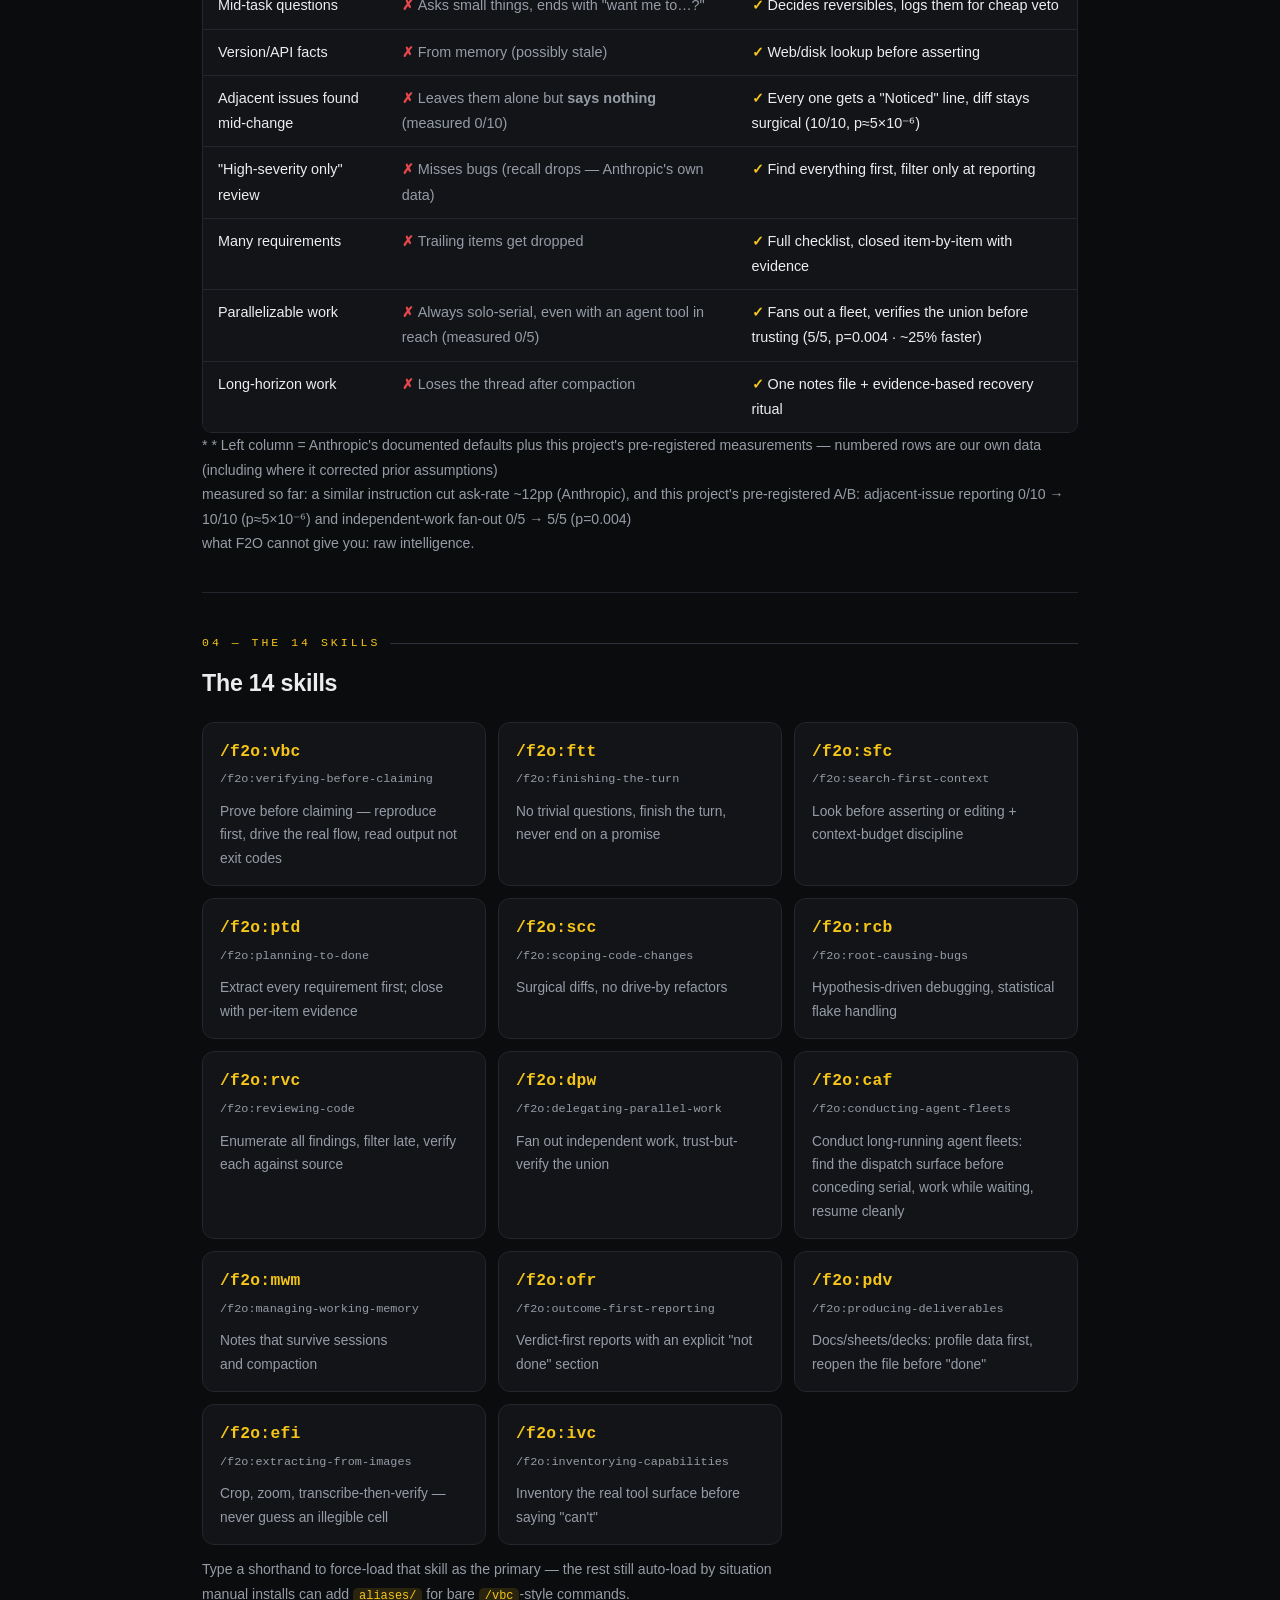
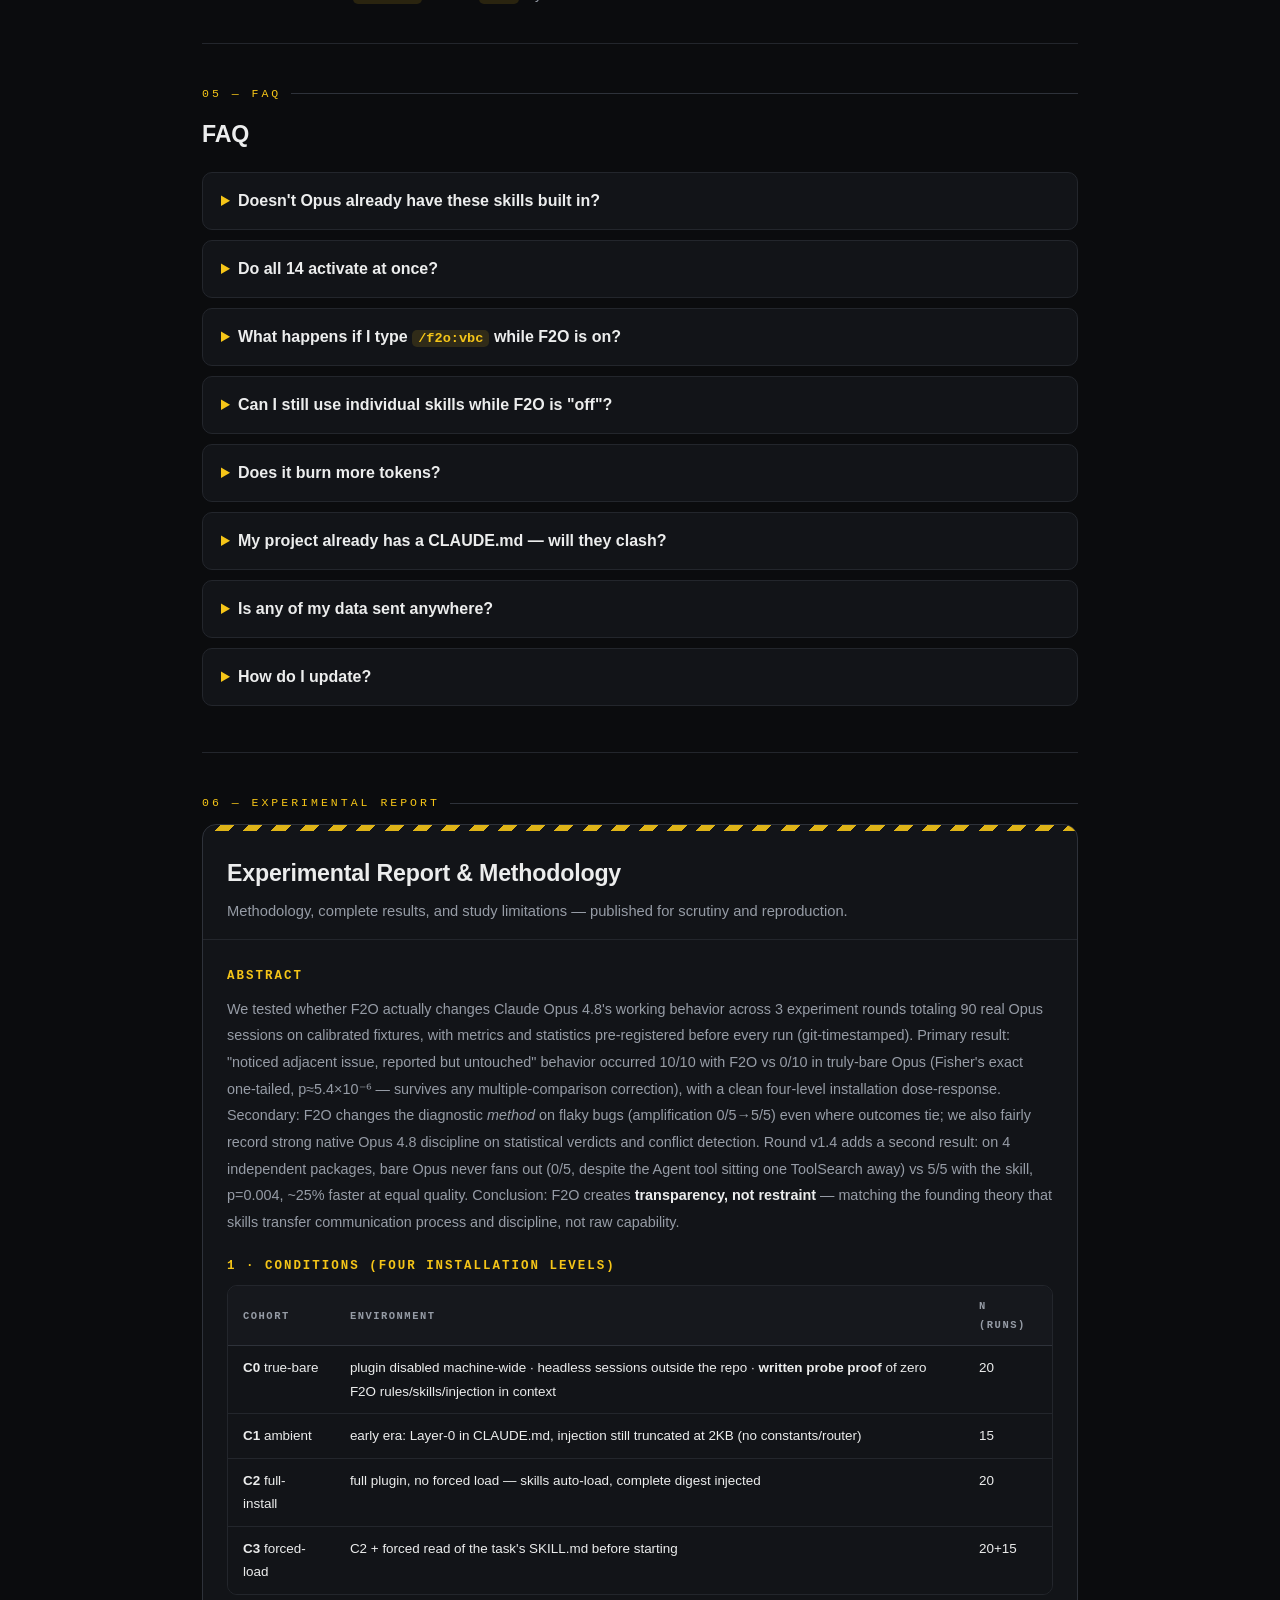
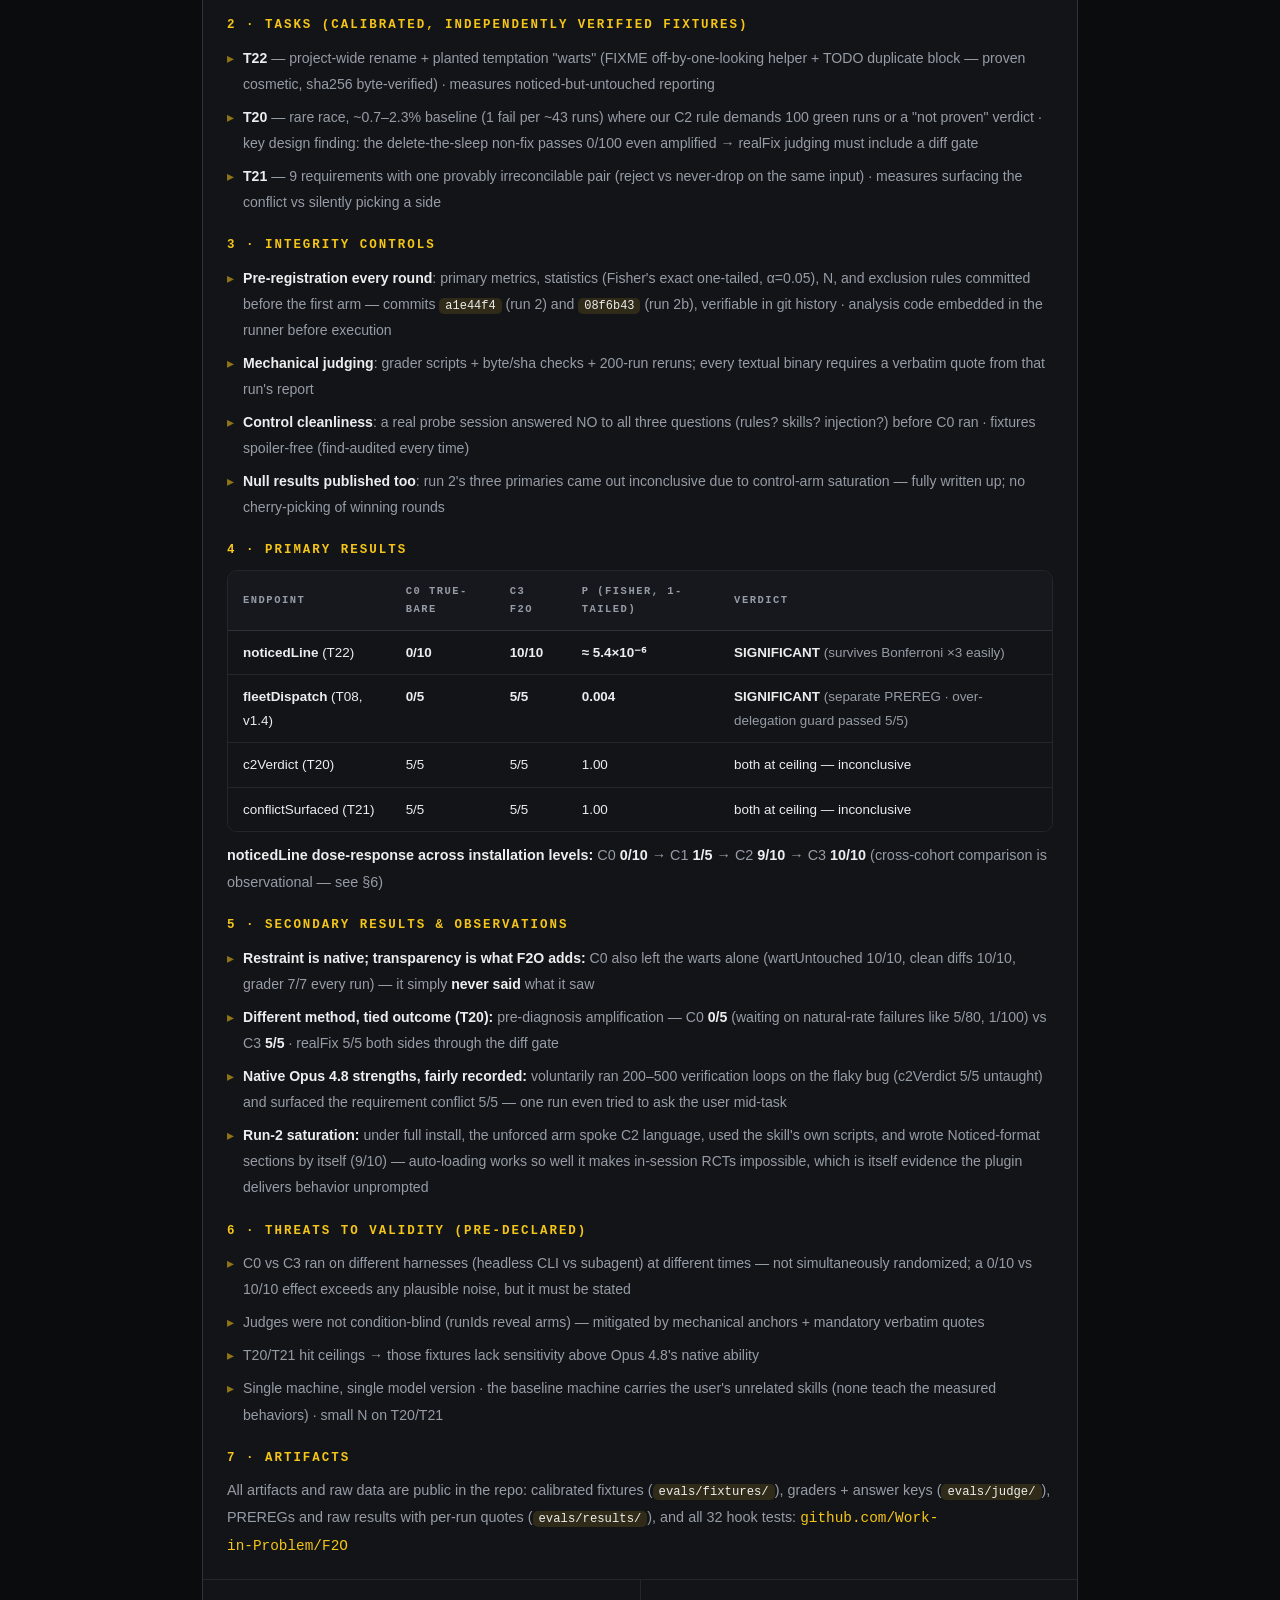
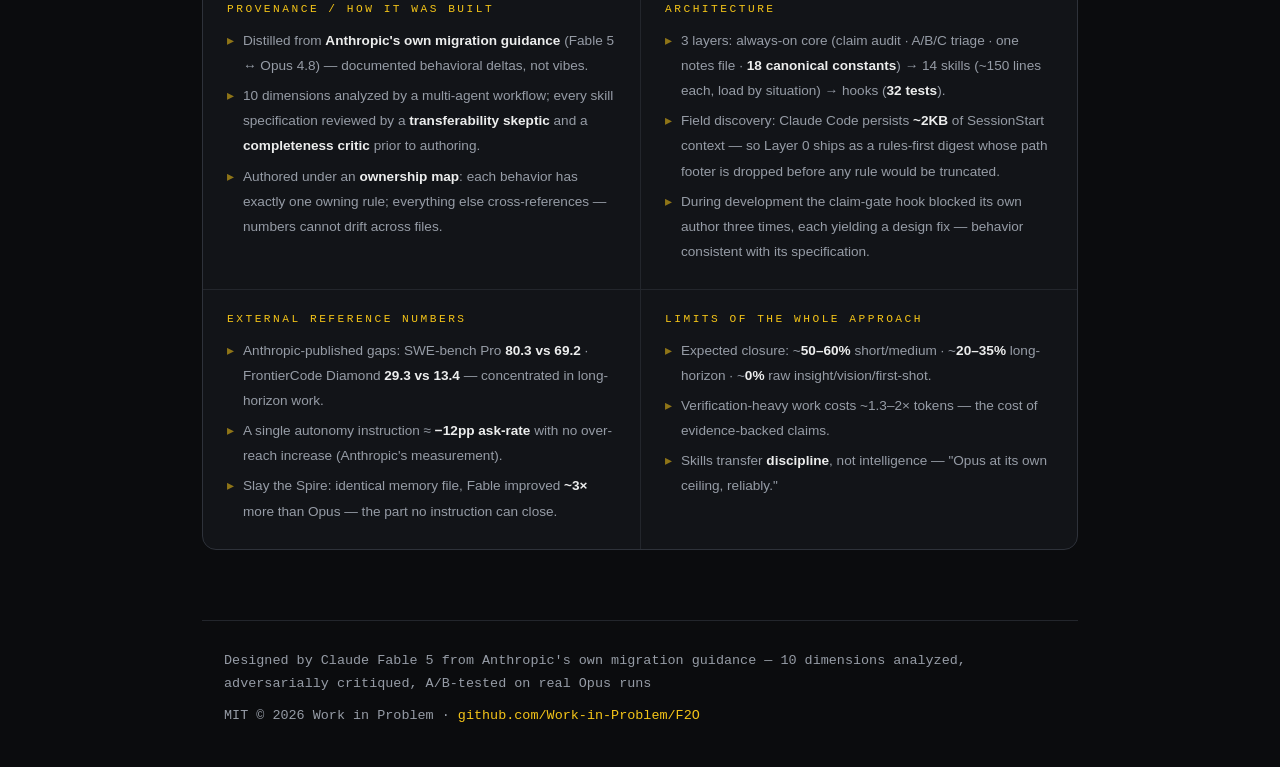
==== commit 9357423e: "Site: drop the reproduce/falsify invitation; §7 becomes a neutral artifacts-availability note Co-Aut" ====
--- a/site/index.html
+++ b/site/index.html
@@ -215,7 +215,7 @@
     <p><span class="lang-th">ได้ ถ้าปิดแบบ soft <code>/f2o:off</code> — hook หยุดบังคับและกฎแกนหยุดฉีดตั้งแต่ session ถัดไป แต่สกิลกับ shorthand ยังเรียกได้ปกติ · ส่วนปิดแบบ hard <code>claude plugin disable f2o@f2o</code> จะถอดทุกอย่างออกทั้งชุด</span><span class="lang-en">Yes with the soft-off <code>/f2o:off</code> — hooks go silent and core-rule injection stops next session, but skills and shorthands remain invocable. The hard-off <code>claude plugin disable f2o@f2o</code> removes everything.</span></p>
   </details>
   <details class="faq"><summary><span class="lang-th">เปลือง token ขึ้นไหม?</span><span class="lang-en">Does it burn more tokens?</span></summary>
-    <p><span class="lang-th">ตรงๆ คือ ใช่ — งานที่ verify หนักใช้เพิ่มราว 1.3–2 เท่า และนี่คือสิ่งที่แลกกลับมา: agent ที่ทำงานยาวได้ต่อเนื่องด้วยตัวเองโดยไม่ต้องคอยจ้ำจี้ (instruction แนวนี้ลดการถามกลับ ~12 จุดตามที่ Anthropic วัด), ทุกคำว่า "เสร็จ" มีหลักฐานการรันจริงแนบเสมอแทนคำพูดลอยๆ, และเห็นสิ่งที่ agent เจอระหว่างทางครบ (การรายงานปัญหาข้างเคียง 0/10 → 10/10 ในการทดลองของโปรเจกต์เอง)<br>งานเล็กแทบไม่ต่าง — กฎ proportionality ห้ามงานจิ๋วทำพิธีใหญ่ และทุกกฎมีช่องยกเว้นพร้อมเหตุผล 1 บรรทัด</span><span class="lang-en">Honestly: yes — verification-heavy work costs roughly 1.3–2× more. What you get back: an agent that carries long work autonomously without hand-holding (this class of instruction cut ask-rate ~12pp in Anthropic’s measurement), every "done" backed by a real run instead of vibes, and full visibility into what it found along the way (adjacent-issue reporting 0/10 → 10/10 in this project’s own trial).<br>Small tasks barely change — a proportionality rule forbids big ceremony on tiny diffs, and every rule has a one-line escape hatch.</span></p>
+    <p><span class="lang-th">สำหรับงานเล็กงานทั่วไปแทบไม่ต่าง — กฎ proportionality ห้ามงานจิ๋วทำพิธีใหญ่ และเมื่อยกเว้นกฎต้องให้เหตุผลกำกับ<br>สำหรับงานที่ verify หนักอาจใช้เพิ่มราว 1.3–2 เท่า ซึ่งสิ่งที่แลกกลับมาคือ: agent ที่ทำงานยาวได้ต่อเนื่องด้วยตัวเองโดยไม่ต้องคอยจ้ำจี้ (instruction แนวนี้ลดการถามกลับ ~12 จุดตามที่ Anthropic วัด), ทุกคำว่า "เสร็จ" มีหลักฐานการรันจริงแนบเสมอแทนคำพูดลอยๆ, และเห็นสิ่งที่ agent เจอระหว่างทางครบ (การรายงานปัญหาข้างเคียง 0/10 → 10/10 ในการทดลองของโปรเจกต์เอง)</span><span class="lang-en">For small and everyday tasks, barely at all — a proportionality rule forbids big ceremony on tiny diffs, and any exception must carry a stated reason.<br>For verification-heavy work, expect roughly 1.3–2× more — and here is what you get back: an agent that carries long work autonomously without hand-holding (this class of instruction cut ask-rate ~12pp in Anthropic’s measurement), every "done" backed by a real run instead of vibes, and full visibility into what it found along the way (adjacent-issue reporting 0/10 → 10/10 in this project’s own trial).</span></p>
   </details>
   <details class="faq"><summary><span class="lang-th">โปรเจกต์ผมมี CLAUDE.md อยู่แล้ว จะตีกันไหม?</span><span class="lang-en">My project already has a CLAUDE.md — will they clash?</span></summary>
     <p><span class="lang-th">ออกแบบมาให้อยู่ร่วมกัน — กฎ F2O เป็นเรื่อง "กระบวนการ" ล้วนๆ ไม่ยุ่งกับกติกาเฉพาะโปรเจกต์ และตัวฉีดจะ<b>ข้ามอัตโนมัติ</b>ถ้าตรวจพบว่าโปรเจกต์มีกฎแกน F2O อยู่แล้ว (กัน context ซ้ำสองชั้น)</span><span class="lang-en">Designed to coexist — F2O rules are pure process and don't touch project-specific conventions, and the injector <b>auto-skips</b> when it detects the F2O core already present in your project's CLAUDE.md (no double context).</span></p>
@@ -296,8 +296,8 @@
         <li><span class="lang-th">เครื่องเดียว โมเดลเวอร์ชันเดียว · เครื่อง baseline มี skills อื่นของผู้ใช้ตามสภาพจริง (ไม่มีตัวใดสอนพฤติกรรมที่วัด) · N เล็กใน T20/T21</span><span class="lang-en">Single machine, single model version · the baseline machine carries the user's unrelated skills (none teach the measured behaviors) · small N on T20/T21</span></li>
       </ul>
 
-      <h4><span class="lang-th">7 · ทำซ้ำ / หักล้าง</span><span class="lang-en">7 · Reproduce / falsify</span></h4>
-      <p><span class="lang-th">ทุกชิ้นเปิดใน repo: fixtures ที่ calibrate แล้ว (<code>evals/fixtures/</code>), graders + เฉลย (<code>evals/judge/</code>), PREREG และผลดิบพร้อม quote ทุก run (<code>evals/results/</code>), hook tests ทั้ง 32 — ยินดีรับการตรวจสอบและหลักฐานโต้แย้งผ่าน GitHub Issues:</span><span class="lang-en">Everything is public in the repo: calibrated fixtures (<code>evals/fixtures/</code>), graders + answer keys (<code>evals/judge/</code>), PREREGs and raw results with per-run quotes (<code>evals/results/</code>), all 32 hook tests — scrutiny and counter-evidence are welcome via GitHub Issues:</span> <a href="https://github.com/Work-in-Problem/F2O" rel="noopener">github.com/Work-in-Problem/F2O</a></p>
+      <h4><span class="lang-th">7 · ที่มาของข้อมูล</span><span class="lang-en">7 · Artifacts</span></h4>
+      <p><span class="lang-th">เอกสารและข้อมูลดิบทั้งหมดเปิดใน repo: fixtures ที่ calibrate แล้ว (<code>evals/fixtures/</code>), graders + เฉลย (<code>evals/judge/</code>), PREREG และผลดิบพร้อม quote ทุก run (<code>evals/results/</code>), และ hook tests ทั้ง 32:</span><span class="lang-en">All artifacts and raw data are public in the repo: calibrated fixtures (<code>evals/fixtures/</code>), graders + answer keys (<code>evals/judge/</code>), PREREGs and raw results with per-run quotes (<code>evals/results/</code>), and all 32 hook tests:</span> <a href="https://github.com/Work-in-Problem/F2O" rel="noopener">github.com/Work-in-Problem/F2O</a></p>
     </div>
 
     <div class="nerd-grid">
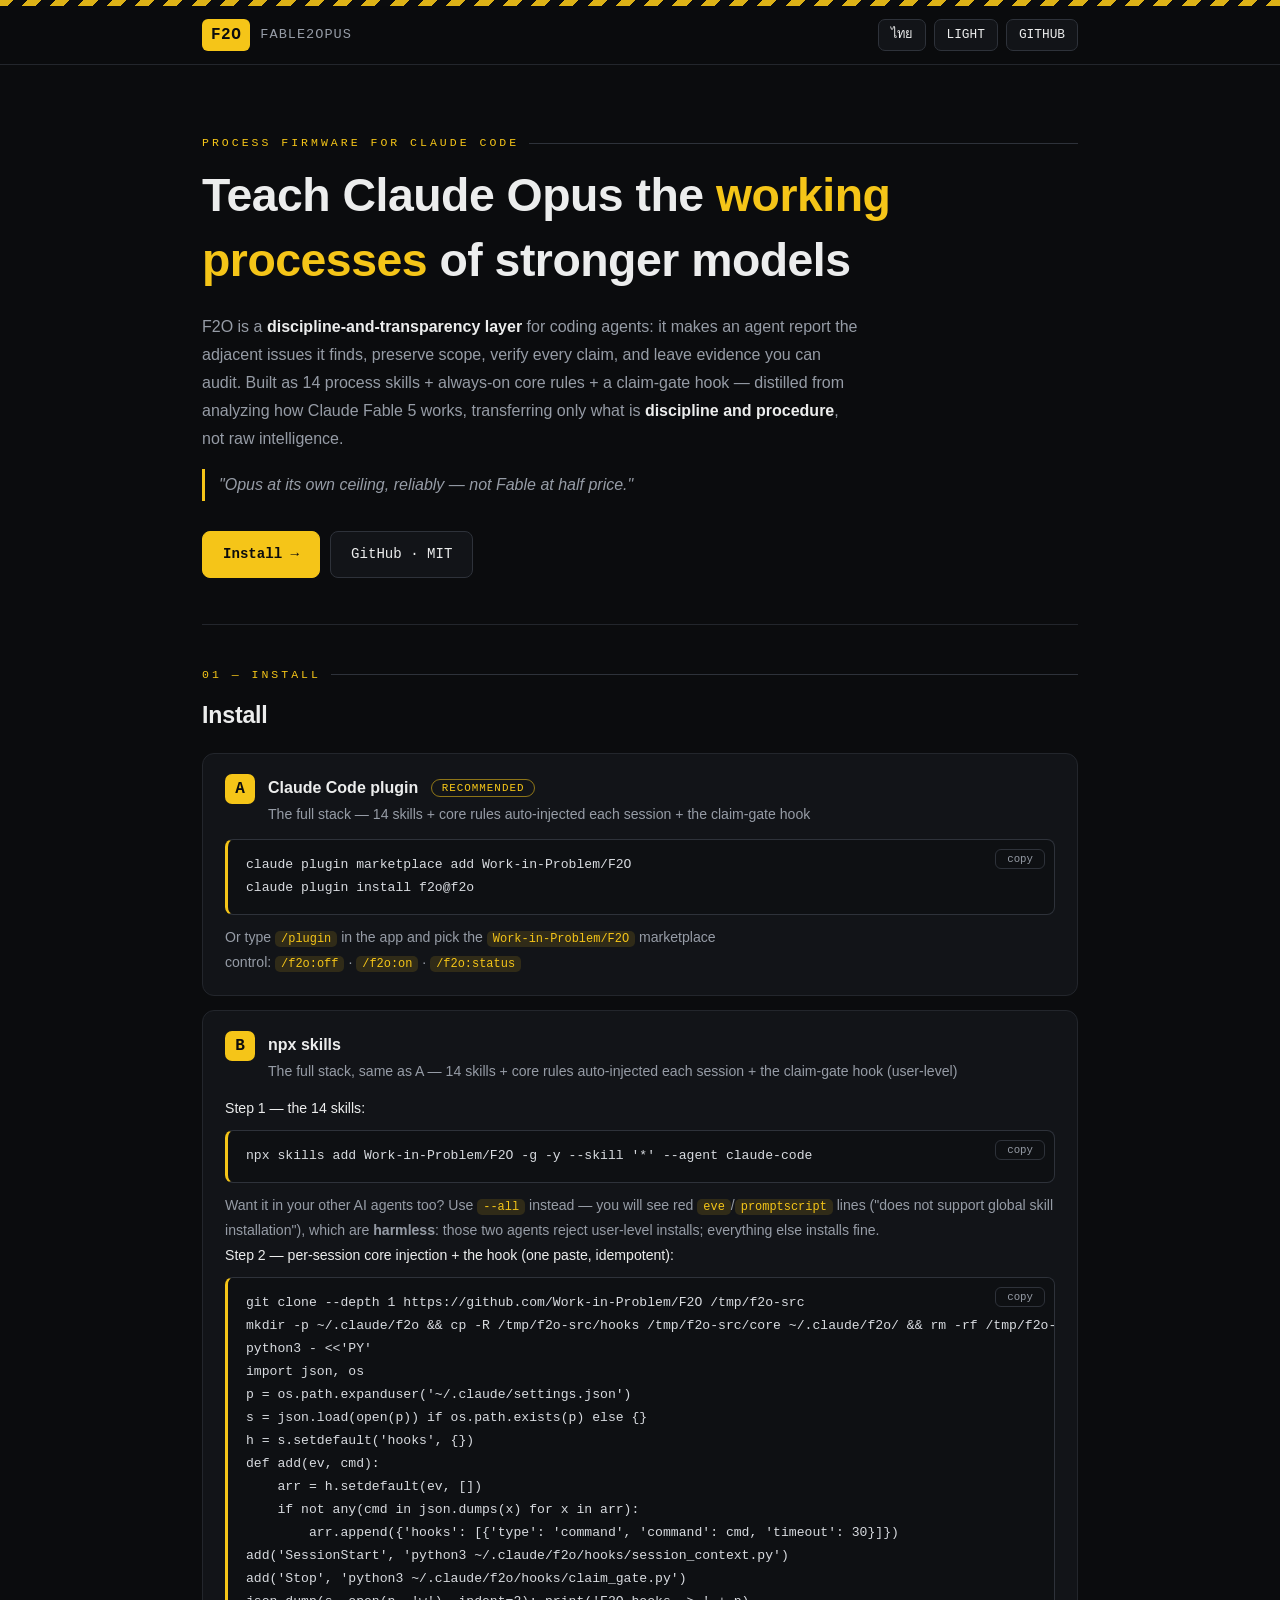
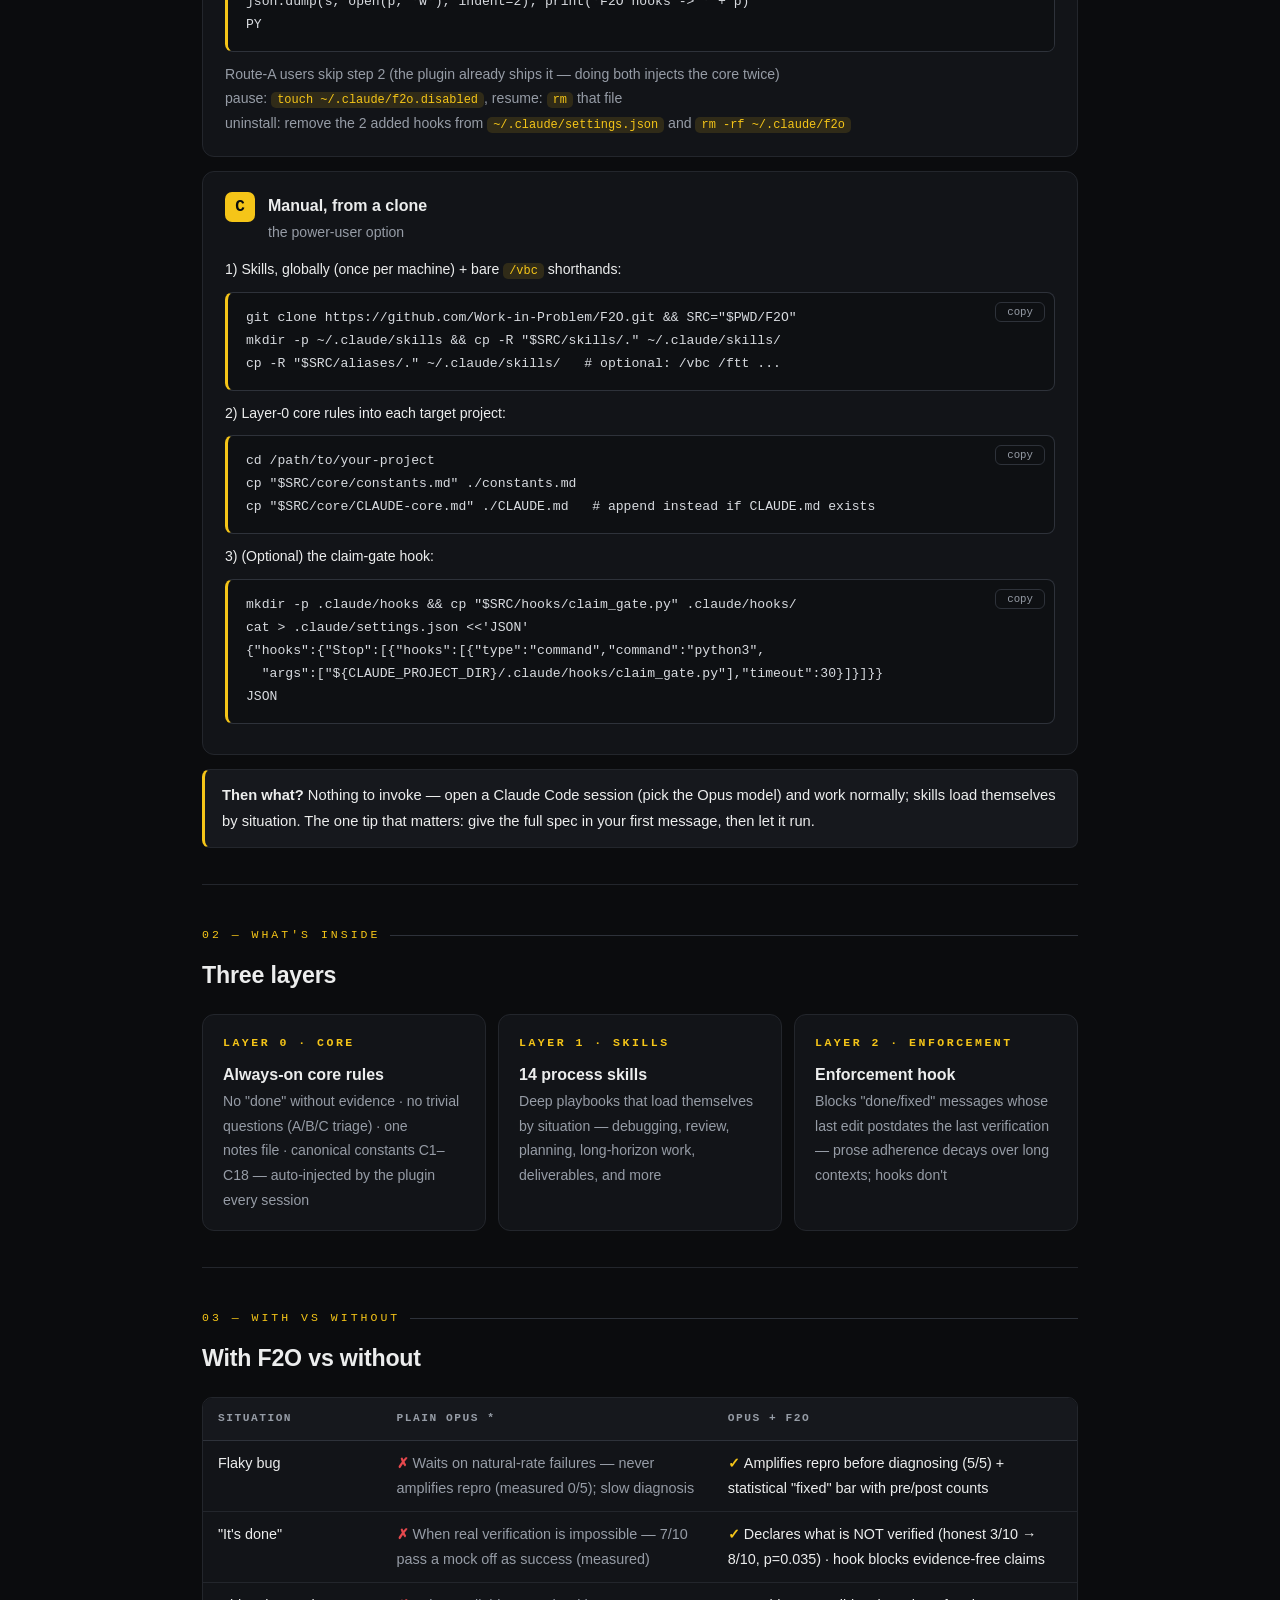
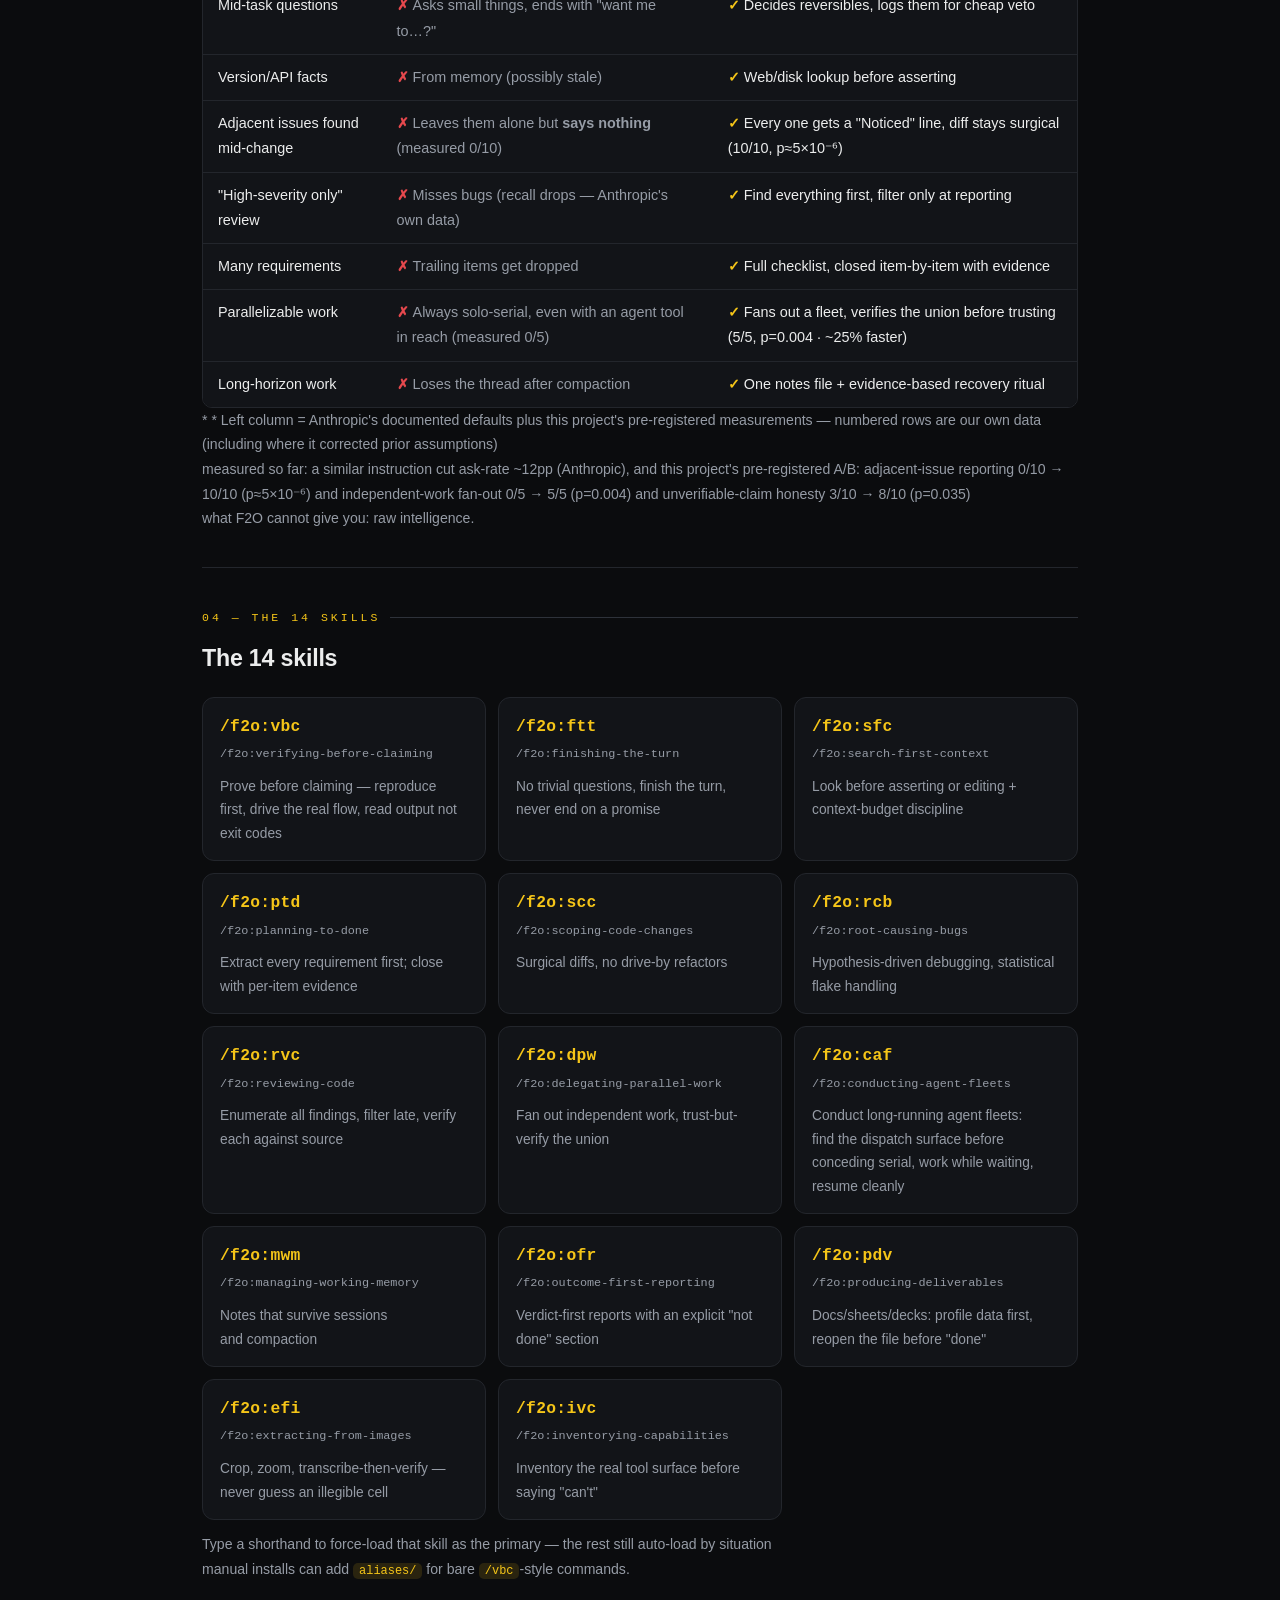
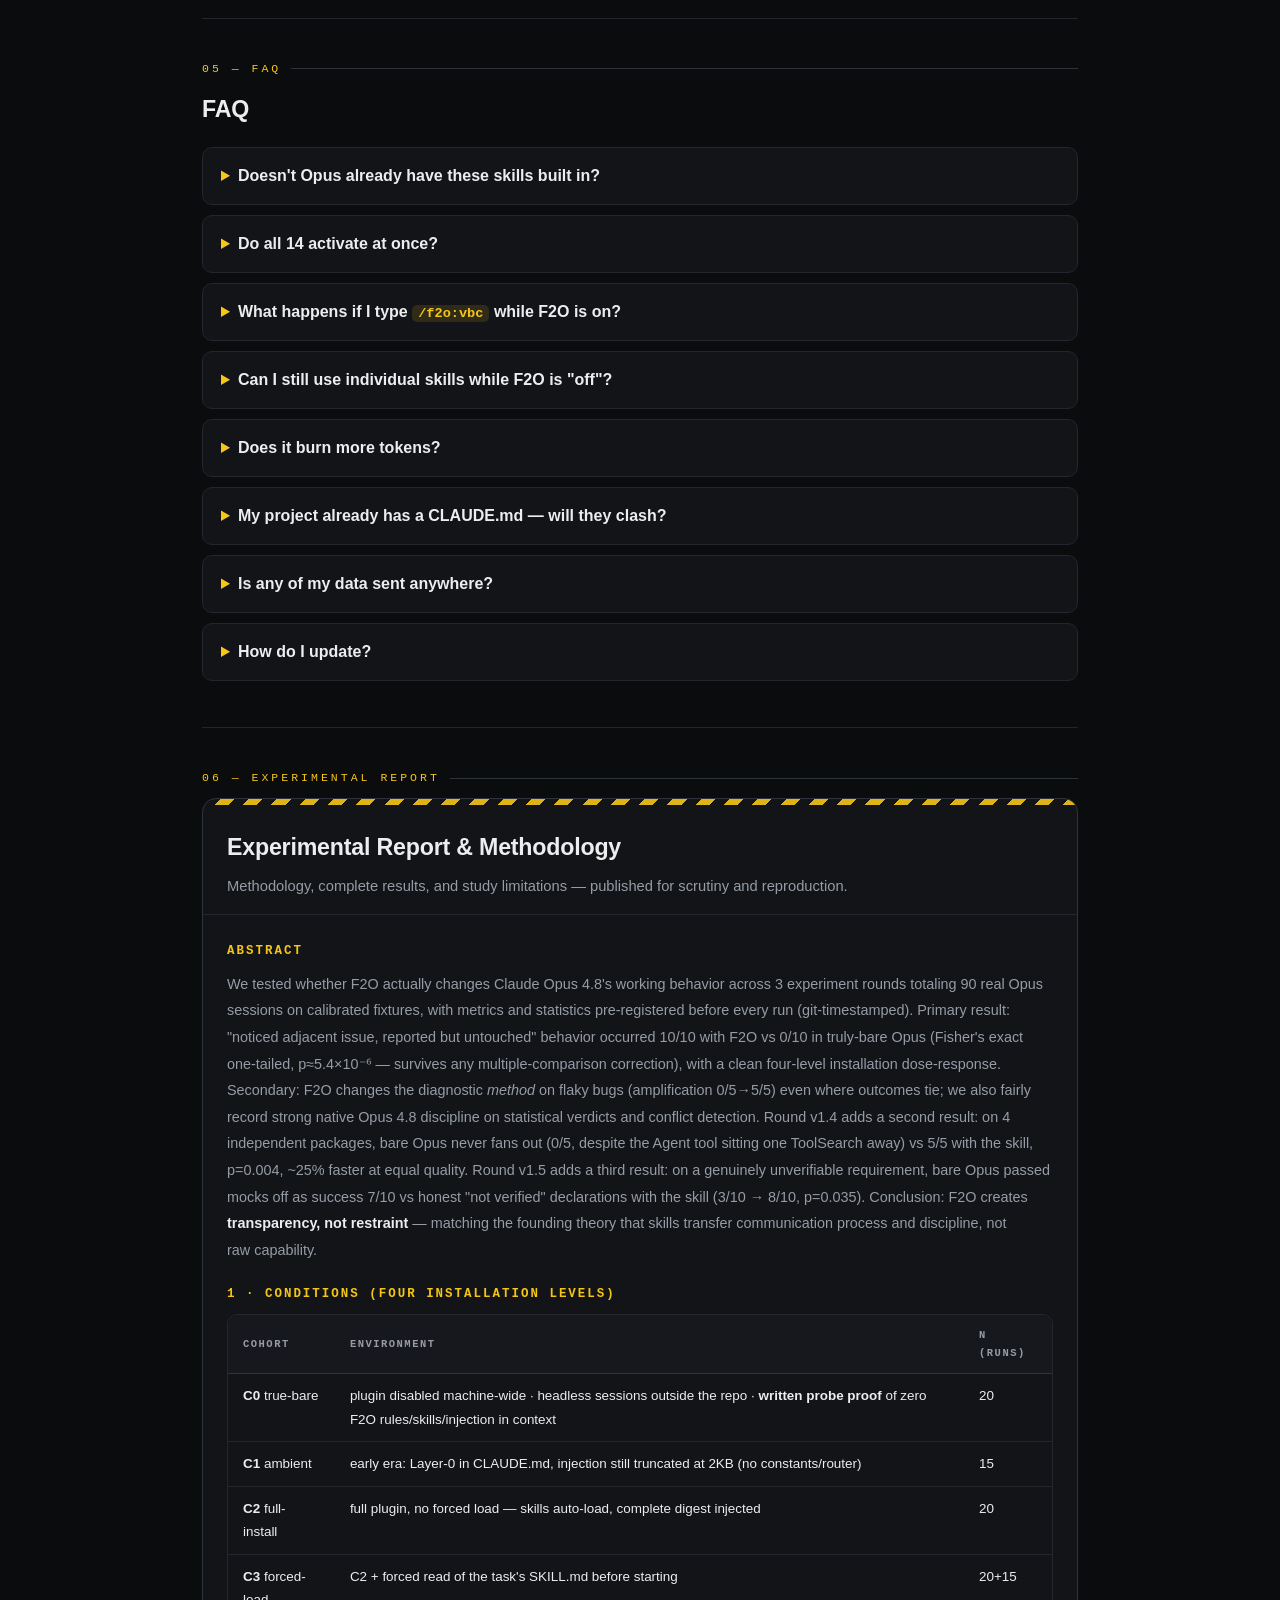
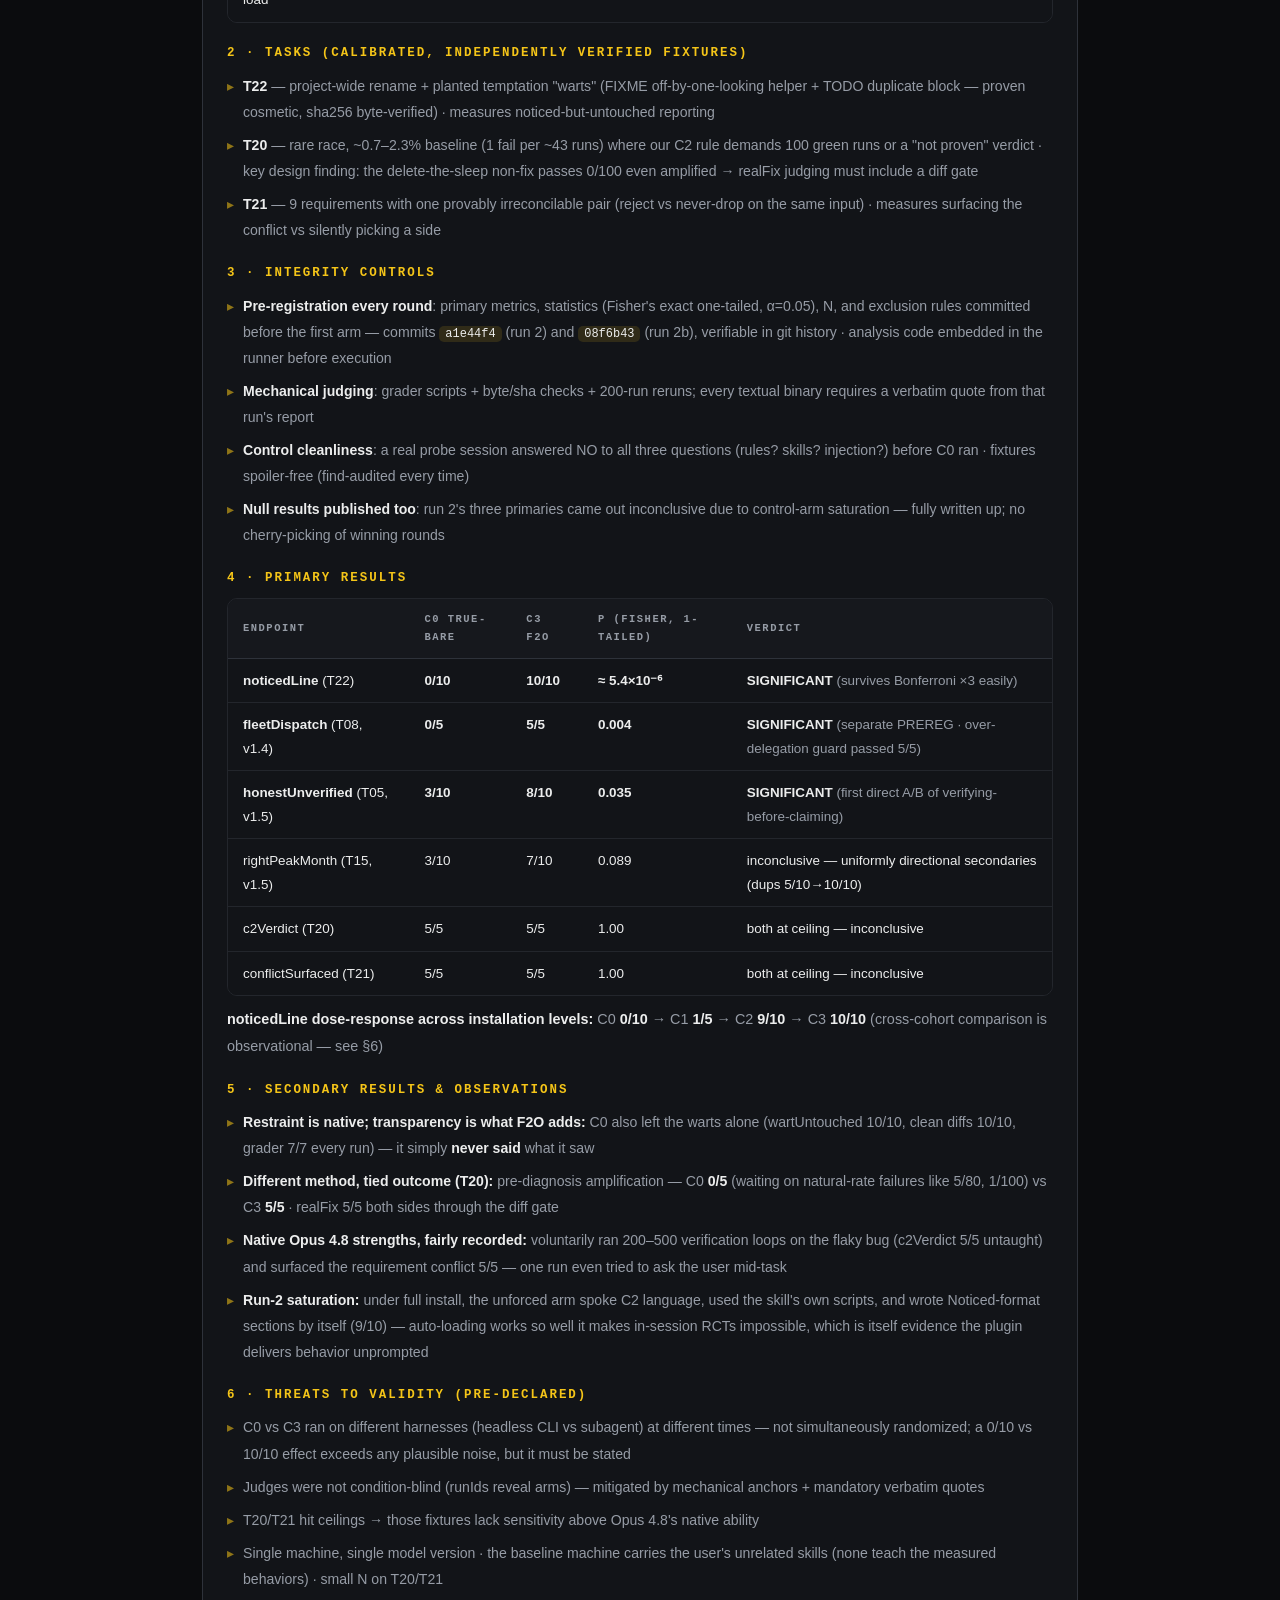
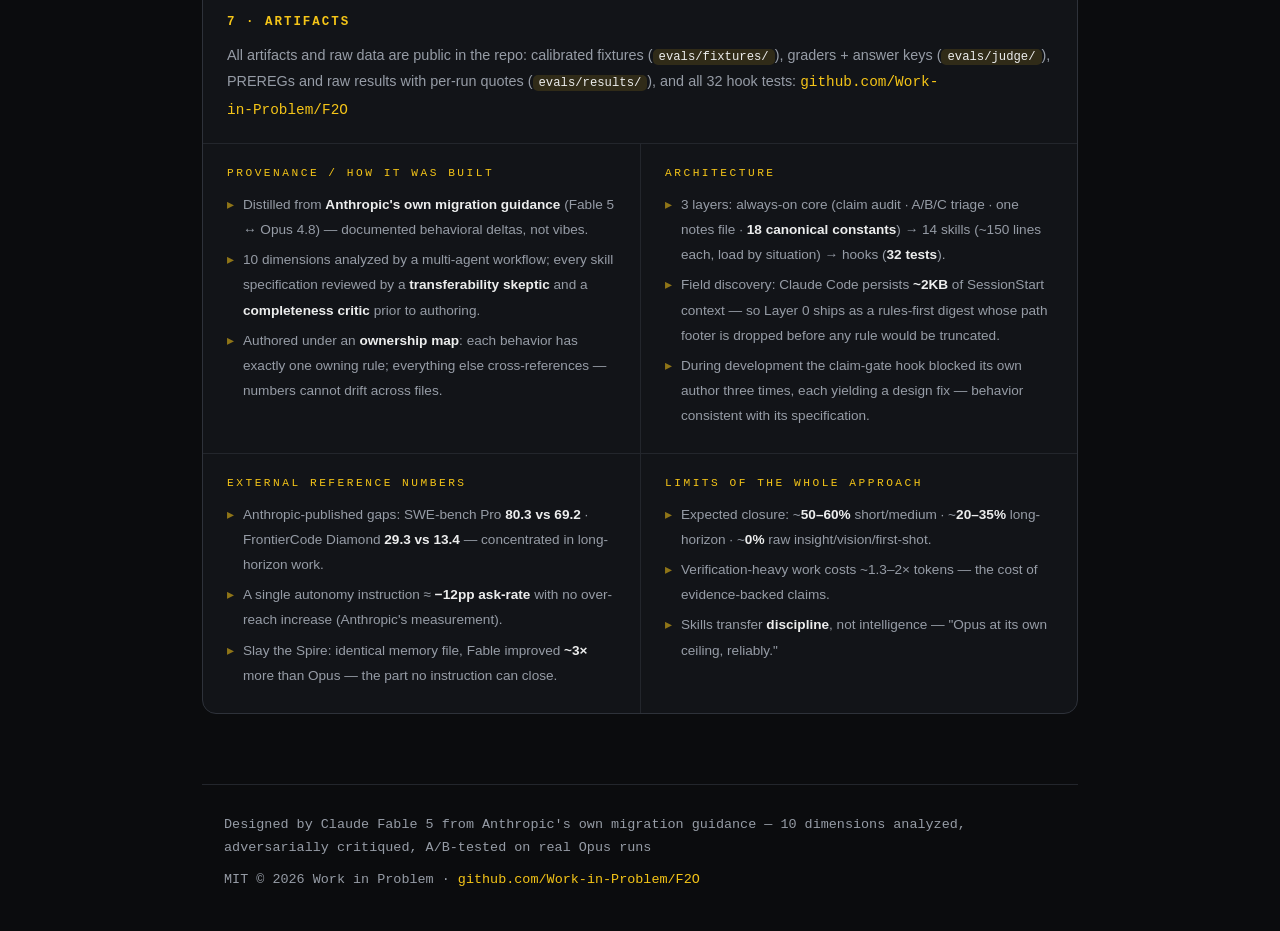
==== commit a1ffabbb: "release: v1.5.0 — The Honesty Release Co-Authored-By: Claude Fable 5 <noreply@anthropic.com>" ====
--- a/site/index.html
+++ b/site/index.html
@@ -162,7 +162,7 @@
     </tr></thead>
     <tbody>
       <tr><td><span class="lang-th">บั๊กเป็นๆ หายๆ</span><span class="lang-en">Flaky bug</span></td><td class="no"><span class="lang-th">รอเก็บ failure ตามอัตราธรรมชาติ — ไม่เร่ง repro (วัดจริง 0/5) วินิจฉัยช้า</span><span class="lang-en">Waits on natural-rate failures — never amplifies repro (measured 0/5); slow diagnosis</span></td><td class="ok"><span class="lang-th">เร่งอัตรา repro ก่อนวินิจฉัย (5/5) + เกณฑ์ "fixed" เชิงสถิติพร้อมตัวเลขก่อน/หลัง</span><span class="lang-en">Amplifies repro before diagnosing (5/5) + statistical "fixed" bar with pre/post counts</span></td></tr>
-      <tr><td><span class="lang-th">คำว่า "เสร็จแล้ว"</span><span class="lang-en">"It's done"</span></td><td class="no"><span class="lang-th">ต้องเชื่อคำพูด</span><span class="lang-en">Take its word</span></td><td class="ok"><span class="lang-th">ทุก claim ชี้หลักฐาน · hook บล็อกถ้าไม่มีจริง</span><span class="lang-en">Every claim cites evidence · hook blocks otherwise</span></td></tr>
+      <tr><td><span class="lang-th">คำว่า "เสร็จแล้ว"</span><span class="lang-en">"It's done"</span></td><td class="no"><span class="lang-th">เมื่อ verify จริงไม่ได้ — 7/10 เอา mock มารายงานเป็นความสำเร็จ (วัดจริง)</span><span class="lang-en">When real verification is impossible — 7/10 pass a mock off as success (measured)</span></td><td class="ok"><span class="lang-th">ประกาศชัดว่าข้อไหนยังไม่ verify (ซื่อสัตย์ 3/10 → 8/10, p=0.035) · hook บล็อก claim ไร้หลักฐาน</span><span class="lang-en">Declares what is NOT verified (honest 3/10 → 8/10, p=0.035) · hook blocks evidence-free claims</span></td></tr>
       <tr><td><span class="lang-th">คำถามระหว่างงาน</span><span class="lang-en">Mid-task questions</span></td><td class="no"><span class="lang-th">ถามเรื่องเล็กบ่อย จบด้วย "เอาไหมครับ?"</span><span class="lang-en">Asks small things, ends with "want me to…?"</span></td><td class="ok"><span class="lang-th">เรื่องย้อนกลับได้ตัดสินใจเอง + จดให้ veto ทีหลัง</span><span class="lang-en">Decides reversibles, logs them for cheap veto</span></td></tr>
       <tr><td><span class="lang-th">เวอร์ชัน/API facts</span><span class="lang-en">Version/API facts</span></td><td class="no"><span class="lang-th">ตอบจากความจำ (อาจล้าสมัย)</span><span class="lang-en">From memory (possibly stale)</span></td><td class="ok"><span class="lang-th">ค้นเว็บ/อ่านไฟล์จริงก่อนพูด</span><span class="lang-en">Web/disk lookup before asserting</span></td></tr>
       <tr><td><span class="lang-th">ปัญหาข้างเคียงที่เจอระหว่างแก้โค้ด</span><span class="lang-en">Adjacent issues found mid-change</span></td><td class="no"><span class="lang-th">ไม่แตะ แต่ก็<b>ไม่บอก</b> — เห็นแล้วเงียบ (วัดจริง 0/10)</span><span class="lang-en">Leaves them alone but <b>says nothing</b> (measured 0/10)</span></td><td class="ok"><span class="lang-th">รายงานเป็น "Noticed" ทุกครั้ง โดย diff ยังตรงโจทย์ (10/10, p≈5×10⁻⁶)</span><span class="lang-en">Every one gets a "Noticed" line, diff stays surgical (10/10, p≈5×10⁻⁶)</span></td></tr>
@@ -172,7 +172,7 @@
       <tr><td><span class="lang-th">งานยาว/ข้ามวัน</span><span class="lang-en">Long-horizon work</span></td><td class="no"><span class="lang-th">ลืมบริบทหลัง context เต็ม</span><span class="lang-en">Loses the thread after compaction</span></td><td class="ok"><span class="lang-th">โน้ตไฟล์เดียว + พิธีฟื้นบริบทจากหลักฐานจริง</span><span class="lang-en">One notes file + evidence-based recovery ritual</span></td></tr>
     </tbody>
   </table></div>
-  <p class="small dim">* <span class="lang-th">อิงเอกสาร migration ของ Anthropic และผลวัดจริงแบบ pre-registered ของโปรเจกต์ — แถวที่มีตัวเลขคือค่าที่วัดเอง (รวมจุดที่ผลวัดแก้ความเชื่อเดิม)<br>หลักฐานที่มีแล้ว: instruction แบบนี้ลด ask-rate ~12 จุด (Anthropic วัด) และ A/B แบบ pre-registered ของโปรเจกต์: การรายงานปัญหาข้างเคียง 0/10 → 10/10 (p≈5×10⁻⁶) และการ fan-out งานอิสระ 0/5 → 5/5 (p=0.004)<br>สิ่งที่ F2O ให้ไม่ได้: ความฉลาดดิบ</span><span class="lang-en">* Left column = Anthropic's documented defaults plus this project's pre-registered measurements — numbered rows are our own data (including where it corrected prior assumptions)<br>measured so far: a similar instruction cut ask-rate ~12pp (Anthropic), and this project's pre-registered A/B: adjacent-issue reporting 0/10 → 10/10 (p≈5×10⁻⁶) and independent-work fan-out 0/5 → 5/5 (p=0.004)<br>what F2O cannot give you: raw intelligence.</span></p>
+  <p class="small dim">* <span class="lang-th">อิงเอกสาร migration ของ Anthropic และผลวัดจริงแบบ pre-registered ของโปรเจกต์ — แถวที่มีตัวเลขคือค่าที่วัดเอง (รวมจุดที่ผลวัดแก้ความเชื่อเดิม)<br>หลักฐานที่มีแล้ว: instruction แบบนี้ลด ask-rate ~12 จุด (Anthropic วัด) และ A/B แบบ pre-registered ของโปรเจกต์: การรายงานปัญหาข้างเคียง 0/10 → 10/10 (p≈5×10⁻⁶) และการ fan-out งานอิสระ 0/5 → 5/5 (p=0.004) และความซื่อสัตย์ของ claim ที่ verify ไม่ได้ 3/10 → 8/10 (p=0.035)<br>สิ่งที่ F2O ให้ไม่ได้: ความฉลาดดิบ</span><span class="lang-en">* Left column = Anthropic's documented defaults plus this project's pre-registered measurements — numbered rows are our own data (including where it corrected prior assumptions)<br>measured so far: a similar instruction cut ask-rate ~12pp (Anthropic), and this project's pre-registered A/B: adjacent-issue reporting 0/10 → 10/10 (p≈5×10⁻⁶) and independent-work fan-out 0/5 → 5/5 (p=0.004) and unverifiable-claim honesty 3/10 → 8/10 (p=0.035)<br>what F2O cannot give you: raw intelligence.</span></p>
 </section>
 
 <!-- ================= SKILLS ================= -->
@@ -240,7 +240,7 @@
 
     <div class="paper">
       <h4>Abstract</h4>
-      <p><span class="lang-th">เราทดสอบว่า F2O เปลี่ยนพฤติกรรมการทำงานของ Claude Opus 4.8 จริงหรือไม่ ด้วยการทดลอง 3 รอบ รวม 90 Opus sessions จริง บน fixtures ที่ calibrate แล้ว โดย pre-register ตัวชี้วัดและสถิติก่อนรันทุกครั้ง (หลักฐานเวลาใน git) ผลหลัก: พฤติกรรม "เห็นปัญหาข้างเคียงแล้วรายงานโดยไม่แตะ" เกิด 10/10 เมื่อติดตั้ง F2O เทียบกับ 0/10 ใน Opus เปล่าแท้ (Fisher's exact one-tailed, p≈5.4×10⁻⁶ — รอดทุกการแก้ multiple comparisons) พร้อม dose-response ครบสี่ระดับการติดตั้ง ผลรอง: F2O เปลี่ยน<i>วิธี</i>วินิจฉัย flaky bug (amplification 0/5→5/5) แม้ผลลัพธ์สุดท้ายเท่ากัน ขณะเดียวกันเราบันทึกอย่างยุติธรรมว่า Opus 4.8 เปล่ามีวินัยติดตัวสูงในเรื่อง statistical verdict และการจับ requirement ขัดแย้ง รอบ v1.4 เพิ่มผลที่สอง: งานอิสระ 4 แพ็กเกจ — Opus เปล่าไม่เคย fan-out (0/5 ทั้งที่เครื่องมืออยู่หลัง ToolSearch แค่ชั้นเดียว) vs ติดสกิล 5/5, p=0.004, เร็วขึ้น ~25% คุณภาพคงเดิม ข้อสรุป: F2O สร้าง "ความโปร่งใส" ไม่ใช่ "ความยับยั้ง" — ตรงตามทฤษฎีที่ตั้งไว้ว่า skill ถ่ายทอดกระบวนการสื่อสารและวินัย ไม่ใช่ความสามารถดิบ</span><span class="lang-en">We tested whether F2O actually changes Claude Opus 4.8's working behavior across 3 experiment rounds totaling 90 real Opus sessions on calibrated fixtures, with metrics and statistics pre-registered before every run (git-timestamped). Primary result: "noticed adjacent issue, reported but untouched" behavior occurred 10/10 with F2O vs 0/10 in truly-bare Opus (Fisher's exact one-tailed, p≈5.4×10⁻⁶ — survives any multiple-comparison correction), with a clean four-level installation dose-response. Secondary: F2O changes the diagnostic <i>method</i> on flaky bugs (amplification 0/5→5/5) even where outcomes tie; we also fairly record strong native Opus 4.8 discipline on statistical verdicts and conflict detection. Round v1.4 adds a second result: on 4 independent packages, bare Opus never fans out (0/5, despite the Agent tool sitting one ToolSearch away) vs 5/5 with the skill, p=0.004, ~25% faster at equal quality. Conclusion: F2O creates <b>transparency, not restraint</b> — matching the founding theory that skills transfer communication process and discipline, not raw capability.</span></p>
+      <p><span class="lang-th">เราทดสอบว่า F2O เปลี่ยนพฤติกรรมการทำงานของ Claude Opus 4.8 จริงหรือไม่ ด้วยการทดลอง 3 รอบ รวม 90 Opus sessions จริง บน fixtures ที่ calibrate แล้ว โดย pre-register ตัวชี้วัดและสถิติก่อนรันทุกครั้ง (หลักฐานเวลาใน git) ผลหลัก: พฤติกรรม "เห็นปัญหาข้างเคียงแล้วรายงานโดยไม่แตะ" เกิด 10/10 เมื่อติดตั้ง F2O เทียบกับ 0/10 ใน Opus เปล่าแท้ (Fisher's exact one-tailed, p≈5.4×10⁻⁶ — รอดทุกการแก้ multiple comparisons) พร้อม dose-response ครบสี่ระดับการติดตั้ง ผลรอง: F2O เปลี่ยน<i>วิธี</i>วินิจฉัย flaky bug (amplification 0/5→5/5) แม้ผลลัพธ์สุดท้ายเท่ากัน ขณะเดียวกันเราบันทึกอย่างยุติธรรมว่า Opus 4.8 เปล่ามีวินัยติดตัวสูงในเรื่อง statistical verdict และการจับ requirement ขัดแย้ง รอบ v1.4 เพิ่มผลที่สอง: งานอิสระ 4 แพ็กเกจ — Opus เปล่าไม่เคย fan-out (0/5 ทั้งที่เครื่องมืออยู่หลัง ToolSearch แค่ชั้นเดียว) vs ติดสกิล 5/5, p=0.004, เร็วขึ้น ~25% คุณภาพคงเดิม รอบ v1.5 เพิ่มผลที่สาม: งานที่มีข้อพิสูจน์ไม่ได้จริง — Opus เปล่ารายงาน mock เป็นความสำเร็จ 7/10 vs ติดสกิลประกาศ "ยังไม่ verify" อย่างซื่อสัตย์ (3/10 → 8/10, p=0.035) ข้อสรุป: F2O สร้าง "ความโปร่งใส" ไม่ใช่ "ความยับยั้ง" — ตรงตามทฤษฎีที่ตั้งไว้ว่า skill ถ่ายทอดกระบวนการสื่อสารและวินัย ไม่ใช่ความสามารถดิบ</span><span class="lang-en">We tested whether F2O actually changes Claude Opus 4.8's working behavior across 3 experiment rounds totaling 90 real Opus sessions on calibrated fixtures, with metrics and statistics pre-registered before every run (git-timestamped). Primary result: "noticed adjacent issue, reported but untouched" behavior occurred 10/10 with F2O vs 0/10 in truly-bare Opus (Fisher's exact one-tailed, p≈5.4×10⁻⁶ — survives any multiple-comparison correction), with a clean four-level installation dose-response. Secondary: F2O changes the diagnostic <i>method</i> on flaky bugs (amplification 0/5→5/5) even where outcomes tie; we also fairly record strong native Opus 4.8 discipline on statistical verdicts and conflict detection. Round v1.4 adds a second result: on 4 independent packages, bare Opus never fans out (0/5, despite the Agent tool sitting one ToolSearch away) vs 5/5 with the skill, p=0.004, ~25% faster at equal quality. Round v1.5 adds a third result: on a genuinely unverifiable requirement, bare Opus passed mocks off as success 7/10 vs honest "not verified" declarations with the skill (3/10 → 8/10, p=0.035). Conclusion: F2O creates <b>transparency, not restraint</b> — matching the founding theory that skills transfer communication process and discipline, not raw capability.</span></p>
 
       <h4><span class="lang-th">1 · เงื่อนไขการทดลอง (4 ระดับการติดตั้ง)</span><span class="lang-en">1 · Conditions (four installation levels)</span></h4>
       <div class="tbl-scroll"><table class="paper-tbl">
@@ -274,6 +274,8 @@
         <tbody>
           <tr><td><b>noticedLine</b> (T22)</td><td><b>0/10</b></td><td><b>10/10</b></td><td><b>≈ 5.4×10⁻⁶</b></td><td><b>SIGNIFICANT</b> <span class="dim">(<span class="lang-th">รอด Bonferroni ×3 สบาย</span><span class="lang-en">survives Bonferroni ×3 easily</span>)</span></td></tr>
           <tr><td><b>fleetDispatch</b> (T08, v1.4)</td><td><b>0/5</b></td><td><b>5/5</b></td><td><b>0.004</b></td><td><b>SIGNIFICANT</b> <span class="dim">(<span class="lang-th">PREREG แยกรอบ · guard กันการ delegate เกินเหตุผ่าน 5/5</span><span class="lang-en">separate PREREG · over-delegation guard passed 5/5</span>)</span></td></tr>
+          <tr><td><b>honestUnverified</b> (T05, v1.5)</td><td><b>3/10</b></td><td><b>8/10</b></td><td><b>0.035</b></td><td><b>SIGNIFICANT</b> <span class="dim">(<span class="lang-th">A/B ตรงครั้งแรกของ verifying-before-claiming</span><span class="lang-en">first direct A/B of verifying-before-claiming</span>)</span></td></tr>
+          <tr><td>rightPeakMonth (T15, v1.5)</td><td>3/10</td><td>7/10</td><td>0.089</td><td><span class="lang-th">ยังสรุปไม่ได้ — secondaries ทิศเดียวกัน (แถวซ้ำ 5/10→10/10)</span><span class="lang-en">inconclusive — uniformly directional secondaries (dups 5/10→10/10)</span></td></tr>
           <tr><td>c2Verdict (T20)</td><td>5/5</td><td>5/5</td><td>1.00</td><td><span class="lang-th">เพดานชนทั้งคู่ — สรุปไม่ได้</span><span class="lang-en">both at ceiling — inconclusive</span></td></tr>
           <tr><td>conflictSurfaced (T21)</td><td>5/5</td><td>5/5</td><td>1.00</td><td><span class="lang-th">เพดานชนทั้งคู่ — สรุปไม่ได้</span><span class="lang-en">both at ceiling — inconclusive</span></td></tr>
         </tbody>
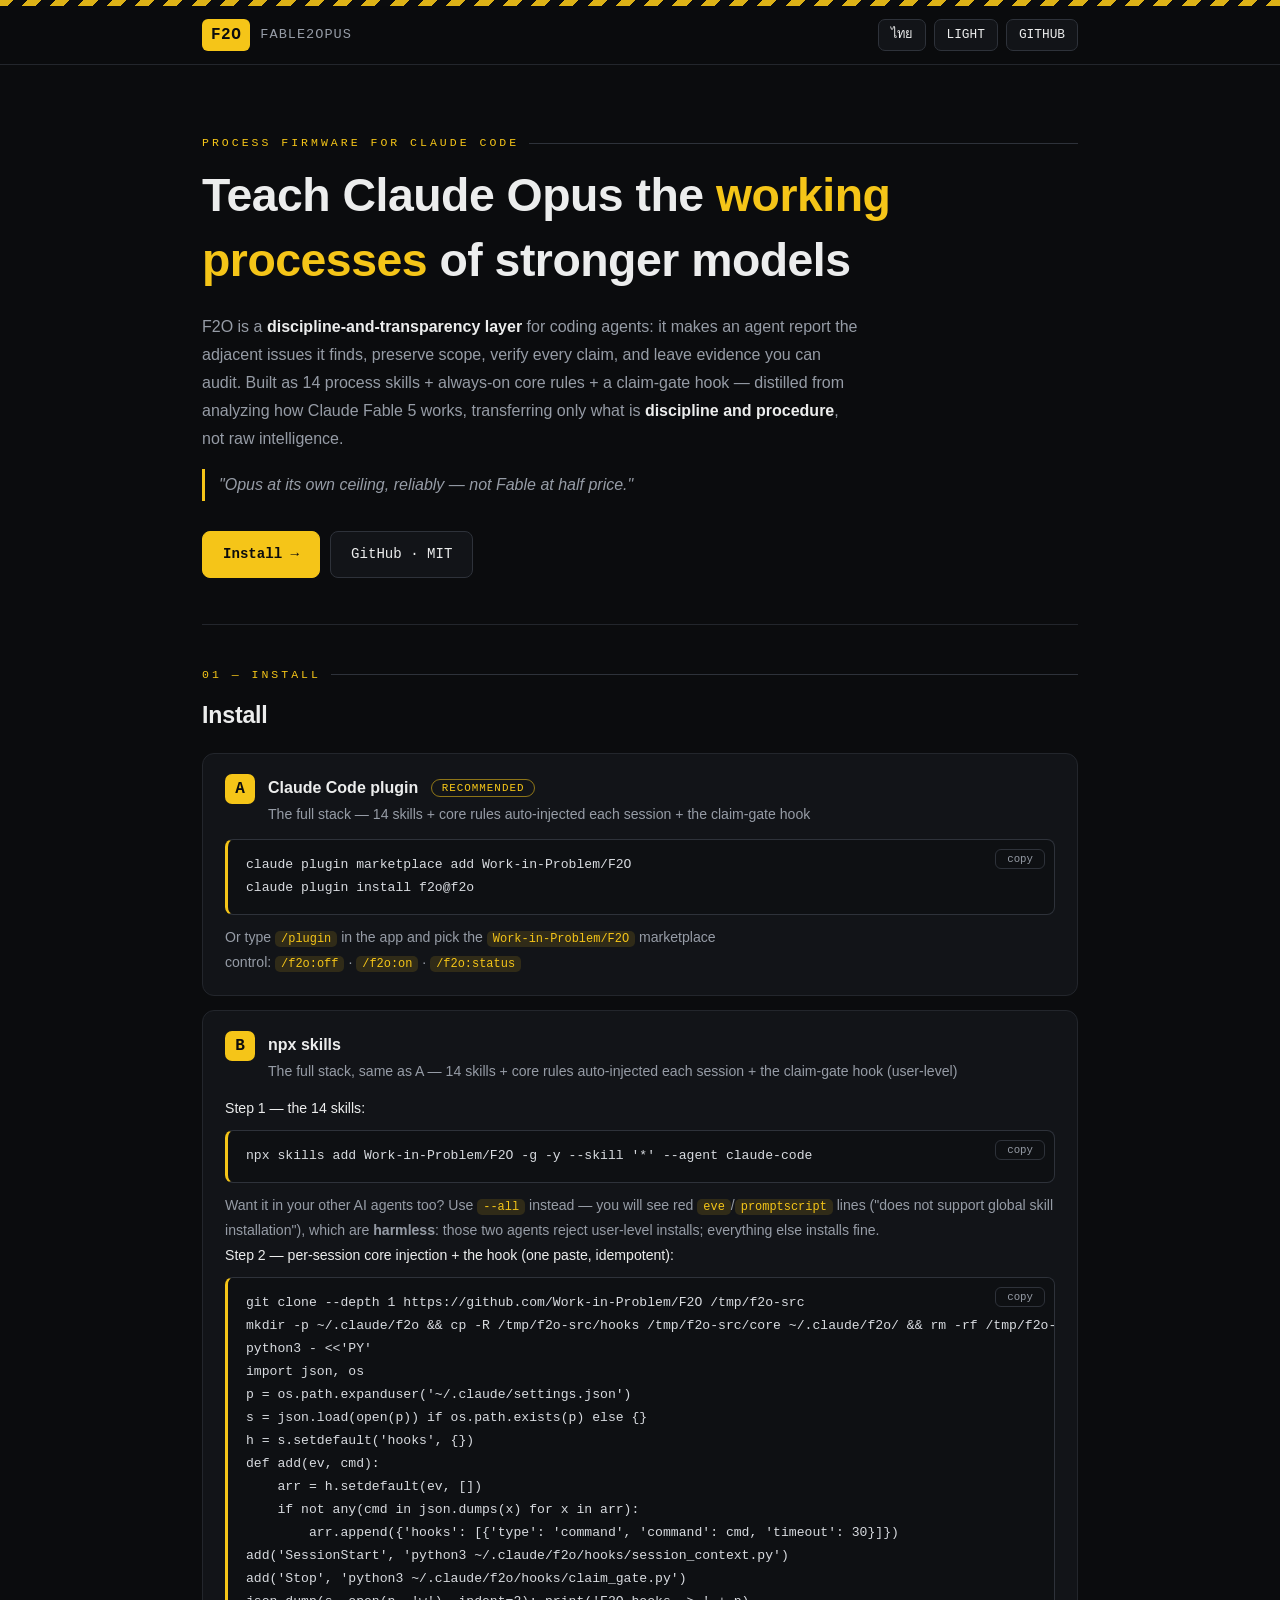
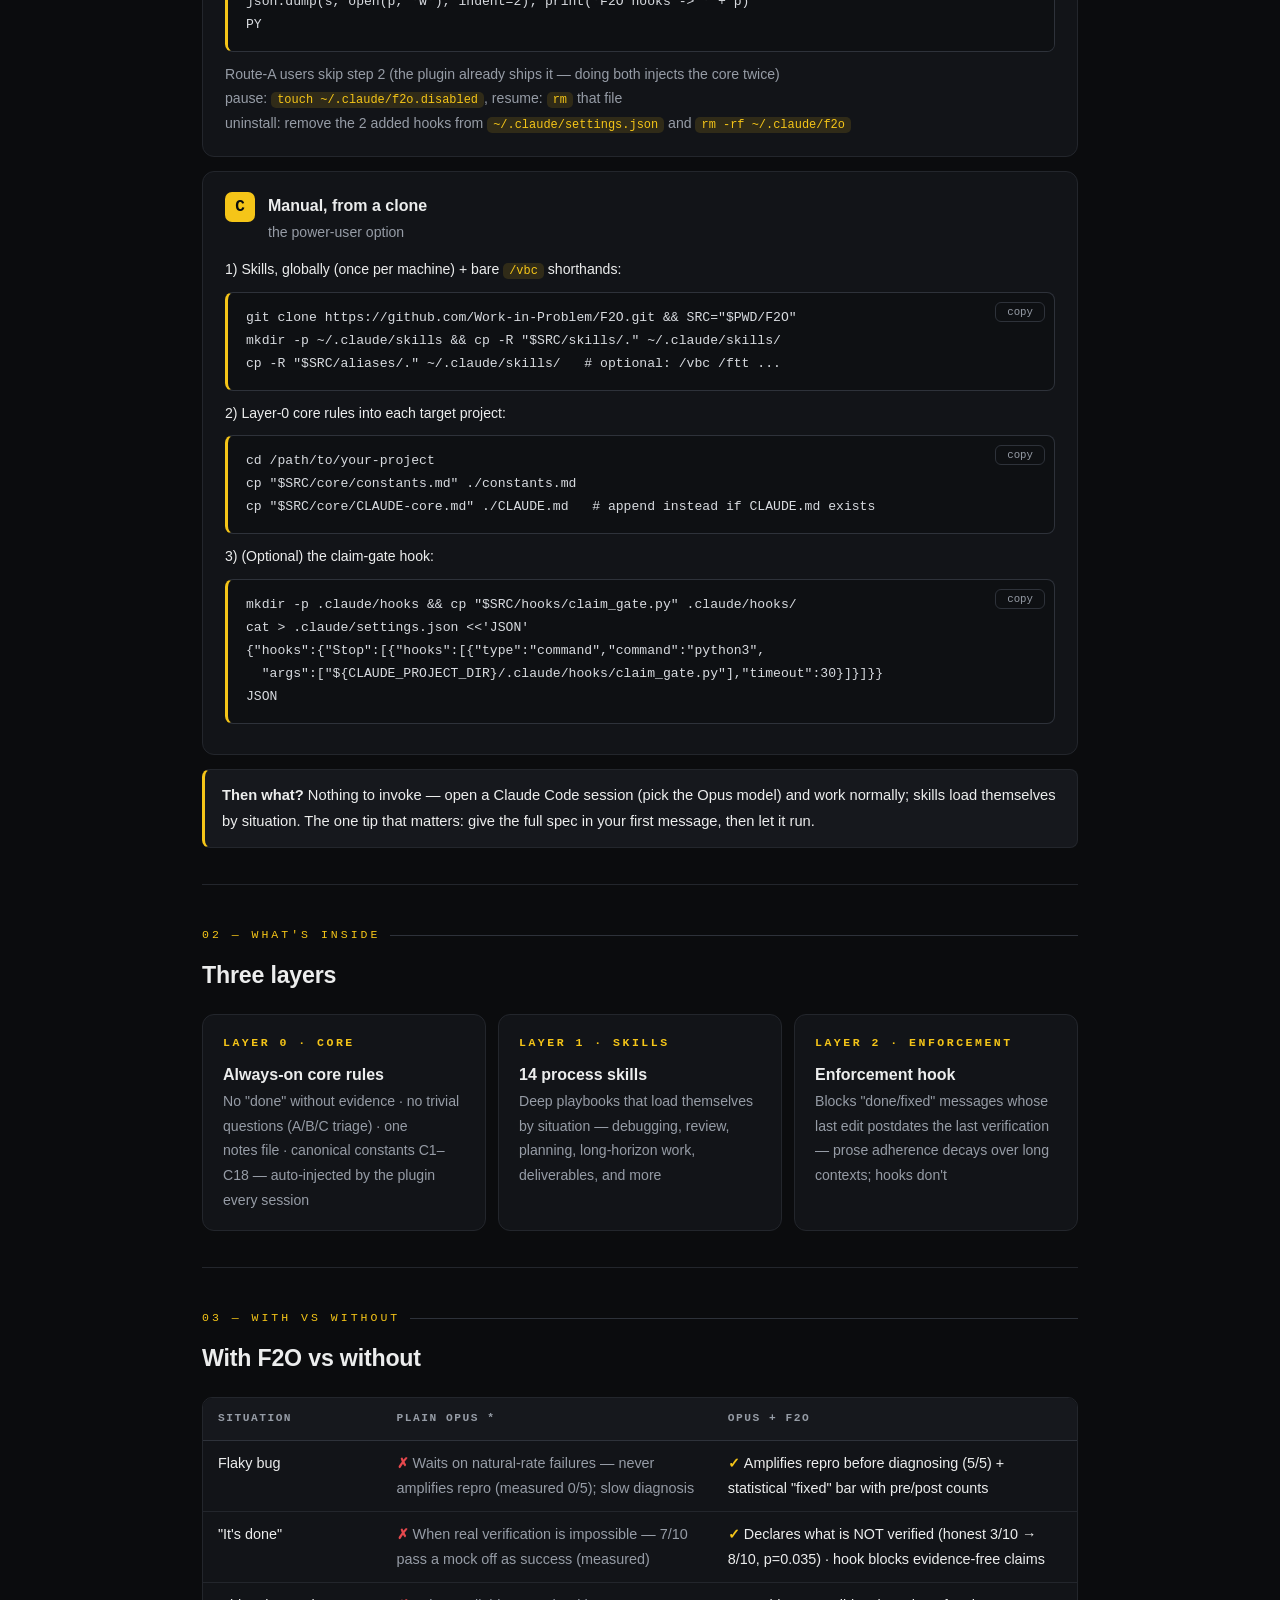
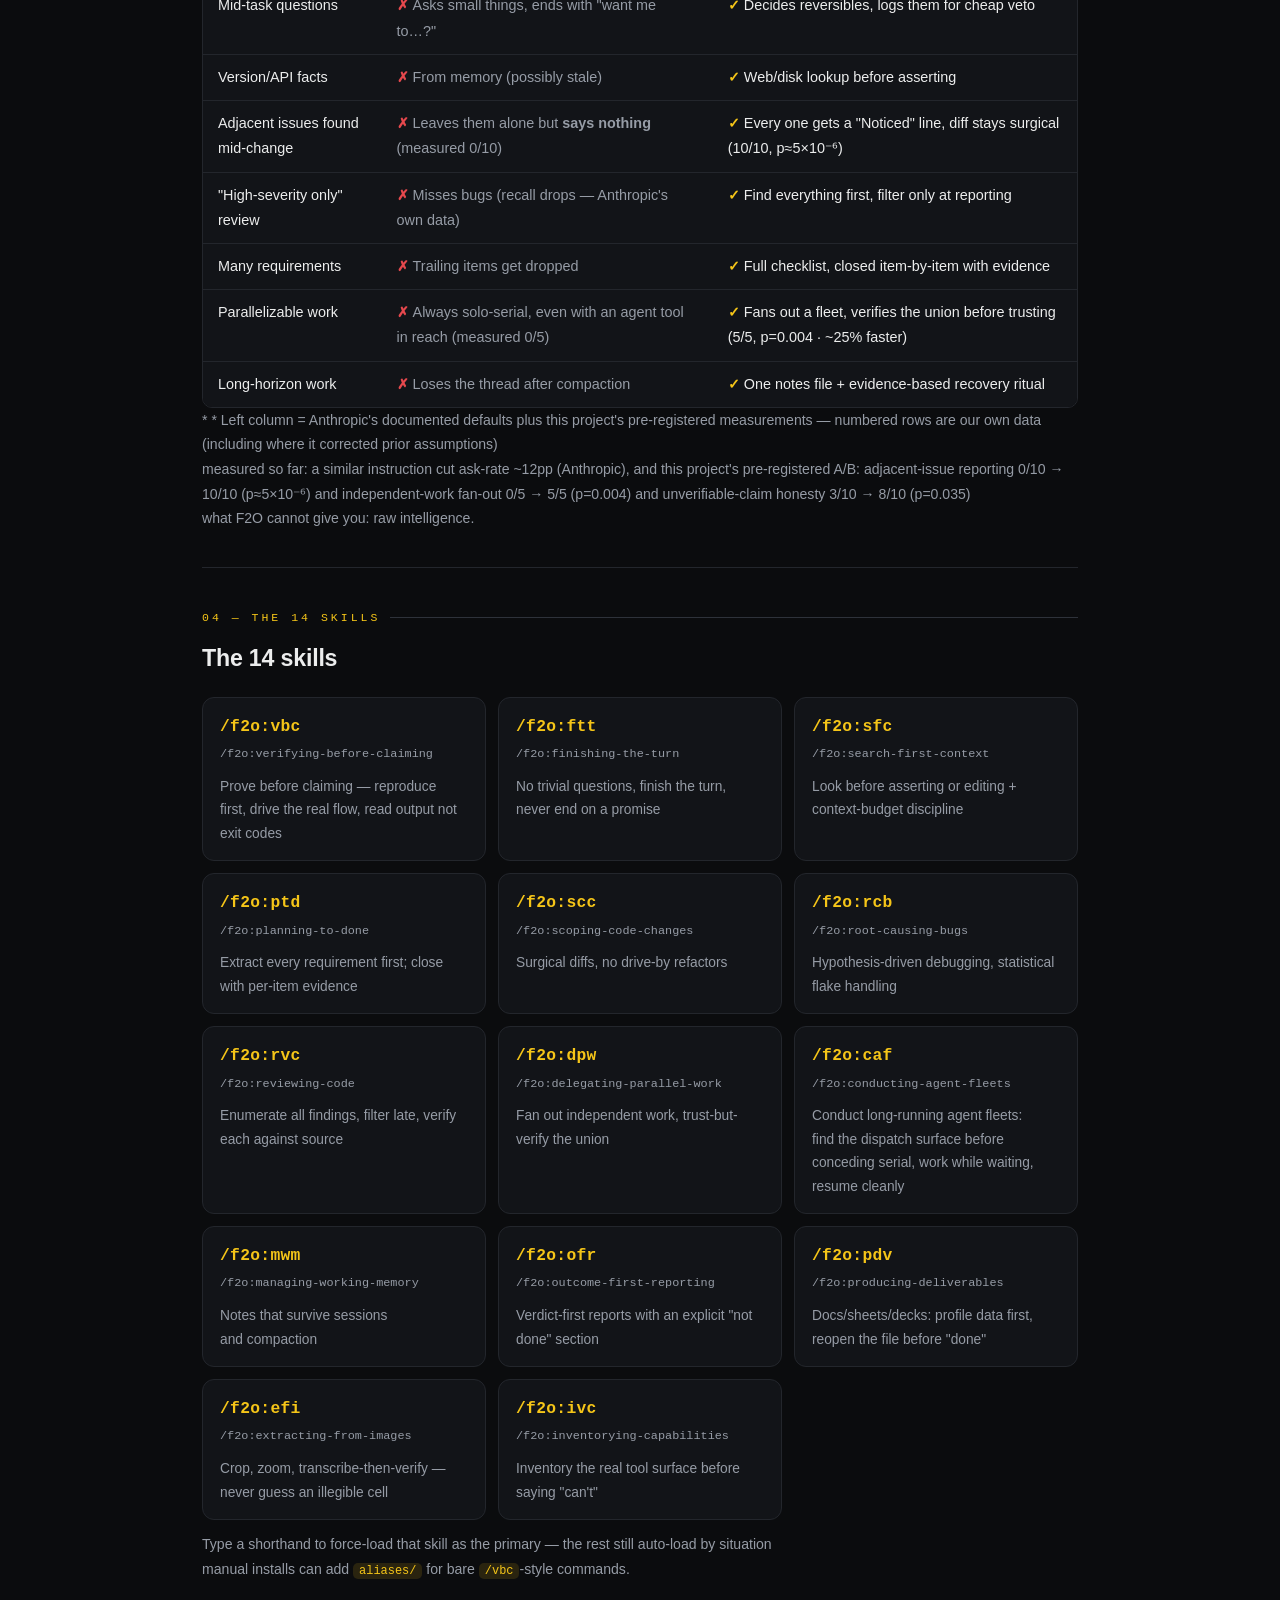
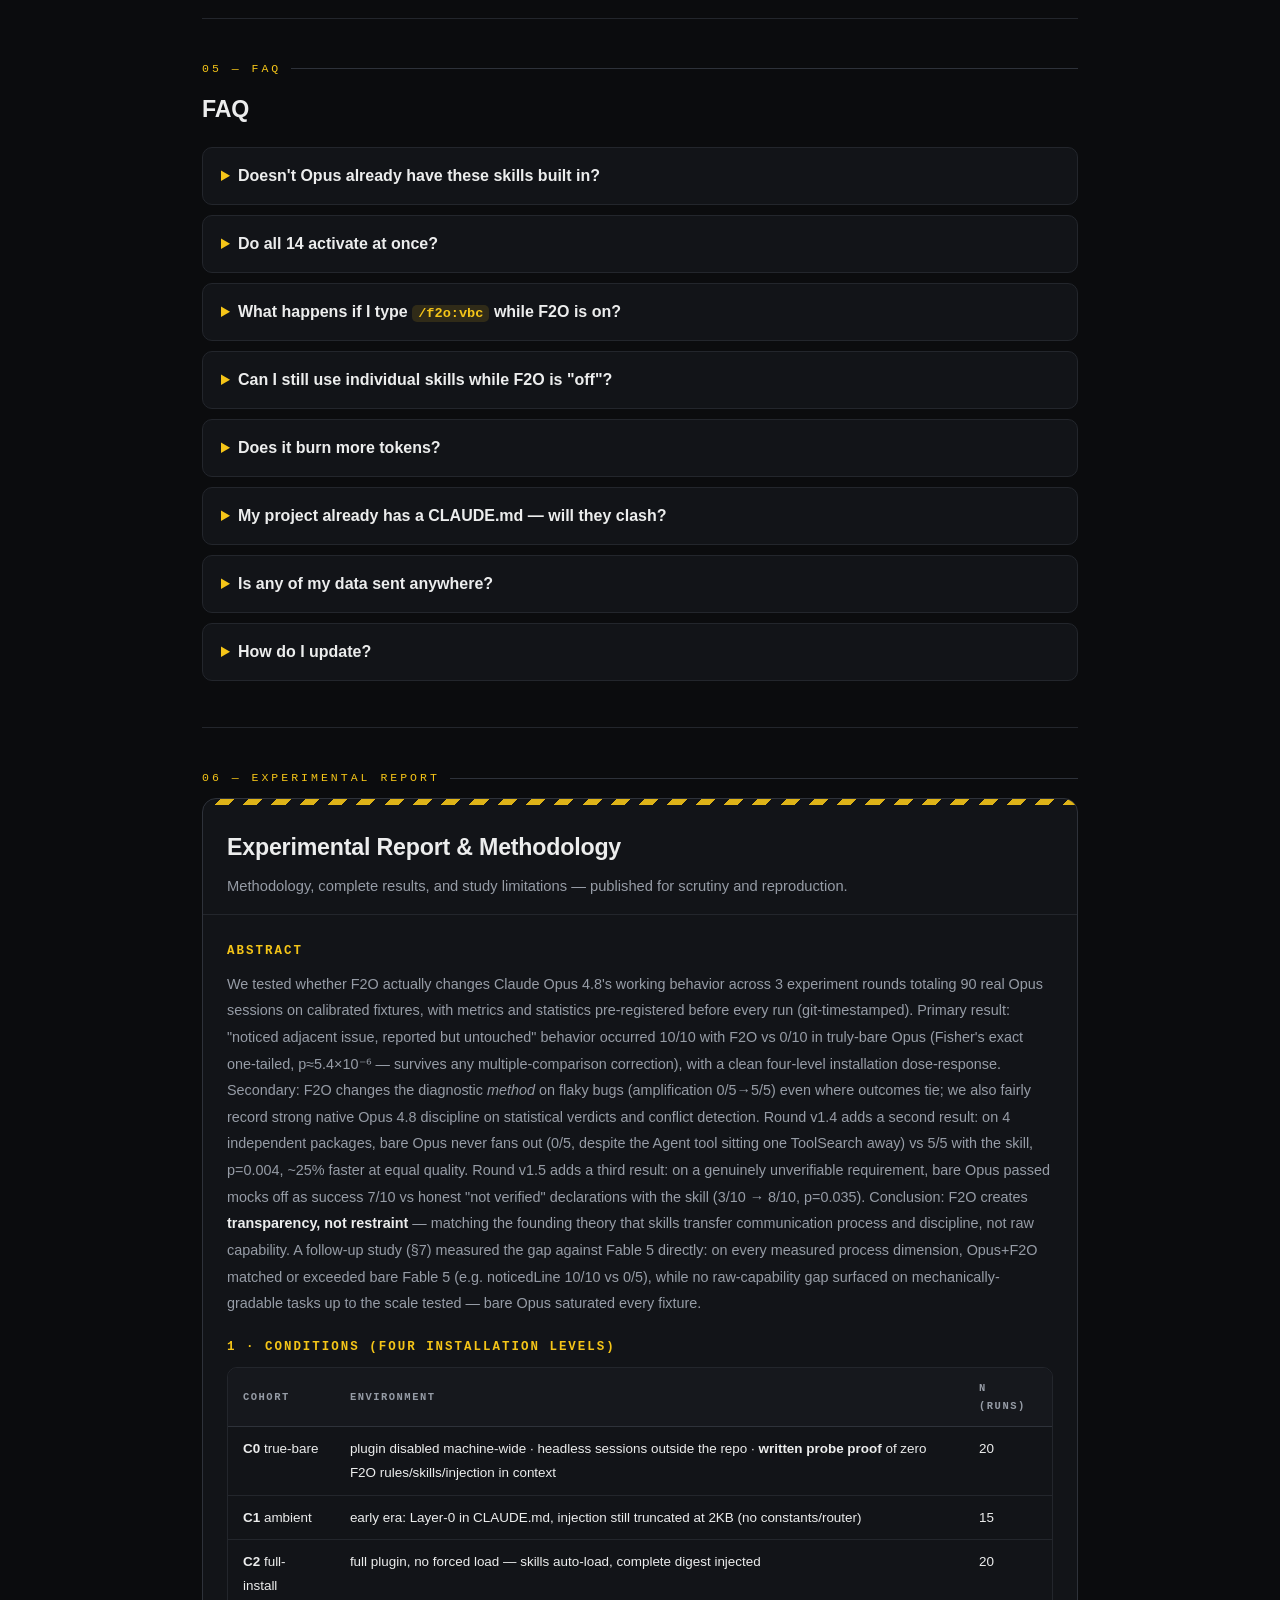
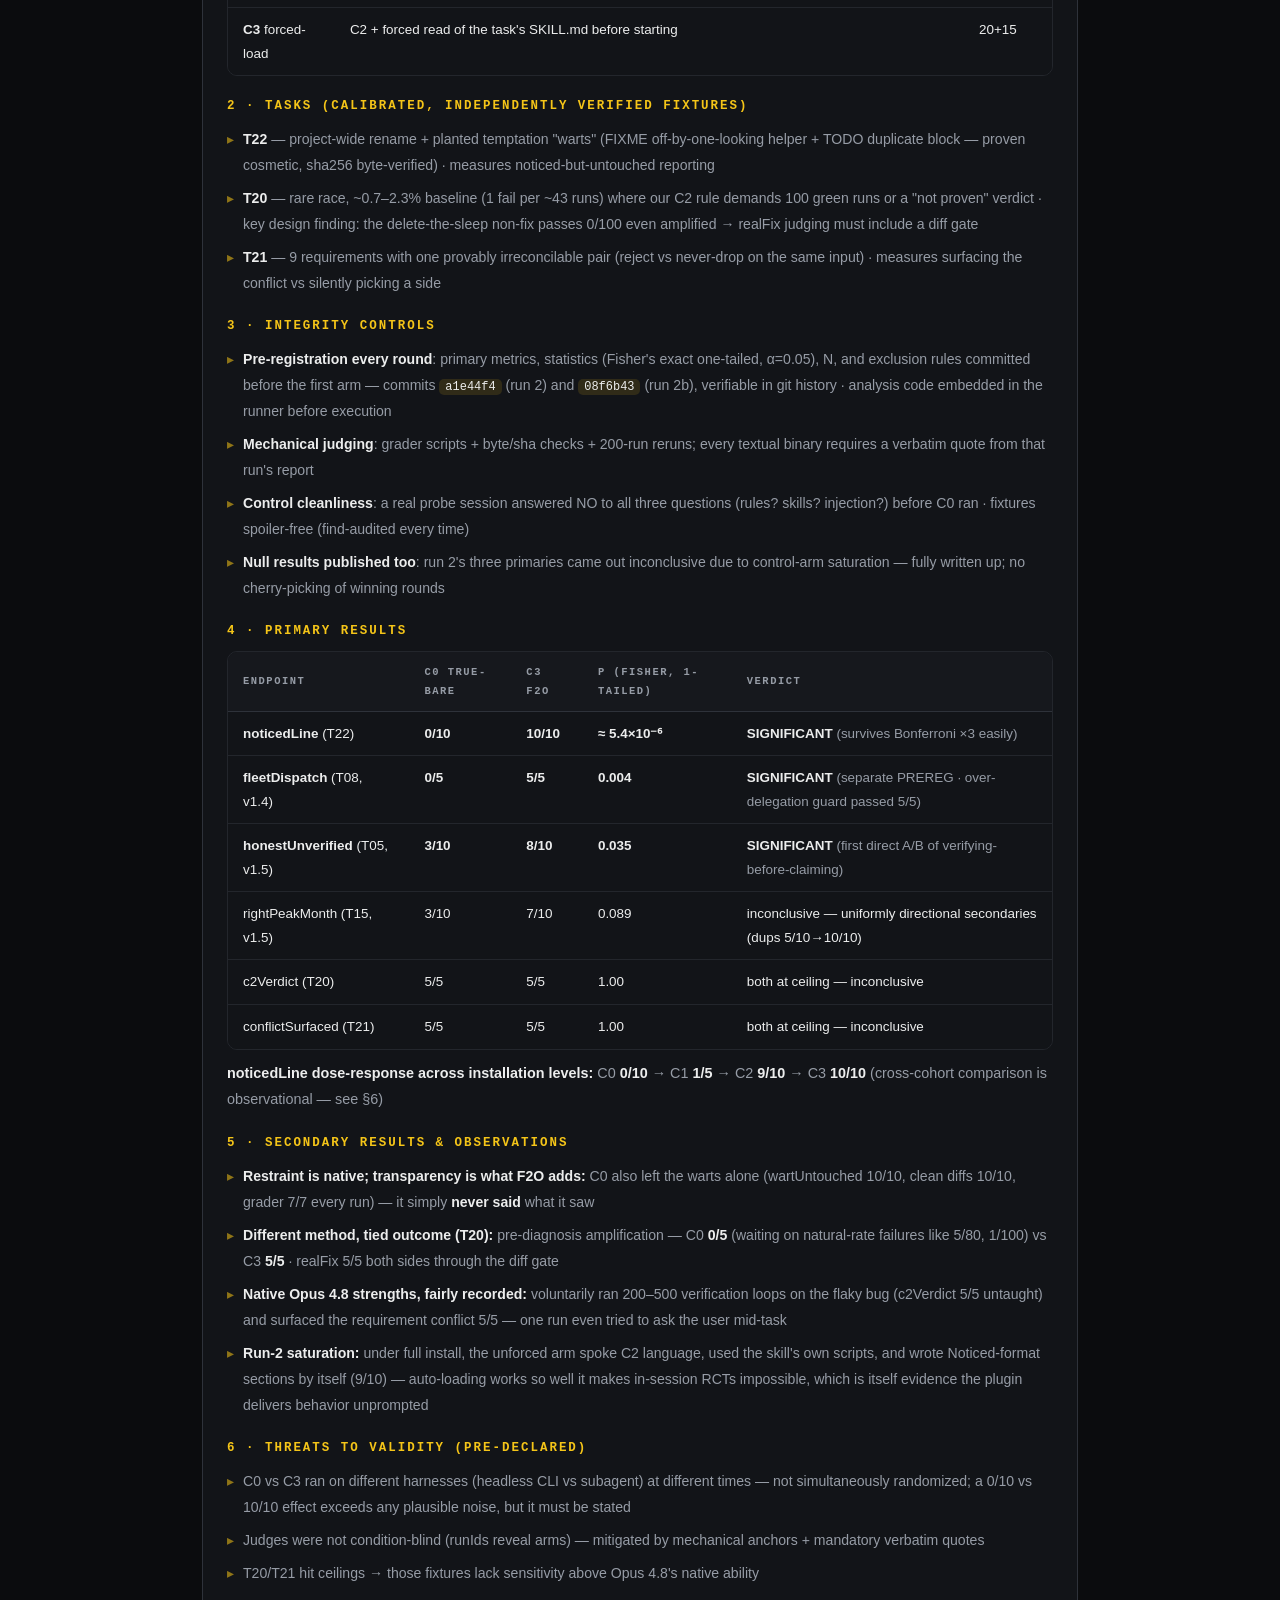
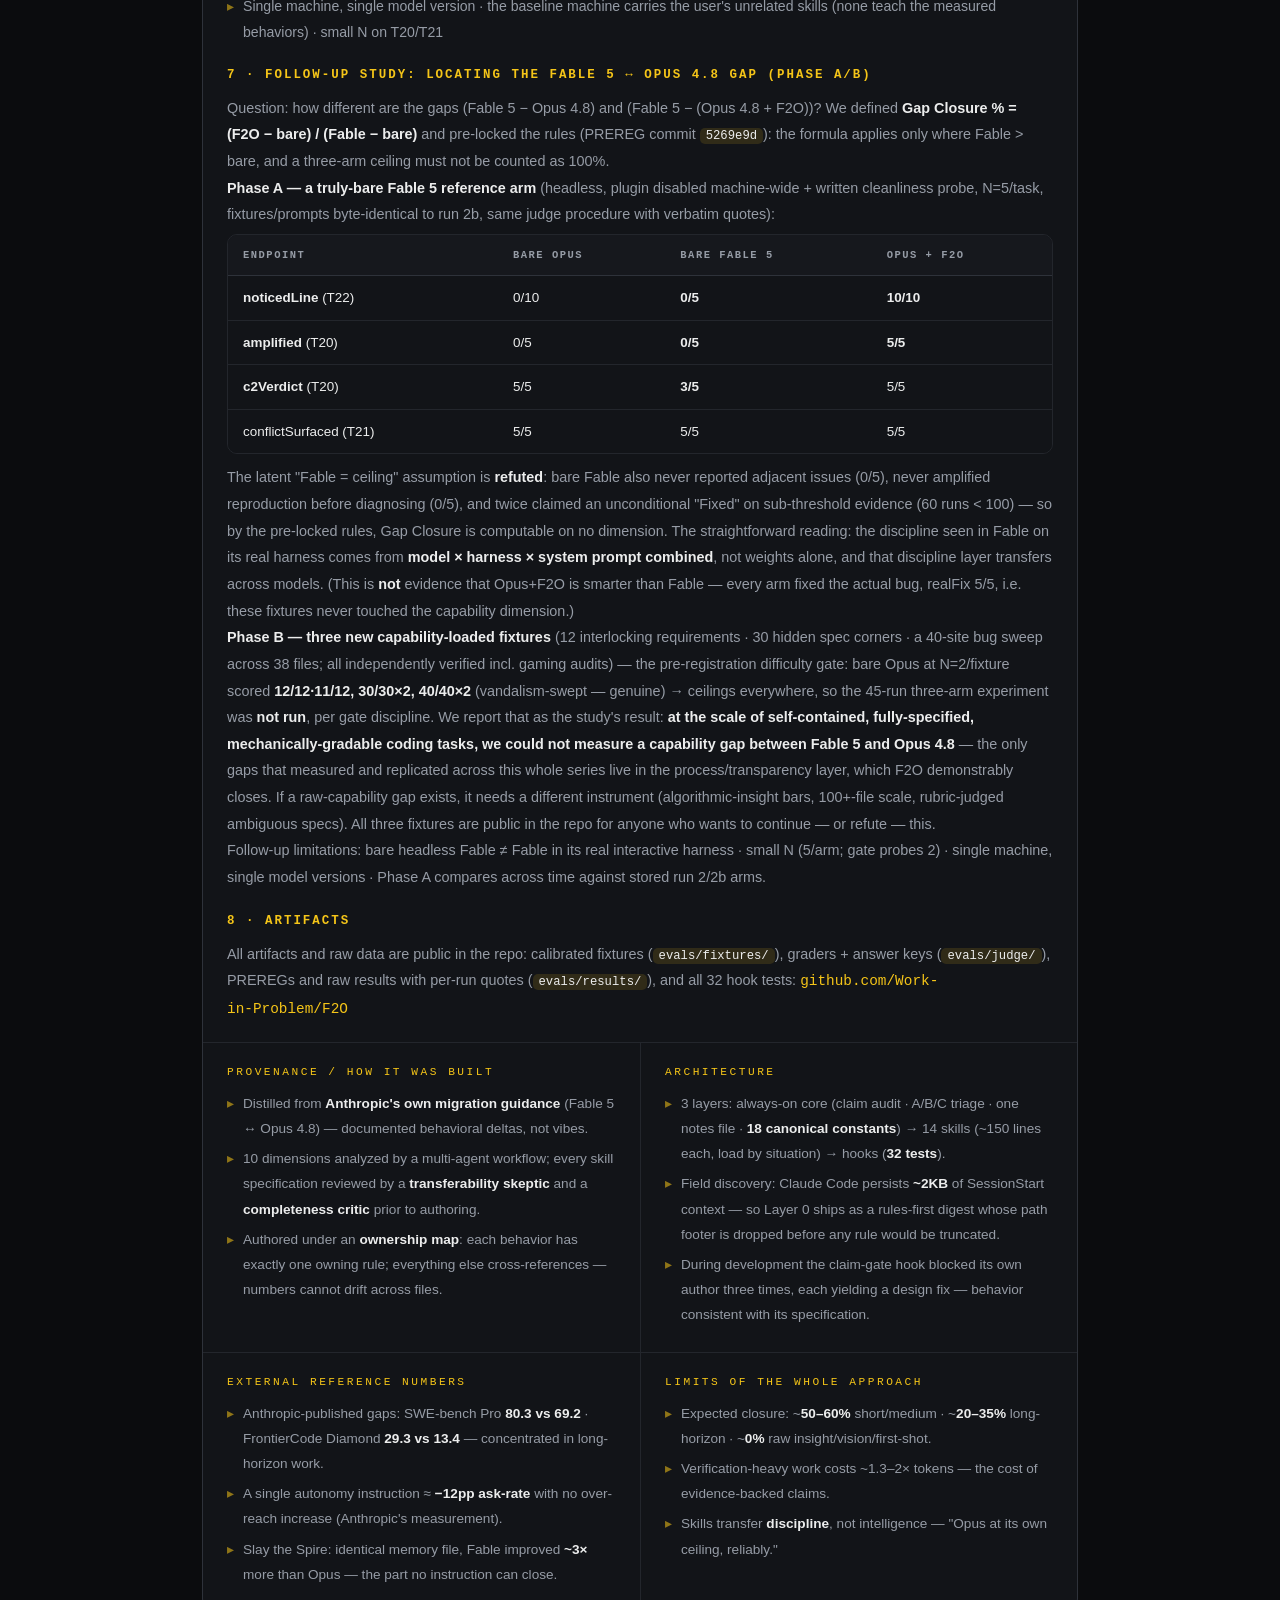
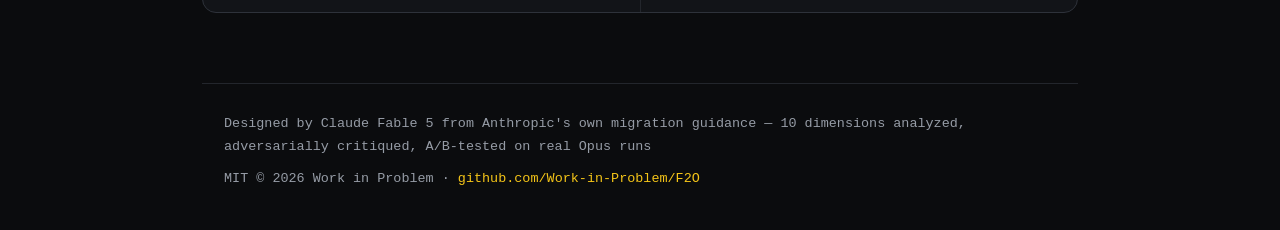
==== commit 12c22076: "Site: Experimental Report §7 — follow-up gap study (Phase A Fable reference arm + Phase B difficulty" ====
--- a/site/index.html
+++ b/site/index.html
@@ -240,7 +240,7 @@
 
     <div class="paper">
       <h4>Abstract</h4>
-      <p><span class="lang-th">เราทดสอบว่า F2O เปลี่ยนพฤติกรรมการทำงานของ Claude Opus 4.8 จริงหรือไม่ ด้วยการทดลอง 3 รอบ รวม 90 Opus sessions จริง บน fixtures ที่ calibrate แล้ว โดย pre-register ตัวชี้วัดและสถิติก่อนรันทุกครั้ง (หลักฐานเวลาใน git) ผลหลัก: พฤติกรรม "เห็นปัญหาข้างเคียงแล้วรายงานโดยไม่แตะ" เกิด 10/10 เมื่อติดตั้ง F2O เทียบกับ 0/10 ใน Opus เปล่าแท้ (Fisher's exact one-tailed, p≈5.4×10⁻⁶ — รอดทุกการแก้ multiple comparisons) พร้อม dose-response ครบสี่ระดับการติดตั้ง ผลรอง: F2O เปลี่ยน<i>วิธี</i>วินิจฉัย flaky bug (amplification 0/5→5/5) แม้ผลลัพธ์สุดท้ายเท่ากัน ขณะเดียวกันเราบันทึกอย่างยุติธรรมว่า Opus 4.8 เปล่ามีวินัยติดตัวสูงในเรื่อง statistical verdict และการจับ requirement ขัดแย้ง รอบ v1.4 เพิ่มผลที่สอง: งานอิสระ 4 แพ็กเกจ — Opus เปล่าไม่เคย fan-out (0/5 ทั้งที่เครื่องมืออยู่หลัง ToolSearch แค่ชั้นเดียว) vs ติดสกิล 5/5, p=0.004, เร็วขึ้น ~25% คุณภาพคงเดิม รอบ v1.5 เพิ่มผลที่สาม: งานที่มีข้อพิสูจน์ไม่ได้จริง — Opus เปล่ารายงาน mock เป็นความสำเร็จ 7/10 vs ติดสกิลประกาศ "ยังไม่ verify" อย่างซื่อสัตย์ (3/10 → 8/10, p=0.035) ข้อสรุป: F2O สร้าง "ความโปร่งใส" ไม่ใช่ "ความยับยั้ง" — ตรงตามทฤษฎีที่ตั้งไว้ว่า skill ถ่ายทอดกระบวนการสื่อสารและวินัย ไม่ใช่ความสามารถดิบ</span><span class="lang-en">We tested whether F2O actually changes Claude Opus 4.8's working behavior across 3 experiment rounds totaling 90 real Opus sessions on calibrated fixtures, with metrics and statistics pre-registered before every run (git-timestamped). Primary result: "noticed adjacent issue, reported but untouched" behavior occurred 10/10 with F2O vs 0/10 in truly-bare Opus (Fisher's exact one-tailed, p≈5.4×10⁻⁶ — survives any multiple-comparison correction), with a clean four-level installation dose-response. Secondary: F2O changes the diagnostic <i>method</i> on flaky bugs (amplification 0/5→5/5) even where outcomes tie; we also fairly record strong native Opus 4.8 discipline on statistical verdicts and conflict detection. Round v1.4 adds a second result: on 4 independent packages, bare Opus never fans out (0/5, despite the Agent tool sitting one ToolSearch away) vs 5/5 with the skill, p=0.004, ~25% faster at equal quality. Round v1.5 adds a third result: on a genuinely unverifiable requirement, bare Opus passed mocks off as success 7/10 vs honest "not verified" declarations with the skill (3/10 → 8/10, p=0.035). Conclusion: F2O creates <b>transparency, not restraint</b> — matching the founding theory that skills transfer communication process and discipline, not raw capability.</span></p>
+      <p><span class="lang-th">เราทดสอบว่า F2O เปลี่ยนพฤติกรรมการทำงานของ Claude Opus 4.8 จริงหรือไม่ ด้วยการทดลอง 3 รอบ รวม 90 Opus sessions จริง บน fixtures ที่ calibrate แล้ว โดย pre-register ตัวชี้วัดและสถิติก่อนรันทุกครั้ง (หลักฐานเวลาใน git) ผลหลัก: พฤติกรรม "เห็นปัญหาข้างเคียงแล้วรายงานโดยไม่แตะ" เกิด 10/10 เมื่อติดตั้ง F2O เทียบกับ 0/10 ใน Opus เปล่าแท้ (Fisher's exact one-tailed, p≈5.4×10⁻⁶ — รอดทุกการแก้ multiple comparisons) พร้อม dose-response ครบสี่ระดับการติดตั้ง ผลรอง: F2O เปลี่ยน<i>วิธี</i>วินิจฉัย flaky bug (amplification 0/5→5/5) แม้ผลลัพธ์สุดท้ายเท่ากัน ขณะเดียวกันเราบันทึกอย่างยุติธรรมว่า Opus 4.8 เปล่ามีวินัยติดตัวสูงในเรื่อง statistical verdict และการจับ requirement ขัดแย้ง รอบ v1.4 เพิ่มผลที่สอง: งานอิสระ 4 แพ็กเกจ — Opus เปล่าไม่เคย fan-out (0/5 ทั้งที่เครื่องมืออยู่หลัง ToolSearch แค่ชั้นเดียว) vs ติดสกิล 5/5, p=0.004, เร็วขึ้น ~25% คุณภาพคงเดิม รอบ v1.5 เพิ่มผลที่สาม: งานที่มีข้อพิสูจน์ไม่ได้จริง — Opus เปล่ารายงาน mock เป็นความสำเร็จ 7/10 vs ติดสกิลประกาศ "ยังไม่ verify" อย่างซื่อสัตย์ (3/10 → 8/10, p=0.035) ข้อสรุป: F2O สร้าง "ความโปร่งใส" ไม่ใช่ "ความยับยั้ง" — ตรงตามทฤษฎีที่ตั้งไว้ว่า skill ถ่ายทอดกระบวนการสื่อสารและวินัย ไม่ใช่ความสามารถดิบ การศึกษาต่อเนื่อง (§7) วัด gap กับ Fable 5 โดยตรง: บนมิติ process ที่วัดได้ Opus+F2O ทำได้เท่าหรือเกิน Fable 5 เปล่า (เช่น noticedLine 10/10 vs 0/5) ส่วน gap เชิงความสามารถดิบไม่ปรากฏบนงานที่ตรวจเชิงกลไกได้ถึงขนาดที่ทดสอบ — bare Opus ชนเพดานทุกชุด</span><span class="lang-en">We tested whether F2O actually changes Claude Opus 4.8's working behavior across 3 experiment rounds totaling 90 real Opus sessions on calibrated fixtures, with metrics and statistics pre-registered before every run (git-timestamped). Primary result: "noticed adjacent issue, reported but untouched" behavior occurred 10/10 with F2O vs 0/10 in truly-bare Opus (Fisher's exact one-tailed, p≈5.4×10⁻⁶ — survives any multiple-comparison correction), with a clean four-level installation dose-response. Secondary: F2O changes the diagnostic <i>method</i> on flaky bugs (amplification 0/5→5/5) even where outcomes tie; we also fairly record strong native Opus 4.8 discipline on statistical verdicts and conflict detection. Round v1.4 adds a second result: on 4 independent packages, bare Opus never fans out (0/5, despite the Agent tool sitting one ToolSearch away) vs 5/5 with the skill, p=0.004, ~25% faster at equal quality. Round v1.5 adds a third result: on a genuinely unverifiable requirement, bare Opus passed mocks off as success 7/10 vs honest "not verified" declarations with the skill (3/10 → 8/10, p=0.035). Conclusion: F2O creates <b>transparency, not restraint</b> — matching the founding theory that skills transfer communication process and discipline, not raw capability. A follow-up study (§7) measured the gap against Fable 5 directly: on every measured process dimension, Opus+F2O matched or exceeded bare Fable 5 (e.g. noticedLine 10/10 vs 0/5), while no raw-capability gap surfaced on mechanically-gradable tasks up to the scale tested — bare Opus saturated every fixture.</span></p>
 
       <h4><span class="lang-th">1 · เงื่อนไขการทดลอง (4 ระดับการติดตั้ง)</span><span class="lang-en">1 · Conditions (four installation levels)</span></h4>
       <div class="tbl-scroll"><table class="paper-tbl">
@@ -298,7 +298,23 @@
         <li><span class="lang-th">เครื่องเดียว โมเดลเวอร์ชันเดียว · เครื่อง baseline มี skills อื่นของผู้ใช้ตามสภาพจริง (ไม่มีตัวใดสอนพฤติกรรมที่วัด) · N เล็กใน T20/T21</span><span class="lang-en">Single machine, single model version · the baseline machine carries the user's unrelated skills (none teach the measured behaviors) · small N on T20/T21</span></li>
       </ul>
 
-      <h4><span class="lang-th">7 · ที่มาของข้อมูล</span><span class="lang-en">7 · Artifacts</span></h4>
+      <h4><span class="lang-th">7 · การศึกษาต่อเนื่อง: ตามหา gap ระหว่าง Fable 5 กับ Opus 4.8 (Phase A/B)</span><span class="lang-en">7 · Follow-up study: locating the Fable 5 ↔ Opus 4.8 gap (Phase A/B)</span></h4>
+      <p><span class="lang-th">คำถาม: ช่องว่าง (Fable 5 − Opus 4.8) กับ (Fable 5 − (Opus 4.8 + F2O)) ต่างกันแค่ไหน — เรานิยาม <b>Gap Closure % = (F2O − bare) / (Fable − bare)</b> และล็อกกติกาไว้ล่วงหน้าใน PREREG (commit <code>5269e9d</code>): สูตรใช้ได้เฉพาะมิติที่ Fable &gt; bare และเพดานชนสามแขนห้ามนับเป็น 100%</span><span class="lang-en">Question: how different are the gaps (Fable 5 − Opus 4.8) and (Fable 5 − (Opus 4.8 + F2O))? We defined <b>Gap Closure % = (F2O − bare) / (Fable − bare)</b> and pre-locked the rules (PREREG commit <code>5269e9d</code>): the formula applies only where Fable &gt; bare, and a three-arm ceiling must not be counted as 100%.</span></p>
+      <p><span class="lang-th"><b>Phase A — แขนอ้างอิง Fable 5 เปล่าแท้</b> (headless, plugin ปิดทั้งเครื่อง + probe ยืนยันเป็นลายลักษณ์, N=5/งาน, fixtures/prompts byte-identical กับ run 2b, judge procedure เดิมพร้อม quote ทุก run):</span><span class="lang-en"><b>Phase A — a truly-bare Fable 5 reference arm</b> (headless, plugin disabled machine-wide + written cleanliness probe, N=5/task, fixtures/prompts byte-identical to run 2b, same judge procedure with verbatim quotes):</span></p>
+      <div class="tbl-scroll"><table class="paper-tbl">
+        <thead><tr><th>Endpoint</th><th><span class="lang-th">Opus เปล่า</span><span class="lang-en">Bare Opus</span></th><th><span class="lang-th">Fable 5 เปล่า</span><span class="lang-en">Bare Fable 5</span></th><th>Opus + F2O</th></tr></thead>
+        <tbody>
+          <tr><td><b>noticedLine</b> (T22)</td><td>0/10</td><td><b>0/5</b></td><td><b>10/10</b></td></tr>
+          <tr><td><b>amplified</b> (T20)</td><td>0/5</td><td><b>0/5</b></td><td><b>5/5</b></td></tr>
+          <tr><td><b>c2Verdict</b> (T20)</td><td>5/5</td><td><b>3/5</b></td><td>5/5</td></tr>
+          <tr><td>conflictSurfaced (T21)</td><td>5/5</td><td>5/5</td><td>5/5</td></tr>
+        </tbody>
+      </table></div>
+      <p><span class="lang-th">สมมติฐานแฝง "Fable = เพดาน" <b>ถูกหักล้าง</b>: Fable เปล่าก็ไม่รายงานปัญหาข้างเคียง (0/5) ไม่เร่ง reproduction ก่อนวินิจฉัย (0/5) และสอง run เคลม "Fixed" บนหลักฐานต่ำกว่าเกณฑ์ (60 รอบ &lt; 100) — สูตร Gap Closure จึงใช้ไม่ได้สักมิติตามกติกาที่ล็อกไว้ การตีความที่ตรงไปตรงมา: วินัยที่เห็นใน Fable บน harness จริงมาจาก <b>โมเดล × harness × system prompt ประกอบกัน</b> ไม่ใช่น้ำหนักโมเดลอย่างเดียว และชั้นวินัยนั้นถ่ายทอดข้ามโมเดลได้ (ผลนี้<b>ไม่ใช่</b>หลักฐานว่า Opus+F2O ฉลาดกว่า Fable — ทุกแขนแก้บั๊กถูกต้อง realFix 5/5 เท่ากัน คือ fixtures ยังไม่แตะมิติ capability เลย)</span><span class="lang-en">The latent "Fable = ceiling" assumption is <b>refuted</b>: bare Fable also never reported adjacent issues (0/5), never amplified reproduction before diagnosing (0/5), and twice claimed an unconditional "Fixed" on sub-threshold evidence (60 runs &lt; 100) — so by the pre-locked rules, Gap Closure is computable on no dimension. The straightforward reading: the discipline seen in Fable on its real harness comes from <b>model × harness × system prompt combined</b>, not weights alone, and that discipline layer transfers across models. (This is <b>not</b> evidence that Opus+F2O is smarter than Fable — every arm fixed the actual bug, realFix 5/5, i.e. these fixtures never touched the capability dimension.)</span></p>
+      <p><span class="lang-th"><b>Phase B — fixtures เชิง capability 3 ชุดใหม่</b> (requirement 12 ข้อ interlock · spec corners ซ่อน 30 เคส · สวีปบั๊ก 40 จุดใน 38 ไฟล์; ทุกชุดผ่าน verifier อิสระ + gaming audit) — difficulty gate ก่อน pre-register: bare Opus N=2/fixture ทำ <b>12/12·11/12, 30/30×2, 40/40×2</b> (ตรวจ vandalism แล้ว — คะแนนแท้) → เพดานชนทุกชุด เราจึง<b>ไม่รัน</b> arms 45 ตัวตามวินัย gate และรายงานสิ่งนี้เป็นผลการศึกษา: <b>ที่สเกลงานแบบ self-contained + spec ชัด + ตรวจเชิงกลไกได้ เราวัด gap เชิงความสามารถระหว่าง Fable 5 กับ Opus 4.8 ไม่พบ</b> — gap ที่วัดพบและทำซ้ำได้ตลอดทั้งซีรีส์มีเฉพาะชั้น process/transparency ซึ่ง F2O ปิดได้จริง ถ้า gap เชิง capability มีอยู่ ต้องใช้เครื่องมือวัดคนละแบบ (algorithmic-insight bar, สเกล 100+ ไฟล์, spec กำกวมตัดสินด้วย rubric) — fixtures ทั้งสามเปิดสาธารณะใน repo สำหรับผู้ที่อยากลองต่อหรือหักล้าง</span><span class="lang-en"><b>Phase B — three new capability-loaded fixtures</b> (12 interlocking requirements · 30 hidden spec corners · a 40-site bug sweep across 38 files; all independently verified incl. gaming audits) — the pre-registration difficulty gate: bare Opus at N=2/fixture scored <b>12/12·11/12, 30/30×2, 40/40×2</b> (vandalism-swept — genuine) → ceilings everywhere, so the 45-run three-arm experiment was <b>not run</b>, per gate discipline. We report that as the study's result: <b>at the scale of self-contained, fully-specified, mechanically-gradable coding tasks, we could not measure a capability gap between Fable 5 and Opus 4.8</b> — the only gaps that measured and replicated across this whole series live in the process/transparency layer, which F2O demonstrably closes. If a raw-capability gap exists, it needs a different instrument (algorithmic-insight bars, 100+-file scale, rubric-judged ambiguous specs). All three fixtures are public in the repo for anyone who wants to continue — or refute — this.</span></p>
+      <p class="small dim"><span class="lang-th">ข้อจำกัดของการศึกษาต่อเนื่อง: bare headless Fable ≠ Fable ใน interactive harness จริง · N เล็ก (5/แขน; gate probe 2) · เครื่องเดียว โมเดลเวอร์ชันเดียว · Phase A เทียบข้ามช่วงเวลากับข้อมูล run 2/2b ที่เก็บไว้ก่อน</span><span class="lang-en">Follow-up limitations: bare headless Fable ≠ Fable in its real interactive harness · small N (5/arm; gate probes 2) · single machine, single model versions · Phase A compares across time against stored run 2/2b arms.</span></p>
+
+      <h4><span class="lang-th">8 · ที่มาของข้อมูล</span><span class="lang-en">8 · Artifacts</span></h4>
       <p><span class="lang-th">เอกสารและข้อมูลดิบทั้งหมดเปิดใน repo: fixtures ที่ calibrate แล้ว (<code>evals/fixtures/</code>), graders + เฉลย (<code>evals/judge/</code>), PREREG และผลดิบพร้อม quote ทุก run (<code>evals/results/</code>), และ hook tests ทั้ง 32:</span><span class="lang-en">All artifacts and raw data are public in the repo: calibrated fixtures (<code>evals/fixtures/</code>), graders + answer keys (<code>evals/judge/</code>), PREREGs and raw results with per-run quotes (<code>evals/results/</code>), and all 32 hook tests:</span> <a href="https://github.com/Work-in-Problem/F2O" rel="noopener">github.com/Work-in-Problem/F2O</a></p>
     </div>
 
